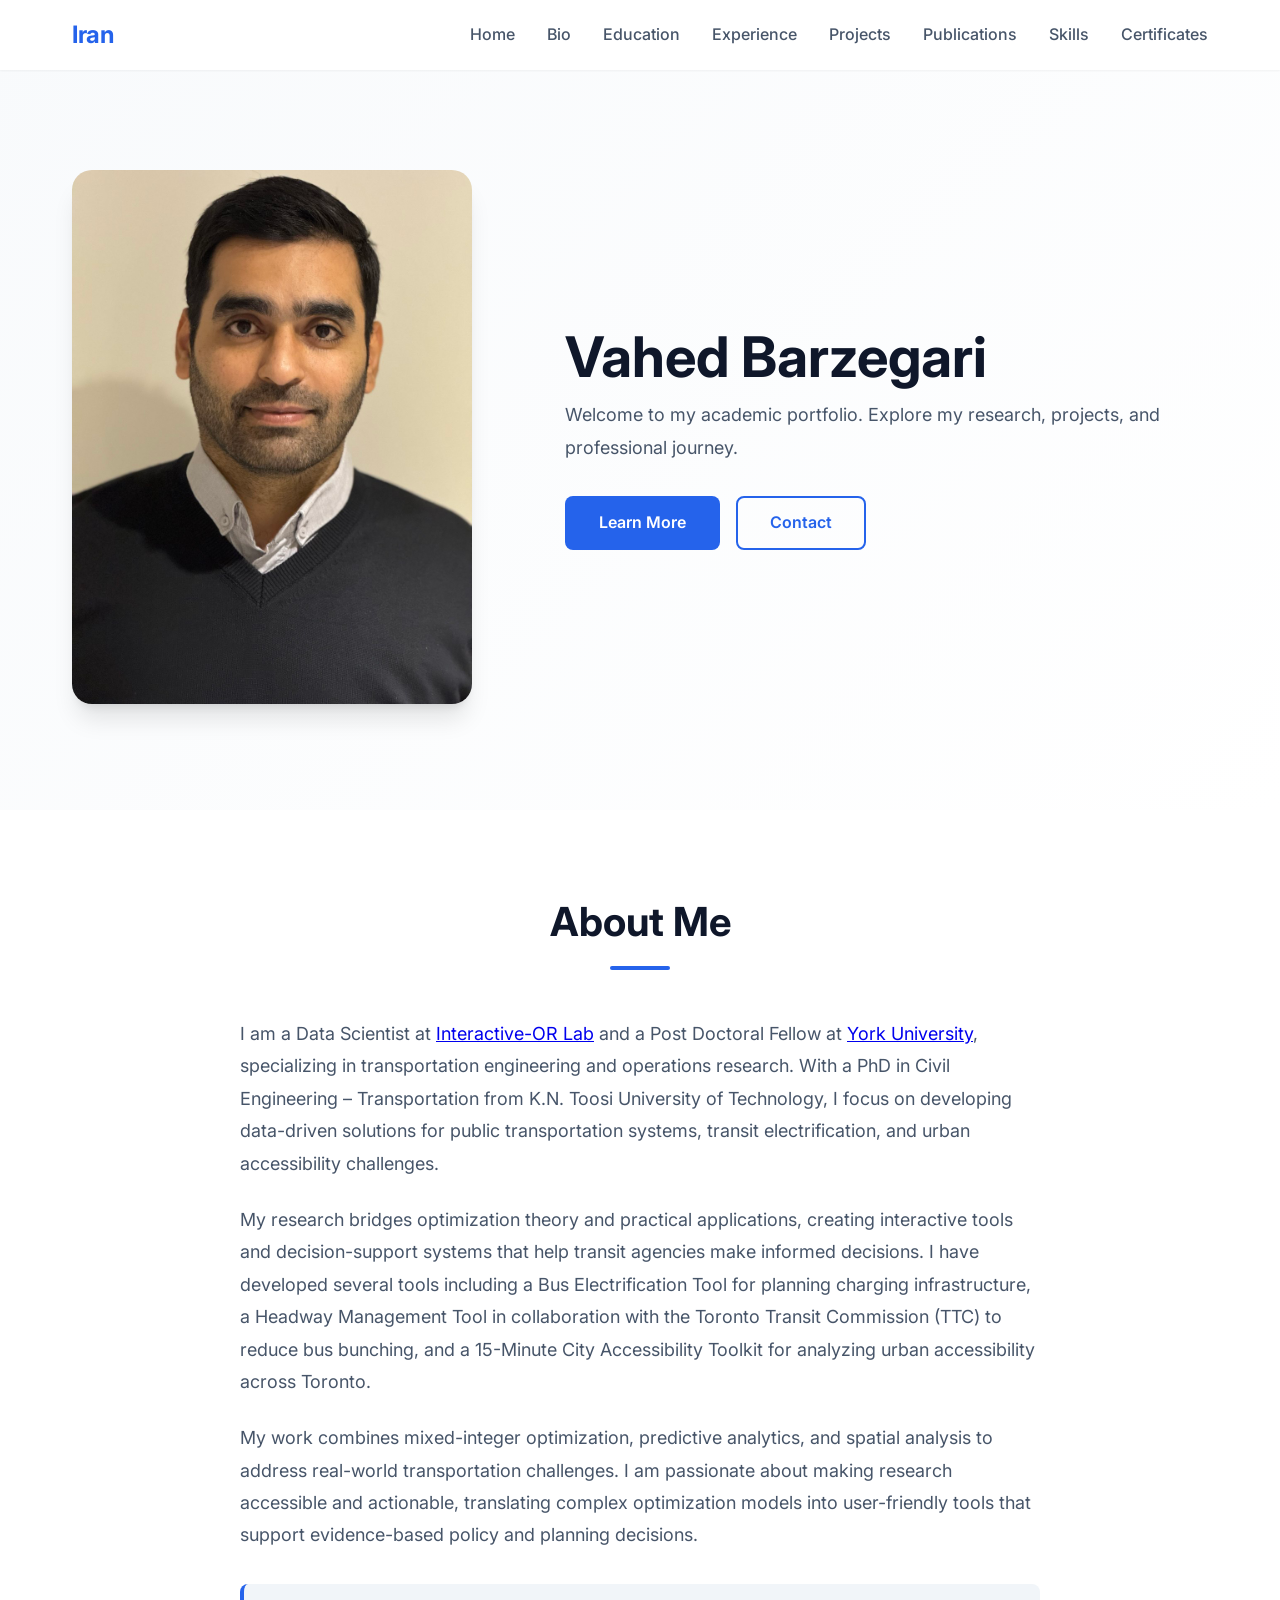
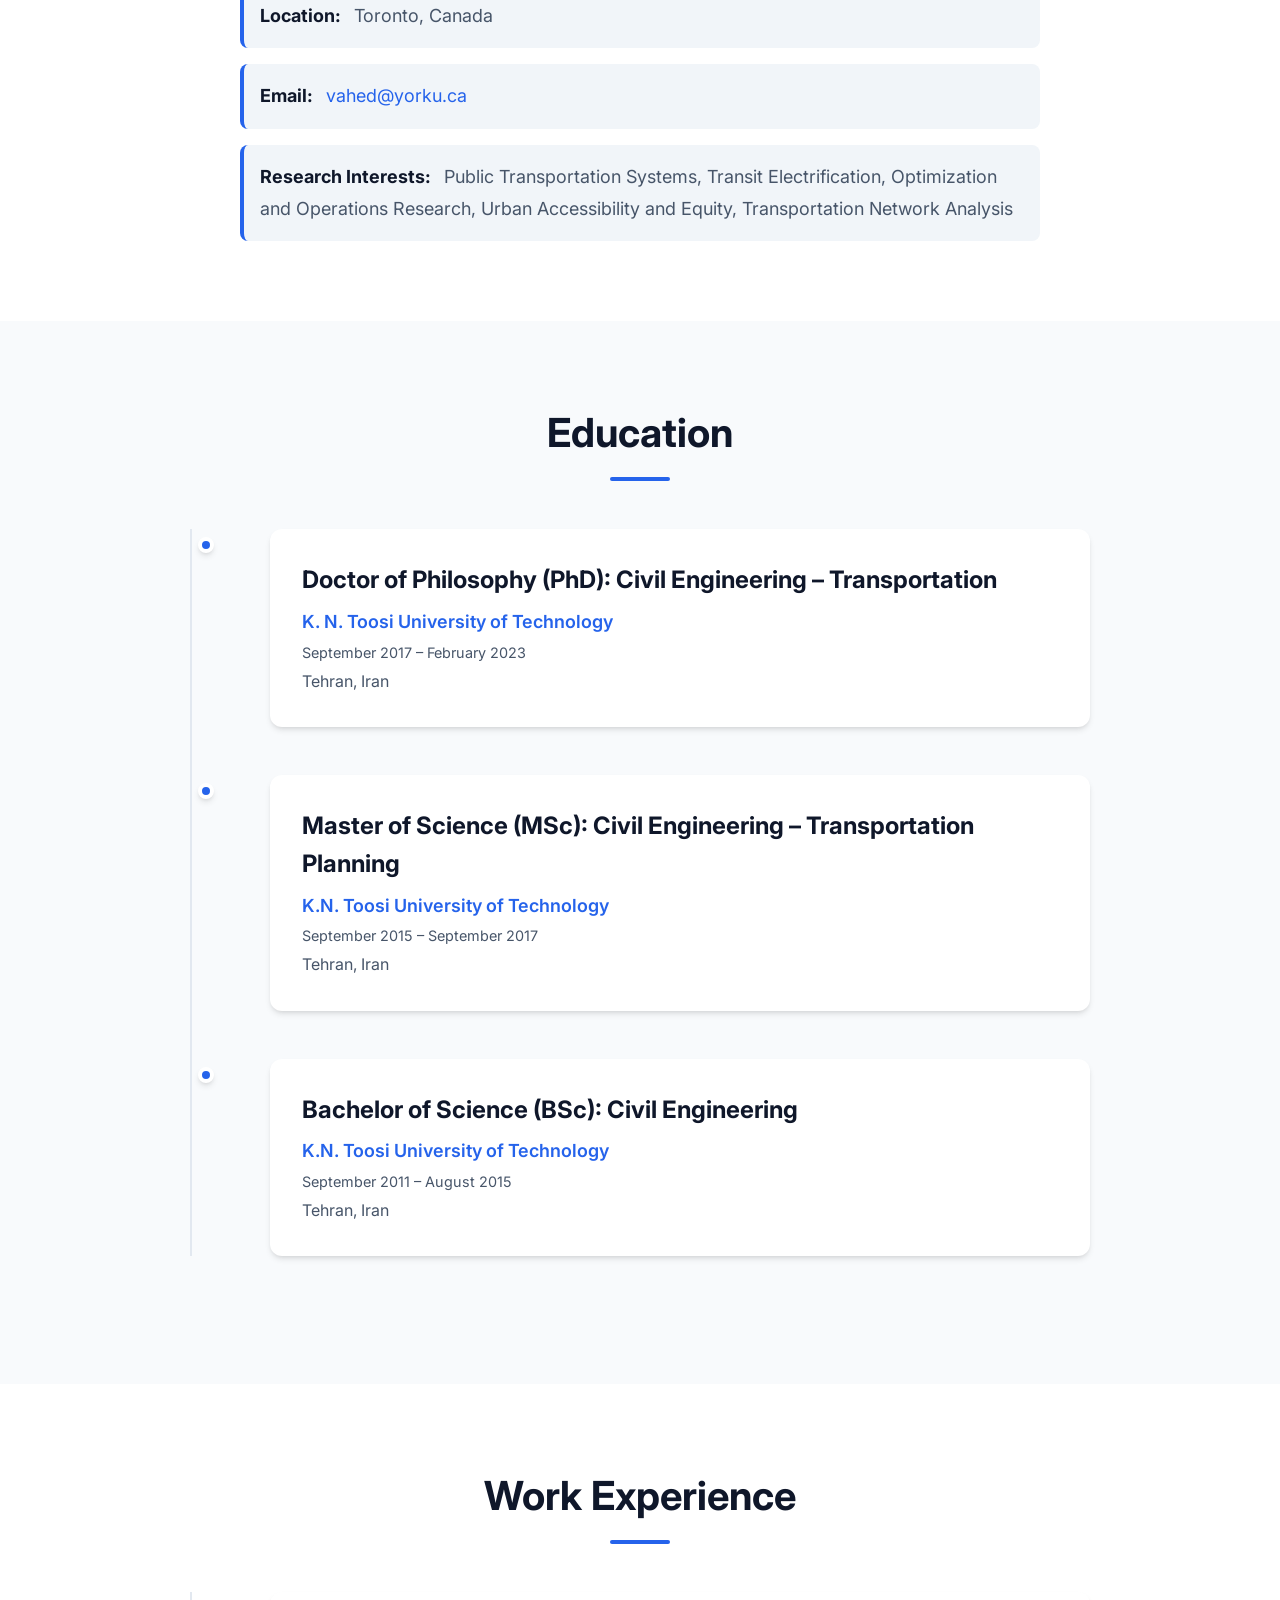
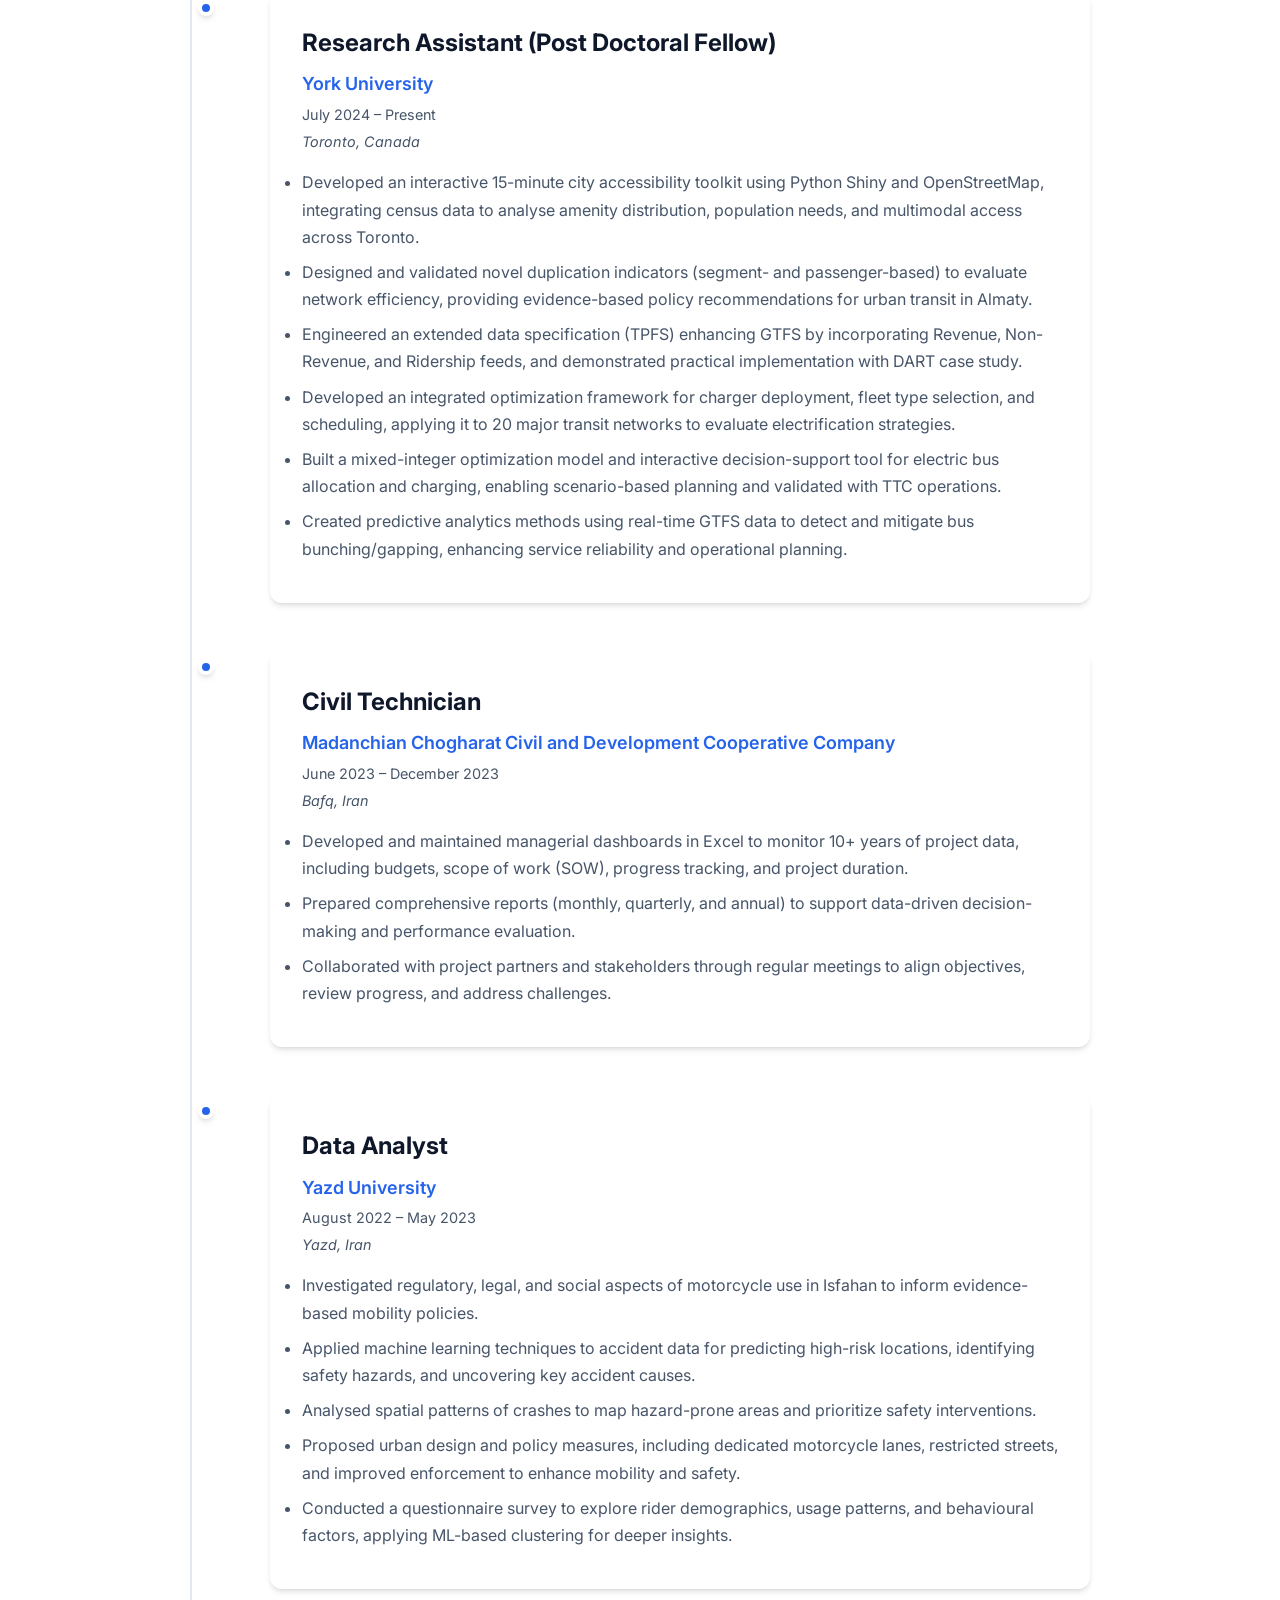
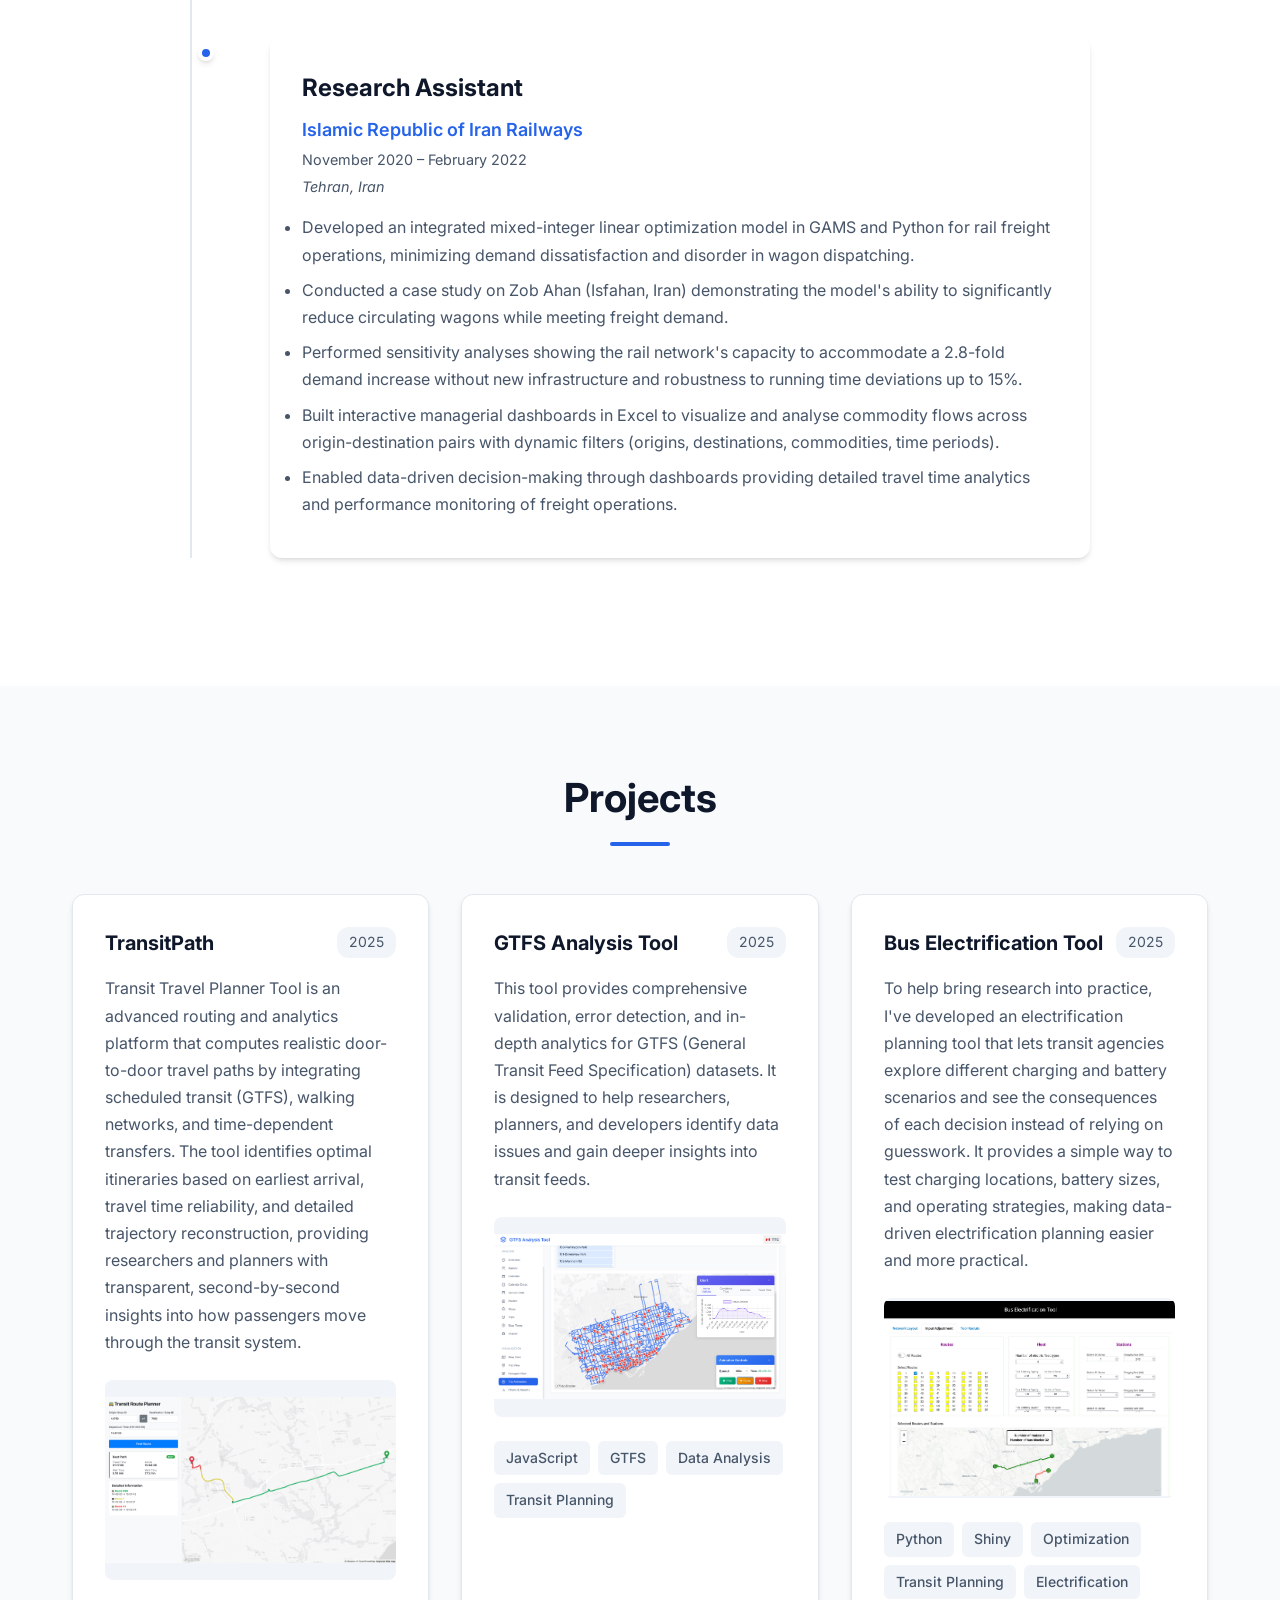
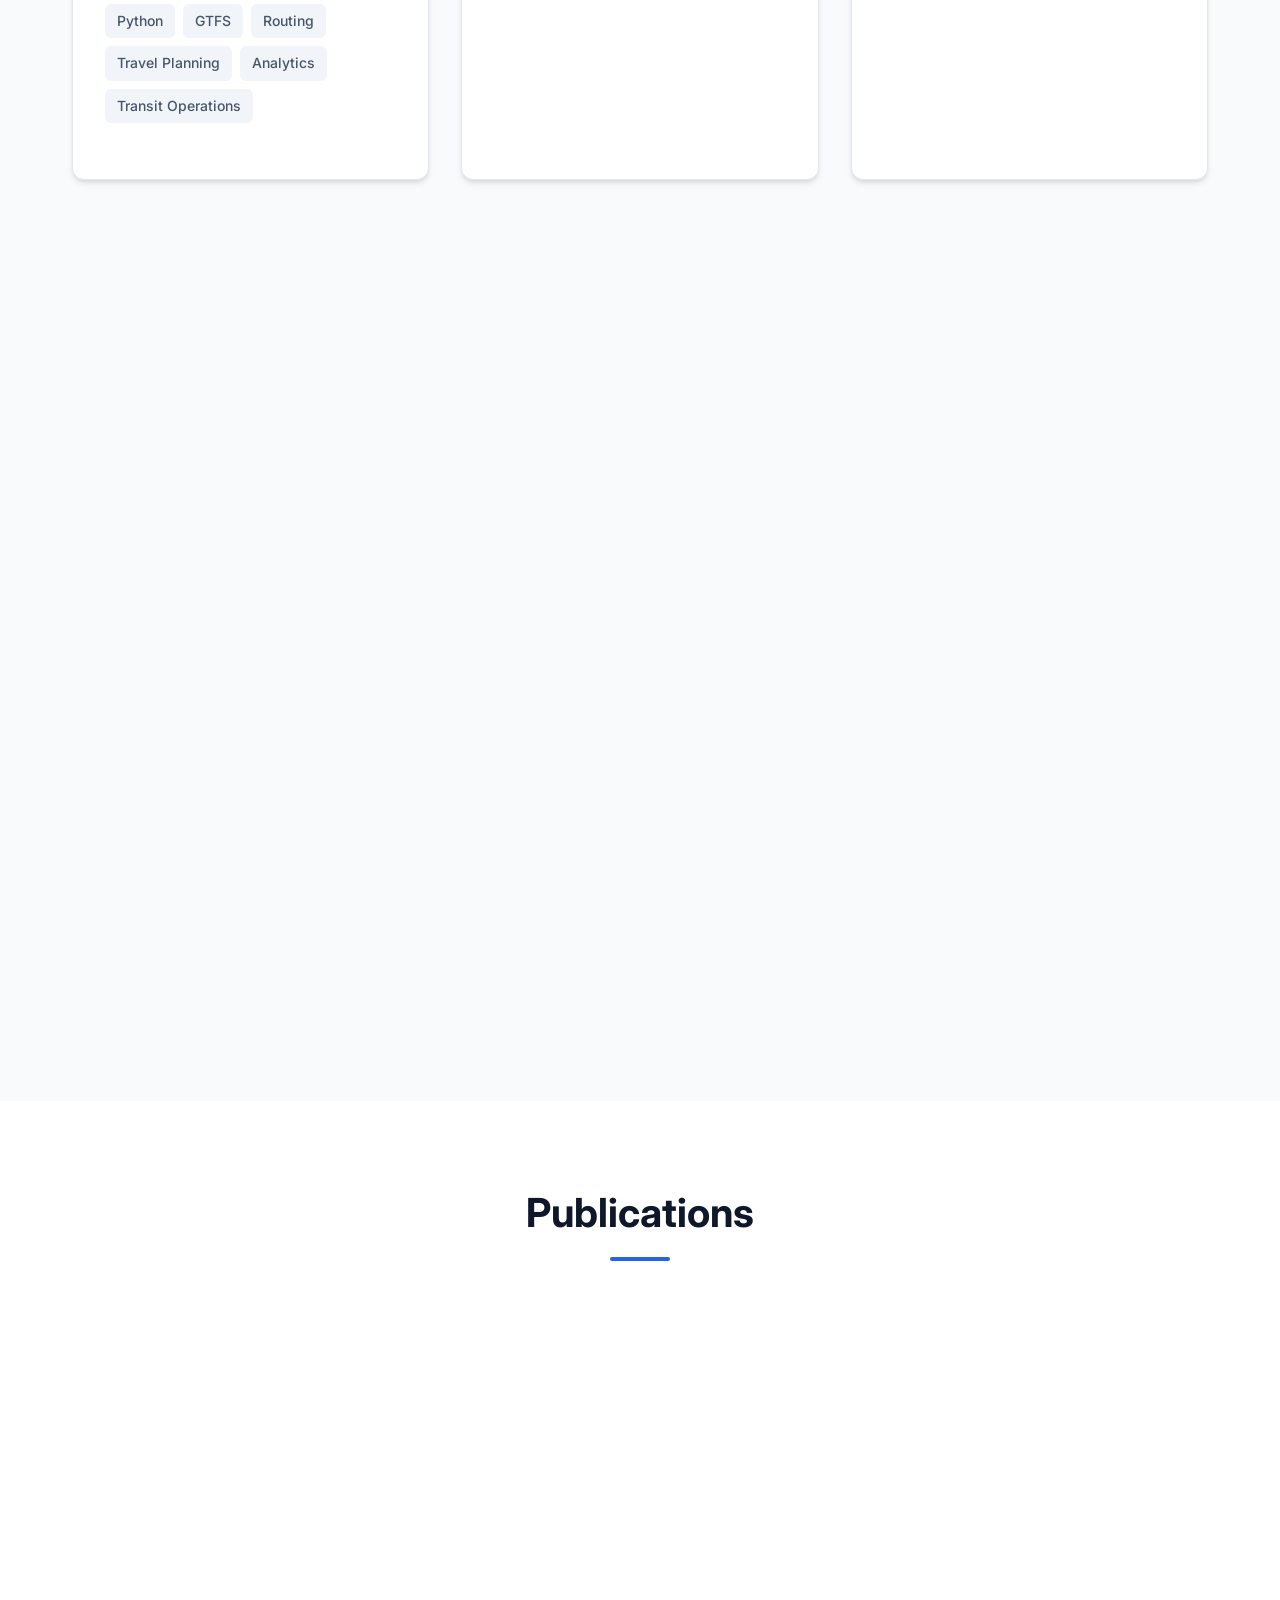
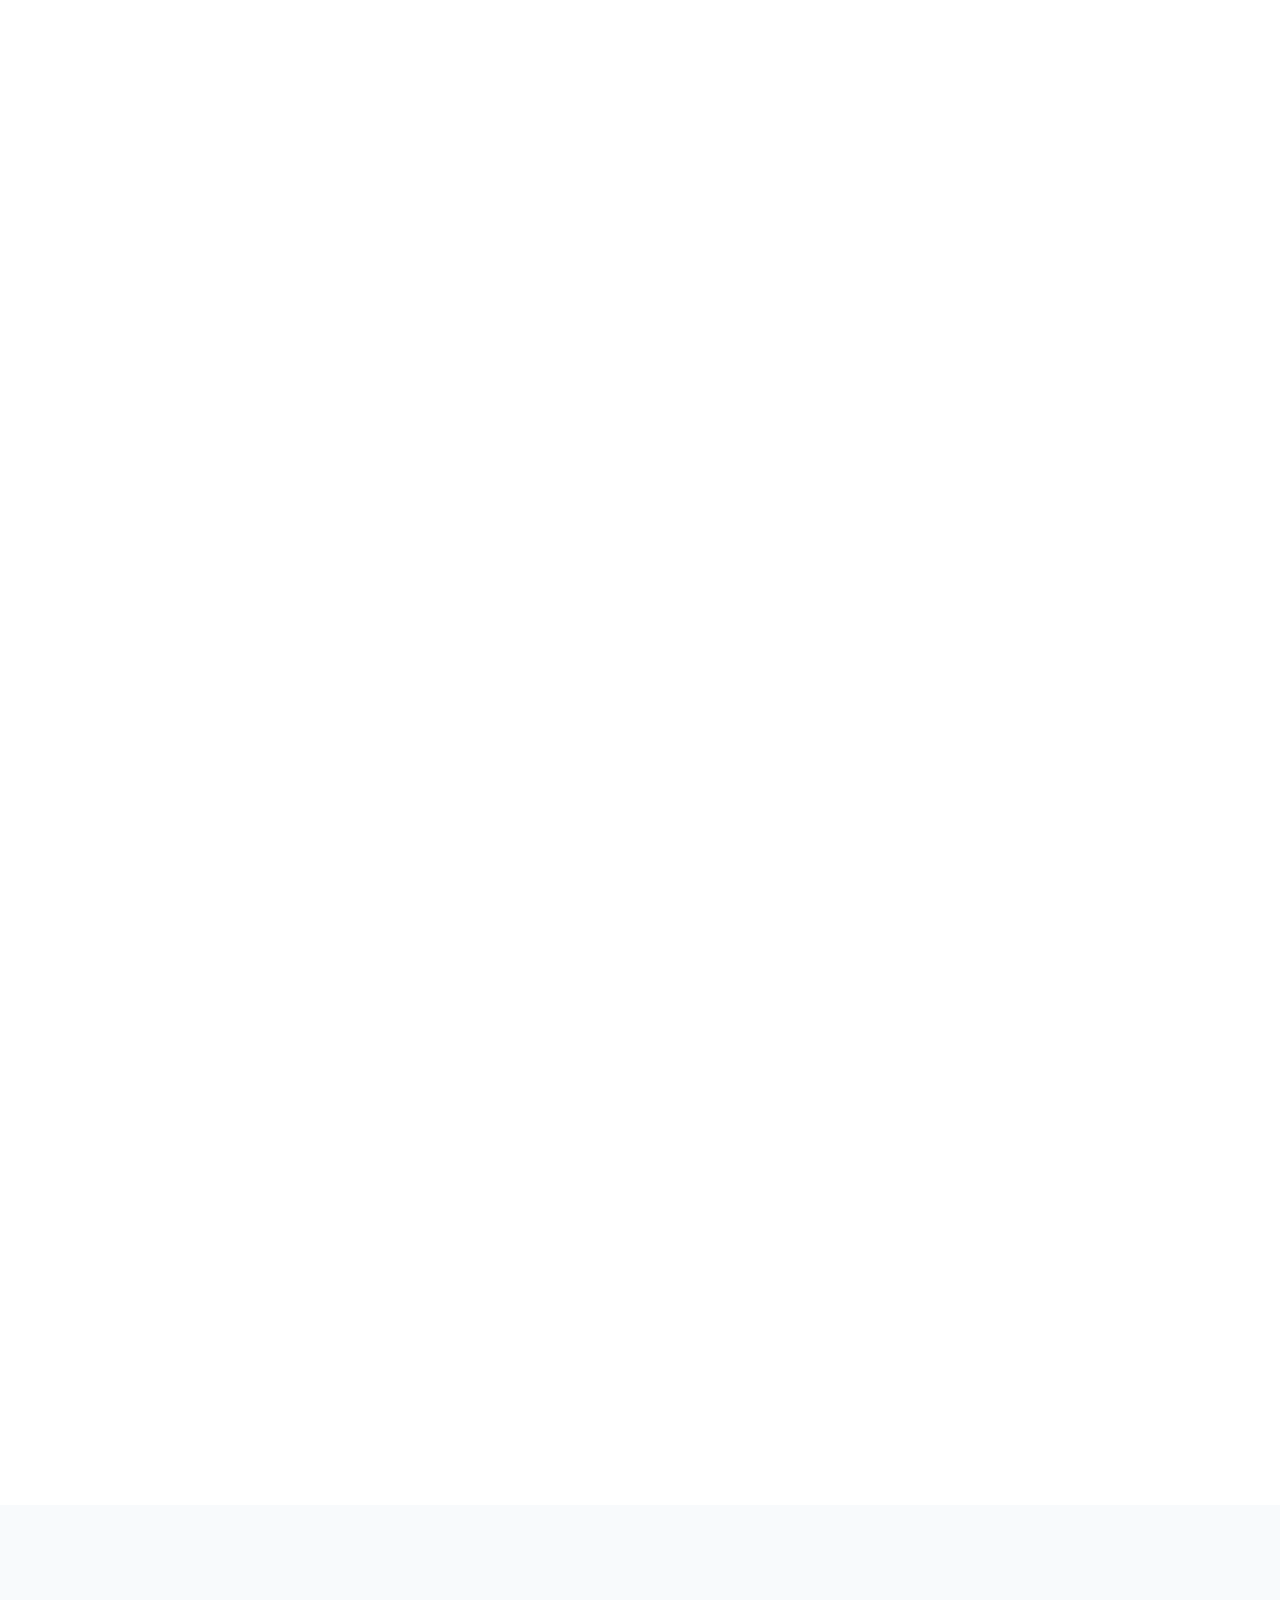
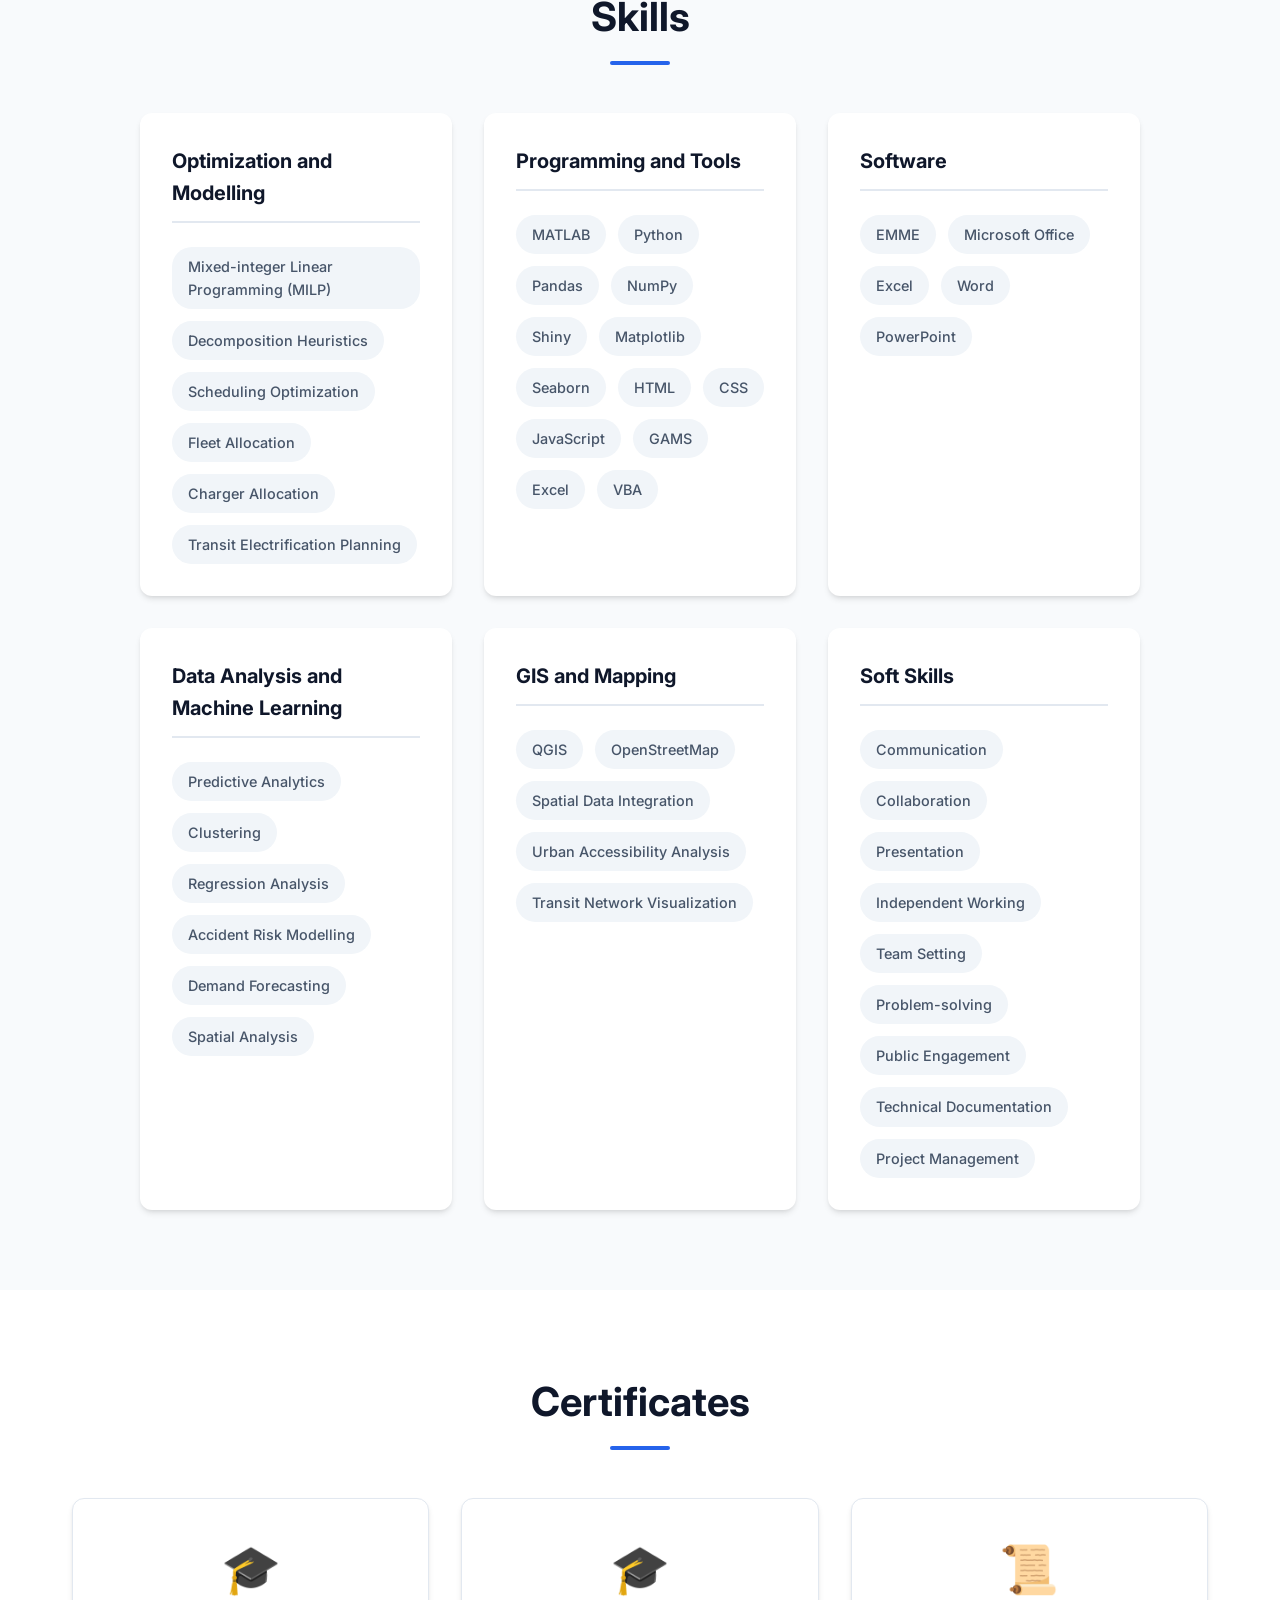
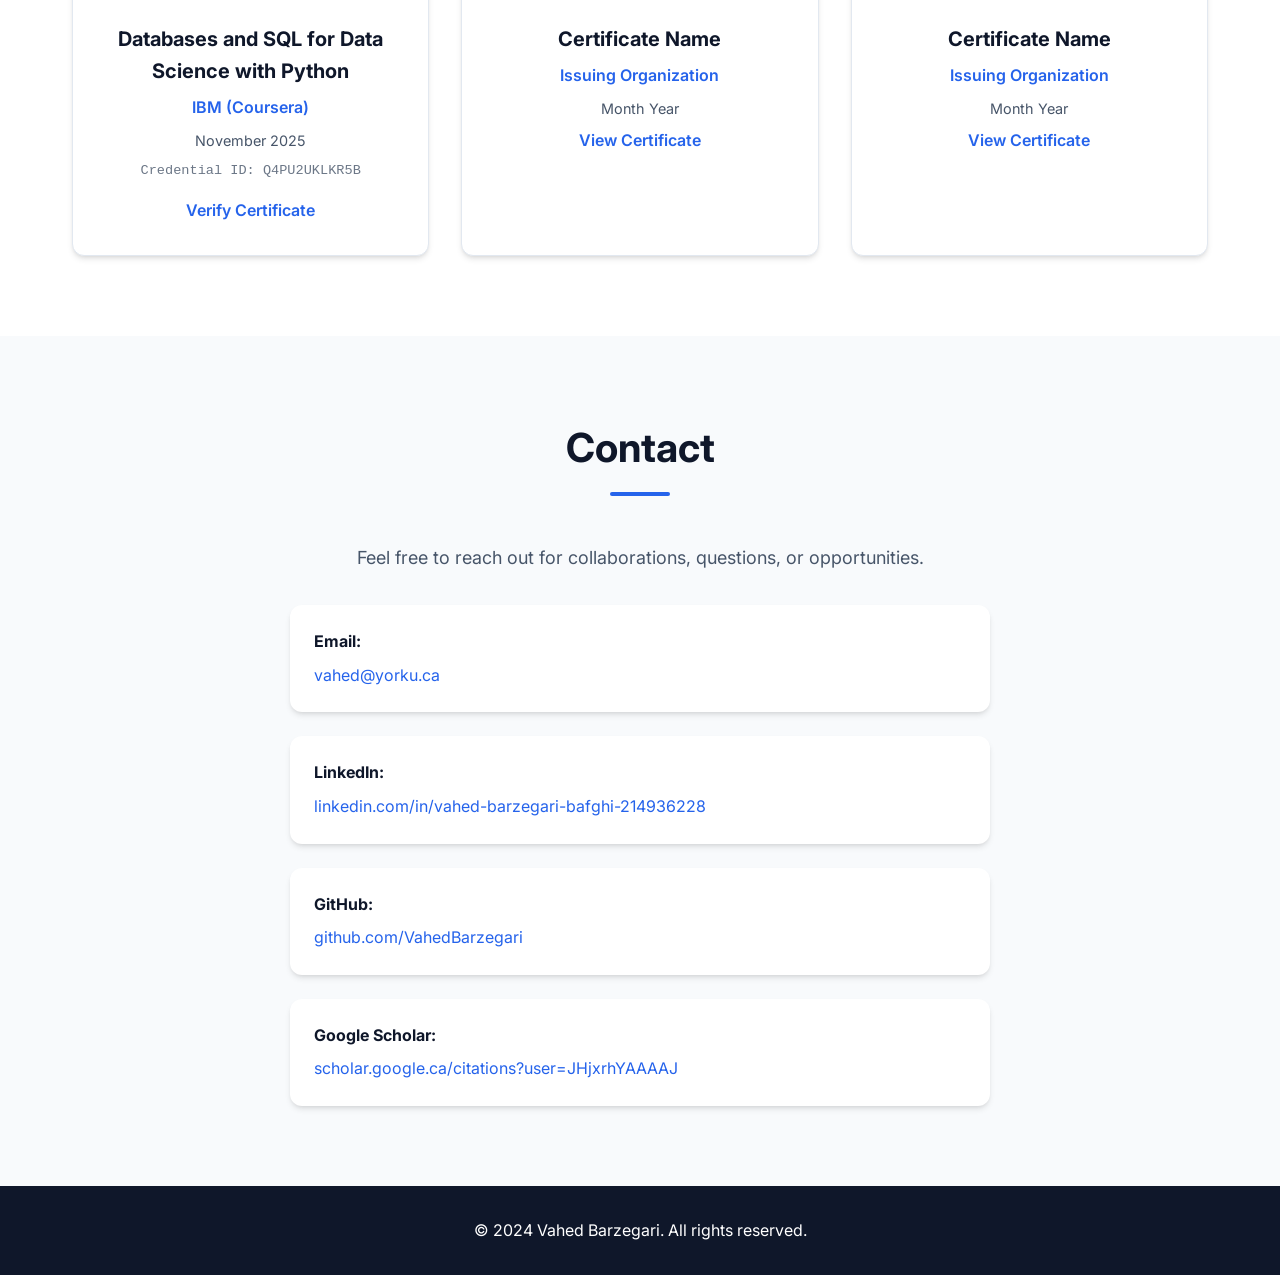
==== index.html @ d5639049 "minor revision" ====
<!DOCTYPE html>
<html lang="en">
<head>
    <meta charset="UTF-8">
    <meta name="viewport" content="width=device-width, initial-scale=1.0">
    <meta name="description" content="Personal Academic Website">
    <title>Vahed Barzegari - Academic Website</title>
    <link rel="stylesheet" href="styles.css">
    <link rel="preconnect" href="https://fonts.googleapis.com">
    <link rel="preconnect" href="https://fonts.gstatic.com" crossorigin>
    <link href="https://fonts.googleapis.com/css2?family=Inter:wght@300;400;500;600;700&display=swap" rel="stylesheet">
</head>
<body>
    <!-- Navigation -->
    <nav class="navbar">
        <div class="container">
            <div class="nav-brand">Iran</div>
            <ul class="nav-menu">
                <li><a href="#home" class="nav-link">Home</a></li>
                <li><a href="#bio" class="nav-link">Bio</a></li>
                <li><a href="#education" class="nav-link">Education</a></li>
                <li><a href="#experience" class="nav-link">Experience</a></li>
                <li><a href="#projects" class="nav-link">Projects</a></li>
                <li><a href="#publications" class="nav-link">Publications</a></li>
                <li><a href="#skills" class="nav-link">Skills</a></li>
                <li><a href="#certificates" class="nav-link">Certificates</a></li>
            </ul>
            <button class="nav-toggle" aria-label="Toggle navigation">
                <span></span>
                <span></span>
                <span></span>
            </button>
        </div>
    </nav>

    <!-- Hero Section / Home -->
    <section id="home" class="hero">
        <div class="container">
            <div class="hero-content">
                <div class="hero-image">
                    <img src="photo_2025-09-09_20-57-59.jpg" alt="Vahed Barzegari">
                </div>
                <div class="hero-text">
                    <h1 class="hero-name">Vahed Barzegari</h1>
                    <p class="hero-description">Welcome to my academic portfolio. Explore my research, projects, and professional journey.</p>
                    <div class="hero-buttons">
                        <a href="#bio" class="btn btn-primary">Learn More</a>
                        <a href="#contact" class="btn btn-secondary">Contact</a>
                    </div>
                </div>
            </div>
        </div>
    </section>

    <!-- Bio Section -->
    <section id="bio" class="section">
        <div class="container">
            <h2 class="section-title">About Me</h2>
            <div class="bio-content">
                <div class="bio-text">
                    <p>I am a Data Scientist at <a href="https://interactive-or.net" target="_blank" rel="noopener noreferrer">Interactive-OR Lab</a> and a Post Doctoral Fellow at <a href="https://www.yorku.ca" target="_blank" rel="noopener noreferrer">York University</a>, specializing in transportation engineering and operations research. With a PhD in Civil Engineering – Transportation from K.N. Toosi University of Technology, I focus on developing data-driven solutions for public transportation systems, transit electrification, and urban accessibility challenges.</p>
                    <p>My research bridges optimization theory and practical applications, creating interactive tools and decision-support systems that help transit agencies make informed decisions. I have developed several tools including a Bus Electrification Tool for planning charging infrastructure, a Headway Management Tool in collaboration with the Toronto Transit Commission (TTC) to reduce bus bunching, and a 15-Minute City Accessibility Toolkit for analyzing urban accessibility across Toronto.</p>
                    <p>My work combines mixed-integer optimization, predictive analytics, and spatial analysis to address real-world transportation challenges. I am passionate about making research accessible and actionable, translating complex optimization models into user-friendly tools that support evidence-based policy and planning decisions.</p>
                    <div class="bio-details">
                        <div class="detail-item">
                            <strong>Location:</strong> <span>Toronto, Canada</span>
                        </div>
                        <div class="detail-item">
                            <strong>Email:</strong> <a href="mailto:vahed@yorku.ca">vahed@yorku.ca</a>
                        </div>
                        <div class="detail-item">
                            <strong>Research Interests:</strong> <span>Public Transportation Systems, Transit Electrification, Optimization and Operations Research, Urban Accessibility and Equity, Transportation Network Analysis</span>
                        </div>
                    </div>
                </div>
            </div>
        </div>
    </section>

    <!-- Education Section -->
    <section id="education" class="section section-alt">
        <div class="container">
            <h2 class="section-title">Education</h2>
            <div class="timeline">
                <div class="timeline-item">
                    <div class="timeline-marker"></div>
                    <div class="timeline-content">
                        <h3>Doctor of Philosophy (PhD): Civil Engineering – Transportation</h3>
                        <p class="timeline-institution">K. N. Toosi University of Technology</p>
                        <p class="timeline-date">September 2017 – February 2023</p>
                        <p class="timeline-description">Tehran, Iran</p>
                    </div>
                </div>
                <div class="timeline-item">
                    <div class="timeline-marker"></div>
                    <div class="timeline-content">
                        <h3>Master of Science (MSc): Civil Engineering – Transportation Planning</h3>
                        <p class="timeline-institution">K.N. Toosi University of Technology</p>
                        <p class="timeline-date">September 2015 – September 2017</p>
                        <p class="timeline-description">Tehran, Iran</p>
                    </div>
                </div>
                <div class="timeline-item">
                    <div class="timeline-marker"></div>
                    <div class="timeline-content">
                        <h3>Bachelor of Science (BSc): Civil Engineering</h3>
                        <p class="timeline-institution">K.N. Toosi University of Technology</p>
                        <p class="timeline-date">September 2011 – August 2015</p>
                        <p class="timeline-description">Tehran, Iran</p>
                    </div>
                </div>
            </div>
        </div>
    </section>

    <!-- Work Experience Section -->
    <section id="experience" class="section">
        <div class="container">
            <h2 class="section-title">Work Experience</h2>
            <div class="timeline">
                <div class="timeline-item">
                    <div class="timeline-marker"></div>
                    <div class="timeline-content">
                        <h3>Research Assistant (Post Doctoral Fellow)</h3>
                        <p class="timeline-institution">York University</p>
                        <p class="timeline-date">July 2024 – Present</p>
                        <p class="timeline-location">Toronto, Canada</p>
                        <ul class="timeline-description">
                            <li>Developed an interactive 15-minute city accessibility toolkit using Python Shiny and OpenStreetMap, integrating census data to analyse amenity distribution, population needs, and multimodal access across Toronto.</li>
                            <li>Designed and validated novel duplication indicators (segment- and passenger-based) to evaluate network efficiency, providing evidence-based policy recommendations for urban transit in Almaty.</li>
                            <li>Engineered an extended data specification (TPFS) enhancing GTFS by incorporating Revenue, Non-Revenue, and Ridership feeds, and demonstrated practical implementation with DART case study.</li>
                            <li>Developed an integrated optimization framework for charger deployment, fleet type selection, and scheduling, applying it to 20 major transit networks to evaluate electrification strategies.</li>
                            <li>Built a mixed-integer optimization model and interactive decision-support tool for electric bus allocation and charging, enabling scenario-based planning and validated with TTC operations.</li>
                            <li>Created predictive analytics methods using real-time GTFS data to detect and mitigate bus bunching/gapping, enhancing service reliability and operational planning.</li>
                        </ul>
                    </div>
                </div>
                <div class="timeline-item">
                    <div class="timeline-marker"></div>
                    <div class="timeline-content">
                        <h3>Civil Technician</h3>
                        <p class="timeline-institution">Madanchian Chogharat Civil and Development Cooperative Company</p>
                        <p class="timeline-date">June 2023 – December 2023</p>
                        <p class="timeline-location">Bafq, Iran</p>
                        <ul class="timeline-description">
                            <li>Developed and maintained managerial dashboards in Excel to monitor 10+ years of project data, including budgets, scope of work (SOW), progress tracking, and project duration.</li>
                            <li>Prepared comprehensive reports (monthly, quarterly, and annual) to support data-driven decision-making and performance evaluation.</li>
                            <li>Collaborated with project partners and stakeholders through regular meetings to align objectives, review progress, and address challenges.</li>
                        </ul>
                    </div>
                </div>
                <div class="timeline-item">
                    <div class="timeline-marker"></div>
                    <div class="timeline-content">
                        <h3>Data Analyst</h3>
                        <p class="timeline-institution">Yazd University</p>
                        <p class="timeline-date">August 2022 – May 2023</p>
                        <p class="timeline-location">Yazd, Iran</p>
                        <ul class="timeline-description">
                            <li>Investigated regulatory, legal, and social aspects of motorcycle use in Isfahan to inform evidence-based mobility policies.</li>
                            <li>Applied machine learning techniques to accident data for predicting high-risk locations, identifying safety hazards, and uncovering key accident causes.</li>
                            <li>Analysed spatial patterns of crashes to map hazard-prone areas and prioritize safety interventions.</li>
                            <li>Proposed urban design and policy measures, including dedicated motorcycle lanes, restricted streets, and improved enforcement to enhance mobility and safety.</li>
                            <li>Conducted a questionnaire survey to explore rider demographics, usage patterns, and behavioural factors, applying ML-based clustering for deeper insights.</li>
                        </ul>
                    </div>
                </div>
                <div class="timeline-item">
                    <div class="timeline-marker"></div>
                    <div class="timeline-content">
                        <h3>Research Assistant</h3>
                        <p class="timeline-institution">Islamic Republic of Iran Railways</p>
                        <p class="timeline-date">November 2020 – February 2022</p>
                        <p class="timeline-location">Tehran, Iran</p>
                        <ul class="timeline-description">
                            <li>Developed an integrated mixed-integer linear optimization model in GAMS and Python for rail freight operations, minimizing demand dissatisfaction and disorder in wagon dispatching.</li>
                            <li>Conducted a case study on Zob Ahan (Isfahan, Iran) demonstrating the model's ability to significantly reduce circulating wagons while meeting freight demand.</li>
                            <li>Performed sensitivity analyses showing the rail network's capacity to accommodate a 2.8-fold demand increase without new infrastructure and robustness to running time deviations up to 15%.</li>
                            <li>Built interactive managerial dashboards in Excel to visualize and analyse commodity flows across origin-destination pairs with dynamic filters (origins, destinations, commodities, time periods).</li>
                            <li>Enabled data-driven decision-making through dashboards providing detailed travel time analytics and performance monitoring of freight operations.</li>
                        </ul>
                    </div>
                </div>
            </div>
        </div>
    </section>

    <!-- Projects Section -->
    <section id="projects" class="section section-alt">
        <div class="container">
            <h2 class="section-title">Projects</h2>
            <div class="projects-grid">
                <div class="project-card">
                    <div class="project-header">
                        <h3>TransitPath</h3>
                        <span class="project-year">2025</span>
                    </div>
                    <p class="project-description">Transit Travel Planner Tool is an advanced routing and analytics platform that computes realistic door-to-door travel paths by integrating scheduled transit (GTFS), walking networks, and time-dependent transfers. The tool identifies optimal itineraries based on earliest arrival, travel time reliability, and detailed trajectory reconstruction, providing researchers and planners with transparent, second-by-second insights into how passengers move through the transit system.</p>
                    <div class="project-image">
                        <img src="transitpath.png" alt="TransitPath Interface">
                    </div>
                    <div class="project-tags">
                        <span class="tag">Python</span>
                        <span class="tag">GTFS</span>
                        <span class="tag">Routing</span>
                        <span class="tag">Travel Planning</span>
                        <span class="tag">Analytics</span>
                        <span class="tag">Transit Operations</span>
                    </div>
                </div>
                <div class="project-card">
                    <div class="project-header">
                        <h3>GTFS Analysis Tool</h3>
                        <span class="project-year">2025</span>
                    </div>
                    <p class="project-description">This tool provides comprehensive validation, error detection, and in-depth analytics for GTFS (General Transit Feed Specification) datasets. It is designed to help researchers, planners, and developers identify data issues and gain deeper insights into transit feeds.</p>
                    <div class="project-image">
                        <img src="GTFSTool.png" alt="GTFS Analysis Tool Interface">
                    </div>
                    <div class="project-tags">
                        <span class="tag">JavaScript</span>
                        <span class="tag">GTFS</span>
                        <span class="tag">Data Analysis</span>
                        <span class="tag">Transit Planning</span>
                    </div>
                </div>
                <div class="project-card">
                    <div class="project-header">
                        <h3>Bus Electrification Tool</h3>
                        <span class="project-year">2025</span>
                    </div>
                    <p class="project-description">To help bring research into practice, I've developed an electrification planning tool that lets transit agencies explore different charging and battery scenarios and see the consequences of each decision instead of relying on guesswork. It provides a simple way to test charging locations, battery sizes, and operating strategies, making data-driven electrification planning easier and more practical.</p>
                    <div class="project-image">
                        <img src="Bus Electrification Tool.png" alt="Bus Electrification Tool Interface">
                    </div>
                    <div class="project-tags">
                        <span class="tag">Python</span>
                        <span class="tag">Shiny</span>
                        <span class="tag">Optimization</span>
                        <span class="tag">Transit Planning</span>
                        <span class="tag">Electrification</span>
                    </div>
                </div>
                <div class="project-card">
                    <div class="project-header">
                        <h3>Headway Management Tool</h3>
                        <span class="project-year">2025</span>
                    </div>
                    <p class="project-description">In collaboration with the Toronto Transit Commission (TTC), we implemented a headway management pilot on six routes in Toronto to reduce bus bunching (when buses scheduled at even intervals arrive in quick succession) and gapping. This tool helps transit operators maintain consistent service intervals and improve overall service reliability.</p>
                    <div class="project-image">
                        <img src="Bunching Tool.png" alt="Headway Management Tool Interface">
                    </div>
                    <div class="project-tags">
                        <span class="tag">Python</span>
                        <span class="tag">GTFS</span>
                        <span class="tag">Real-time Data</span>
                        <span class="tag">Transit Operations</span>
                        <span class="tag">Predictive Analytics</span>
                    </div>
                </div>
                <div class="project-card">
                    <div class="project-header">
                        <h3>15-Minute City Accessibility Toolkit</h3>
                        <span class="project-year">2025</span>
                    </div>
                    <p class="project-description">The Toronto 15-Minute City Toolkit is an interactive, data-driven platform designed to assess and visualize accessibility across urban areas of Toronto. It integrates multimodal travel data, demographic information, and detailed facility distributions to support urban planning, accessibility evaluation, and equity analysis within the 15-minute city framework.</p>
                    <div class="project-image">
                        <img src="15Minute Toolkit.png" alt="15-Minute City Accessibility Toolkit Interface">
                    </div>
                    <div class="project-tags">
                        <span class="tag">Python</span>
                        <span class="tag">Shiny</span>
                        <span class="tag">OpenStreetMap</span>
                        <span class="tag">GIS</span>
                        <span class="tag">Urban Planning</span>
                        <span class="tag">Accessibility Analysis</span>
                    </div>
                </div>
            </div>
        </div>
    </section>

    <!-- Publications Section -->
    <section id="publications" class="section">
        <div class="container">
            <h2 class="section-title">Publications</h2>
            <div class="publications-list">
                <div class="publication-item">
                    <div class="publication-header">
                        <h3>A comprehensive analysis of duplication in public transportation</h3>
                        <span class="publication-year">2026</span>
                    </div>
                    <p class="publication-authors">Barzegari, V., Taubkin, G.G., Barsukov, P. and Nourinejad, M.</p>
                    <p class="publication-venue">Transportation Research Part A: Policy and Practice, 204, p.104747</p>
                    <div class="publication-links">
                        <a href="https://www.sciencedirect.com/science/article/pii/S0965856425003805" target="_blank" rel="noopener noreferrer" class="publication-link">Access</a>
                    </div>
                </div>
                <div class="publication-item">
                    <div class="publication-header">
                        <h3>Transit electrification through charger deployment, fleet type selection, and charging schedule optimization</h3>
                        <span class="publication-year">2025</span>
                    </div>
                    <p class="publication-authors">Barzegari, V. and Nourinejad, M.</p>
                    <p class="publication-venue">Energy, p.139181</p>
                    <div class="publication-links">
                        <a href="https://www.sciencedirect.com/science/article/pii/S0360544225048236" target="_blank" rel="noopener noreferrer" class="publication-link">Access</a>
                    </div>
                </div>
                <div class="publication-item">
                    <div class="publication-header">
                        <h3>Public transportation fleet electrification and charger schedule optimization using a decomposition heuristic</h3>
                        <span class="publication-year">2025</span>
                    </div>
                    <p class="publication-authors">Naeimian, B., Mohseni, G., Barzegari, V., Nourinejad, M. and Park, P.Y.</p>
                    <p class="publication-venue">Energy, 333, p.137135</p>
                    <div class="publication-links">
                        <a href="https://www.sciencedirect.com/science/article/pii/S036054422502777X" target="_blank" rel="noopener noreferrer" class="publication-link">Access</a>
                    </div>
                </div>
                <div class="publication-item">
                    <div class="publication-header">
                        <h3>Fleet cost and capacity effects of automated vehicles in mixed traffic networks: A system optimal assignment problem</h3>
                        <span class="publication-year">2023</span>
                    </div>
                    <p class="publication-authors">Barzegari, V., Edrisi, A. and Nourinejad, M.</p>
                    <p class="publication-venue">Transportation Research Part C: Emerging Technologies, 148, p.104020</p>
                    <div class="publication-links">
                        <a href="https://www.sciencedirect.com/science/article/pii/S0968090X23000098" target="_blank" rel="noopener noreferrer" class="publication-link">Access</a>
                    </div>
                </div>
                <div class="publication-item">
                    <div class="publication-header">
                        <h3>Subway System Usage by Elderly: Application of a Hybrid Choice Model</h3>
                        <span class="publication-year">2022</span>
                    </div>
                    <p class="publication-authors">Edrisi, A., Hayati Salout, M., Ganjipour, H. and Barzegari, V.</p>
                    <p class="publication-venue">Numerical Methods in Civil Engineering, 7(3), pp.78-93</p>
                    <div class="publication-links">
                        <a href="https://nmce.kntu.ac.ir/article_160558.html" target="_blank" rel="noopener noreferrer" class="publication-link">Access</a>
                    </div>
                </div>
                <div class="publication-item">
                    <div class="publication-header">
                        <h3>Optimal number and location of parking facilities in presence of autonomous vehicles</h3>
                        <span class="publication-year">2022</span>
                    </div>
                    <p class="publication-authors">Barzegari, V. and Edrisi, A.</p>
                    <p class="publication-venue">Numerical Methods in Civil Engineering, 7(1), pp.70-83</p>
                    <div class="publication-links">
                        <a href="https://nmce.kntu.ac.ir/article_160583.html" target="_blank" rel="noopener noreferrer" class="publication-link">Access</a>
                    </div>
                </div>
                <div class="publication-item">
                    <div class="publication-header">
                        <h3>Serial formation and parallel competition in public transportation</h3>
                        <span class="publication-year">2021</span>
                    </div>
                    <p class="publication-authors">Edrisi, A., Barzegari, V. and Nourinejad, M.</p>
                    <p class="publication-venue">Transportmetrica A: Transport Science, 17(4), pp.1193-1216</p>
                    <div class="publication-links">
                        <a href="https://www.tandfonline.com/doi/abs/10.1080/23249935.2020.1842940" target="_blank" rel="noopener noreferrer" class="publication-link">Access</a>
                    </div>
                </div>
            </div>
        </div>
    </section>

    <!-- Skills Section -->
    <section id="skills" class="section section-alt">
        <div class="container">
            <h2 class="section-title">Skills</h2>
            <div class="skills-container">
                <div class="skill-category">
                    <h3>Optimization and Modelling</h3>
                    <div class="skills-list">
                        <span class="skill-item">Mixed-integer Linear Programming (MILP)</span>
                        <span class="skill-item">Decomposition Heuristics</span>
                        <span class="skill-item">Scheduling Optimization</span>
                        <span class="skill-item">Fleet Allocation</span>
                        <span class="skill-item">Charger Allocation</span>
                        <span class="skill-item">Transit Electrification Planning</span>
                    </div>
                </div>
                <div class="skill-category">
                    <h3>Programming and Tools</h3>
                    <div class="skills-list">
                        <span class="skill-item">MATLAB</span>
                        <span class="skill-item">Python</span>
                        <span class="skill-item">Pandas</span>
                        <span class="skill-item">NumPy</span>
                        <span class="skill-item">Shiny</span>
                        <span class="skill-item">Matplotlib</span>
                        <span class="skill-item">Seaborn</span>
                        <span class="skill-item">HTML</span>
                        <span class="skill-item">CSS</span>
                        <span class="skill-item">JavaScript</span>
                        <span class="skill-item">GAMS</span>
                        <span class="skill-item">Excel</span>
                        <span class="skill-item">VBA</span>
                    </div>
                </div>
                <div class="skill-category">
                    <h3>Software</h3>
                    <div class="skills-list">
                        <span class="skill-item">EMME</span>
                        <span class="skill-item">Microsoft Office</span>
                        <span class="skill-item">Excel</span>
                        <span class="skill-item">Word</span>
                        <span class="skill-item">PowerPoint</span>
                    </div>
                </div>
                <div class="skill-category">
                    <h3>Data Analysis and Machine Learning</h3>
                    <div class="skills-list">
                        <span class="skill-item">Predictive Analytics</span>
                        <span class="skill-item">Clustering</span>
                        <span class="skill-item">Regression Analysis</span>
                        <span class="skill-item">Accident Risk Modelling</span>
                        <span class="skill-item">Demand Forecasting</span>
                        <span class="skill-item">Spatial Analysis</span>
                    </div>
                </div>
                <div class="skill-category">
                    <h3>GIS and Mapping</h3>
                    <div class="skills-list">
                        <span class="skill-item">QGIS</span>
                        <span class="skill-item">OpenStreetMap</span>
                        <span class="skill-item">Spatial Data Integration</span>
                        <span class="skill-item">Urban Accessibility Analysis</span>
                        <span class="skill-item">Transit Network Visualization</span>
                    </div>
                </div>
                <div class="skill-category">
                    <h3>Soft Skills</h3>
                    <div class="skills-list">
                        <span class="skill-item">Communication</span>
                        <span class="skill-item">Collaboration</span>
                        <span class="skill-item">Presentation</span>
                        <span class="skill-item">Independent Working</span>
                        <span class="skill-item">Team Setting</span>
                        <span class="skill-item">Problem-solving</span>
                        <span class="skill-item">Public Engagement</span>
                        <span class="skill-item">Technical Documentation</span>
                        <span class="skill-item">Project Management</span>
                    </div>
                </div>
            </div>
        </div>
    </section>

    <!-- Certificates Section -->
    <section id="certificates" class="section">
        <div class="container">
            <h2 class="section-title">Certificates</h2>
            <div class="certificates-grid">
                <div class="certificate-card">
                    <div class="certificate-icon">🎓</div>
                    <h3>Databases and SQL for Data Science with Python</h3>
                    <p class="certificate-issuer">IBM (Coursera)</p>
                    <p class="certificate-date">November 2025</p>
                    <p class="certificate-id">Credential ID: Q4PU2UKLKR5B</p>
                    <a href="https://coursera.org/verify/Q4PU2UKLKR5B" target="_blank" rel="noopener noreferrer" class="certificate-link">Verify Certificate</a>
                </div>
                <div class="certificate-card">
                    <div class="certificate-icon">🎓</div>
                    <h3>Certificate Name</h3>
                    <p class="certificate-issuer">Issuing Organization</p>
                    <p class="certificate-date">Month Year</p>
                    <a href="#" class="certificate-link">View Certificate</a>
                </div>
                <div class="certificate-card">
                    <div class="certificate-icon">📜</div>
                    <h3>Certificate Name</h3>
                    <p class="certificate-issuer">Issuing Organization</p>
                    <p class="certificate-date">Month Year</p>
                    <a href="#" class="certificate-link">View Certificate</a>
                </div>
            </div>
        </div>
    </section>

    <!-- Contact Section -->
    <section id="contact" class="section section-alt">
        <div class="container">
            <h2 class="section-title">Contact</h2>
            <div class="contact-content">
                <p>Feel free to reach out for collaborations, questions, or opportunities.</p>
                <div class="contact-info">
                    <div class="contact-item">
                        <strong>Email:</strong>
                        <a href="mailto:vahed@yorku.ca">vahed@yorku.ca</a>
                    </div>
                    <div class="contact-item">
                        <strong>LinkedIn:</strong>
                        <a href="https://www.linkedin.com/in/vahed-barzegari-bafghi-214936228/" target="_blank" rel="noopener noreferrer">linkedin.com/in/vahed-barzegari-bafghi-214936228</a>
                    </div>
                    <div class="contact-item">
                        <strong>GitHub:</strong>
                        <a href="https://github.com/VahedBarzegari" target="_blank" rel="noopener noreferrer">github.com/VahedBarzegari</a>
                    </div>
                    <div class="contact-item">
                        <strong>Google Scholar:</strong>
                        <a href="https://scholar.google.ca/citations?hl=en&user=JHjxrhYAAAAJ&view_op=list_works&sortby=pubdate" target="_blank" rel="noopener noreferrer">scholar.google.ca/citations?user=JHjxrhYAAAAJ</a>
                    </div>
                </div>
            </div>
        </div>
    </section>

    <!-- Footer -->
    <footer class="footer">
        <div class="container">
            <p>&copy; 2024 Vahed Barzegari. All rights reserved.</p>
        </div>
    </footer>

    <script src="script.js"></script>
</body>
</html>
---- styles.css ----
/* CSS Variables */
:root {
    --primary-color: #2563eb;
    --primary-dark: #1e40af;
    --secondary-color: #64748b;
    --text-primary: #0f172a;
    --text-secondary: #475569;
    --bg-primary: #ffffff;
    --bg-secondary: #f8fafc;
    --bg-tertiary: #f1f5f9;
    --border-color: #e2e8f0;
    --shadow-sm: 0 1px 2px 0 rgb(0 0 0 / 0.05);
    --shadow-md: 0 4px 6px -1px rgb(0 0 0 / 0.1), 0 2px 4px -2px rgb(0 0 0 / 0.1);
    --shadow-lg: 0 10px 15px -3px rgb(0 0 0 / 0.1), 0 4px 6px -4px rgb(0 0 0 / 0.1);
    --shadow-xl: 0 20px 25px -5px rgb(0 0 0 / 0.1), 0 8px 10px -6px rgb(0 0 0 / 0.1);
    --transition: all 0.3s cubic-bezier(0.4, 0, 0.2, 1);
}

/* Reset & Base Styles */
* {
    margin: 0;
    padding: 0;
    box-sizing: border-box;
}

html {
    scroll-behavior: smooth;
}

body {
    font-family: 'Inter', -apple-system, BlinkMacSystemFont, 'Segoe UI', Roboto, Oxygen, Ubuntu, Cantarell, sans-serif;
    line-height: 1.6;
    color: var(--text-primary);
    background-color: var(--bg-primary);
    font-size: 16px;
}

.container {
    max-width: 1200px;
    margin: 0 auto;
    padding: 0 2rem;
}

/* Navigation */
.navbar {
    position: fixed;
    top: 0;
    left: 0;
    right: 0;
    background: rgba(255, 255, 255, 0.95);
    backdrop-filter: blur(10px);
    box-shadow: var(--shadow-sm);
    z-index: 1000;
    transition: var(--transition);
}

.navbar .container {
    display: flex;
    justify-content: space-between;
    align-items: center;
    padding: 1rem 2rem;
}

.nav-brand {
    font-size: 1.5rem;
    font-weight: 700;
    color: var(--primary-color);
    letter-spacing: -0.5px;
}

.nav-menu {
    display: flex;
    list-style: none;
    gap: 2rem;
    align-items: center;
}

.nav-link {
    text-decoration: none;
    color: var(--text-secondary);
    font-weight: 500;
    transition: var(--transition);
    position: relative;
    padding: 0.5rem 0;
}

.nav-link::after {
    content: '';
    position: absolute;
    bottom: 0;
    left: 0;
    width: 0;
    height: 2px;
    background: var(--primary-color);
    transition: var(--transition);
}

.nav-link:hover {
    color: var(--primary-color);
}

.nav-link:hover::after {
    width: 100%;
}

.nav-toggle {
    display: none;
    flex-direction: column;
    background: none;
    border: none;
    cursor: pointer;
    gap: 4px;
}

.nav-toggle span {
    width: 25px;
    height: 3px;
    background: var(--text-primary);
    transition: var(--transition);
    border-radius: 2px;
}

/* Hero Section */
.hero {
    padding: 8rem 0 4rem;
    background: linear-gradient(135deg, var(--bg-secondary) 0%, var(--bg-primary) 100%);
    min-height: 90vh;
    display: flex;
    align-items: center;
}

.hero-content {
    display: grid;
    grid-template-columns: 1fr 1.5fr;
    gap: 4rem;
    align-items: center;
}

.hero-image {
    position: relative;
}

.hero-image img {
    width: 100%;
    max-width: 400px;
    height: auto;
    border-radius: 20px;
    box-shadow: var(--shadow-xl);
    object-fit: contain;
    display: block;
}

.hero-text {
    animation: fadeInUp 0.8s ease-out;
}

.hero-name {
    font-size: 3.5rem;
    font-weight: 700;
    margin-bottom: 0.5rem;
    color: var(--text-primary);
    line-height: 1.2;
}

.hero-title {
    font-size: 1.5rem;
    color: var(--primary-color);
    margin-bottom: 1rem;
    font-weight: 500;
}

.hero-description {
    font-size: 1.125rem;
    color: var(--text-secondary);
    margin-bottom: 2rem;
    line-height: 1.8;
}

.hero-buttons {
    display: flex;
    gap: 1rem;
    flex-wrap: wrap;
}

/* Buttons */
.btn {
    display: inline-block;
    padding: 0.75rem 2rem;
    border-radius: 8px;
    text-decoration: none;
    font-weight: 600;
    transition: var(--transition);
    border: 2px solid transparent;
    cursor: pointer;
}

.btn-primary {
    background: var(--primary-color);
    color: white;
}

.btn-primary:hover {
    background: var(--primary-dark);
    transform: translateY(-2px);
    box-shadow: var(--shadow-lg);
}

.btn-secondary {
    background: transparent;
    color: var(--primary-color);
    border-color: var(--primary-color);
}

.btn-secondary:hover {
    background: var(--primary-color);
    color: white;
    transform: translateY(-2px);
}

/* Sections */
.section {
    padding: 5rem 0;
}

.section-alt {
    background-color: var(--bg-secondary);
}

.section-title {
    font-size: 2.5rem;
    font-weight: 700;
    margin-bottom: 3rem;
    text-align: center;
    color: var(--text-primary);
    position: relative;
    padding-bottom: 1rem;
}

.section-title::after {
    content: '';
    position: absolute;
    bottom: 0;
    left: 50%;
    transform: translateX(-50%);
    width: 60px;
    height: 4px;
    background: var(--primary-color);
    border-radius: 2px;
}

/* Bio Section */
.bio-content {
    max-width: 800px;
    margin: 0 auto;
}

.bio-text {
    font-size: 1.125rem;
    line-height: 1.8;
    color: var(--text-secondary);
}

.bio-text p {
    margin-bottom: 1.5rem;
}

.bio-details {
    margin-top: 2rem;
    display: grid;
    gap: 1rem;
}

.detail-item {
    padding: 1rem;
    background: var(--bg-tertiary);
    border-radius: 8px;
    border-left: 4px solid var(--primary-color);
}

.detail-item strong {
    color: var(--text-primary);
    margin-right: 0.5rem;
}

.detail-item a {
    color: var(--primary-color);
    text-decoration: none;
    transition: var(--transition);
}

.detail-item a:hover {
    text-decoration: underline;
}

/* Timeline */
.timeline {
    max-width: 900px;
    margin: 0 auto;
    position: relative;
    padding-left: 2rem;
}

.timeline::before {
    content: '';
    position: absolute;
    left: 0;
    top: 0;
    bottom: 0;
    width: 2px;
    background: var(--border-color);
}

.timeline-item {
    position: relative;
    margin-bottom: 3rem;
    padding-left: 3rem;
}

.timeline-marker {
    position: absolute;
    left: -1.5rem;
    top: 0.5rem;
    width: 16px;
    height: 16px;
    border-radius: 50%;
    background: var(--primary-color);
    border: 4px solid var(--bg-primary);
    box-shadow: var(--shadow-md);
}

.timeline-content {
    background: var(--bg-primary);
    padding: 2rem;
    border-radius: 12px;
    box-shadow: var(--shadow-md);
    transition: var(--transition);
}

.timeline-content:hover {
    transform: translateY(-4px);
    box-shadow: var(--shadow-lg);
}

.timeline-content h3 {
    font-size: 1.5rem;
    margin-bottom: 0.5rem;
    color: var(--text-primary);
}

.timeline-institution {
    font-size: 1.125rem;
    color: var(--primary-color);
    font-weight: 600;
    margin-bottom: 0.25rem;
}

.timeline-date {
    color: var(--text-secondary);
    font-size: 0.9rem;
    margin-bottom: 0.25rem;
}

.timeline-location {
    color: var(--text-secondary);
    font-size: 0.9rem;
    margin-bottom: 1rem;
    font-style: italic;
}

.timeline-description {
    color: var(--text-secondary);
    line-height: 1.7;
}

.timeline-description ul {
    margin-top: 0.5rem;
    padding-left: 1.5rem;
}

.timeline-description li {
    margin-bottom: 0.5rem;
}

/* Projects Grid */
.projects-grid {
    display: grid;
    grid-template-columns: repeat(auto-fit, minmax(320px, 1fr));
    gap: 2rem;
    margin-top: 2rem;
}

.project-card {
    background: var(--bg-primary);
    padding: 2rem;
    border-radius: 12px;
    box-shadow: var(--shadow-md);
    transition: var(--transition);
    border: 1px solid var(--border-color);
}

.project-card:hover {
    transform: translateY(-6px);
    box-shadow: var(--shadow-xl);
}

.project-image {
    width: 100%;
    margin-top: 1.5rem;
    margin-bottom: 1.5rem;
    border-radius: 8px;
    overflow: hidden;
    background: var(--bg-tertiary);
    display: flex;
    align-items: center;
    justify-content: center;
    min-height: 200px;
    max-height: 400px;
}

.project-image img {
    width: 100%;
    height: auto;
    max-height: 400px;
    display: block;
    object-fit: contain;
    transition: var(--transition);
}

.project-card:hover .project-image img {
    transform: scale(1.02);
}

.project-header {
    display: flex;
    justify-content: space-between;
    align-items: start;
    margin-bottom: 1rem;
}

.project-header h3 {
    font-size: 1.25rem;
    color: var(--text-primary);
    flex: 1;
}

.project-year {
    font-size: 0.875rem;
    color: var(--text-secondary);
    background: var(--bg-tertiary);
    padding: 0.25rem 0.75rem;
    border-radius: 12px;
}

.project-description {
    color: var(--text-secondary);
    margin-bottom: 1.5rem;
    line-height: 1.7;
}

.project-tags {
    display: flex;
    flex-wrap: wrap;
    gap: 0.5rem;
    margin-bottom: 1.5rem;
}

.tag {
    font-size: 0.875rem;
    padding: 0.375rem 0.75rem;
    background: var(--bg-tertiary);
    color: var(--text-secondary);
    border-radius: 6px;
    font-weight: 500;
}

.project-links {
    display: flex;
    gap: 1rem;
}

.project-link {
    color: var(--primary-color);
    text-decoration: none;
    font-weight: 600;
    font-size: 0.9rem;
    transition: var(--transition);
}

.project-link:hover {
    text-decoration: underline;
}

/* Publications */
.publications-list {
    max-width: 900px;
    margin: 0 auto;
    display: flex;
    flex-direction: column;
    gap: 1.5rem;
}

.publication-item {
    background: var(--bg-primary);
    padding: 2rem;
    border-radius: 12px;
    box-shadow: var(--shadow-md);
    transition: var(--transition);
    border-left: 4px solid var(--primary-color);
}

.publication-item:hover {
    transform: translateX(8px);
    box-shadow: var(--shadow-lg);
}

.publication-header {
    display: flex;
    justify-content: space-between;
    align-items: start;
    margin-bottom: 0.75rem;
}

.publication-header h3 {
    font-size: 1.25rem;
    color: var(--text-primary);
    flex: 1;
    margin-right: 1rem;
}

.publication-year {
    font-size: 0.875rem;
    color: var(--text-secondary);
    background: var(--bg-tertiary);
    padding: 0.25rem 0.75rem;
    border-radius: 12px;
    white-space: nowrap;
}

.publication-authors {
    color: var(--text-secondary);
    margin-bottom: 0.5rem;
    font-style: italic;
}

.publication-venue {
    color: var(--primary-color);
    font-weight: 600;
    margin-bottom: 1rem;
}

.publication-links {
    display: flex;
    gap: 1rem;
    flex-wrap: wrap;
}

.publication-link {
    color: var(--primary-color);
    text-decoration: none;
    font-weight: 600;
    font-size: 0.9rem;
    transition: var(--transition);
}

.publication-link:hover {
    text-decoration: underline;
}

/* Skills */
.skills-container {
    display: grid;
    grid-template-columns: repeat(auto-fit, minmax(280px, 1fr));
    gap: 2rem;
    max-width: 1000px;
    margin: 0 auto;
}

.skill-category {
    background: var(--bg-primary);
    padding: 2rem;
    border-radius: 12px;
    box-shadow: var(--shadow-md);
    transition: var(--transition);
}

.skill-category:hover {
    transform: translateY(-4px);
    box-shadow: var(--shadow-lg);
}

.skill-category h3 {
    font-size: 1.25rem;
    margin-bottom: 1.5rem;
    color: var(--text-primary);
    border-bottom: 2px solid var(--border-color);
    padding-bottom: 0.75rem;
}

.skills-list {
    display: flex;
    flex-wrap: wrap;
    gap: 0.75rem;
}

.skill-item {
    padding: 0.5rem 1rem;
    background: var(--bg-tertiary);
    border-radius: 20px;
    font-size: 0.9rem;
    color: var(--text-secondary);
    font-weight: 500;
    transition: var(--transition);
}

.skill-item:hover {
    background: var(--primary-color);
    color: white;
    transform: scale(1.05);
}

/* Certificates */
.certificates-grid {
    display: grid;
    grid-template-columns: repeat(auto-fit, minmax(280px, 1fr));
    gap: 2rem;
    margin-top: 2rem;
}

.certificate-card {
    background: var(--bg-primary);
    padding: 2rem;
    border-radius: 12px;
    box-shadow: var(--shadow-md);
    text-align: center;
    transition: var(--transition);
    border: 1px solid var(--border-color);
}

.certificate-card:hover {
    transform: translateY(-6px);
    box-shadow: var(--shadow-xl);
}

.certificate-icon {
    font-size: 3rem;
    margin-bottom: 1rem;
}

.certificate-card h3 {
    font-size: 1.25rem;
    margin-bottom: 0.5rem;
    color: var(--text-primary);
}

.certificate-issuer {
    color: var(--primary-color);
    font-weight: 600;
    margin-bottom: 0.5rem;
}

.certificate-date {
    color: var(--text-secondary);
    font-size: 0.9rem;
    margin-bottom: 0.5rem;
}

.certificate-id {
    color: var(--text-secondary);
    font-size: 0.85rem;
    font-family: 'Courier New', monospace;
    margin-bottom: 1rem;
    opacity: 0.8;
}

.certificate-link {
    color: var(--primary-color);
    text-decoration: none;
    font-weight: 600;
    transition: var(--transition);
}

.certificate-link:hover {
    text-decoration: underline;
}

/* Contact */
.contact-content {
    max-width: 700px;
    margin: 0 auto;
    text-align: center;
}

.contact-content > p {
    font-size: 1.125rem;
    color: var(--text-secondary);
    margin-bottom: 2rem;
}

.contact-info {
    display: grid;
    gap: 1.5rem;
    text-align: left;
}

.contact-item {
    padding: 1.5rem;
    background: var(--bg-primary);
    border-radius: 12px;
    box-shadow: var(--shadow-md);
    transition: var(--transition);
}

.contact-item:hover {
    transform: translateY(-4px);
    box-shadow: var(--shadow-lg);
}

.contact-item strong {
    display: block;
    color: var(--text-primary);
    margin-bottom: 0.5rem;
}

.contact-item a {
    color: var(--primary-color);
    text-decoration: none;
    transition: var(--transition);
}

.contact-item a:hover {
    text-decoration: underline;
}

/* Footer */
.footer {
    background: var(--text-primary);
    color: white;
    padding: 2rem 0;
    text-align: center;
}

/* Animations */
@keyframes fadeInUp {
    from {
        opacity: 0;
        transform: translateY(30px);
    }
    to {
        opacity: 1;
        transform: translateY(0);
    }
}

/* Responsive Design */
@media (max-width: 768px) {
    .nav-menu {
        position: fixed;
        left: -100%;
        top: 70px;
        flex-direction: column;
        background: white;
        width: 100%;
        text-align: center;
        transition: 0.3s;
        box-shadow: var(--shadow-lg);
        padding: 2rem 0;
        gap: 0;
    }

    .nav-menu.active {
        left: 0;
    }

    .nav-menu li {
        width: 100%;
        padding: 1rem 0;
    }

    .nav-toggle {
        display: flex;
    }

    .nav-toggle.active span:nth-child(1) {
        transform: rotate(45deg) translate(5px, 5px);
    }

    .nav-toggle.active span:nth-child(2) {
        opacity: 0;
    }

    .nav-toggle.active span:nth-child(3) {
        transform: rotate(-45deg) translate(7px, -6px);
    }

    .hero {
        padding: 6rem 0 3rem;
        min-height: auto;
    }

    .hero-content {
        grid-template-columns: 1fr;
        gap: 2rem;
        text-align: center;
    }

    .hero-name {
        font-size: 2.5rem;
    }

    .hero-image {
        display: flex;
        justify-content: center;
    }

    .hero-image img {
        max-width: 300px;
    }

    .section {
        padding: 3rem 0;
    }

    .section-title {
        font-size: 2rem;
    }

    .timeline {
        padding-left: 1.5rem;
    }

    .timeline-item {
        padding-left: 2rem;
    }

    .projects-grid,
    .certificates-grid {
        grid-template-columns: 1fr;
    }

    .skills-container {
        grid-template-columns: 1fr;
    }

    .container {
        padding: 0 1rem;
    }

    .hero-buttons {
        justify-content: center;
    }
}

@media (max-width: 480px) {
    .hero-name {
        font-size: 2rem;
    }

    .section-title {
        font-size: 1.75rem;
    }

    .btn {
        padding: 0.625rem 1.5rem;
        font-size: 0.9rem;
    }
}
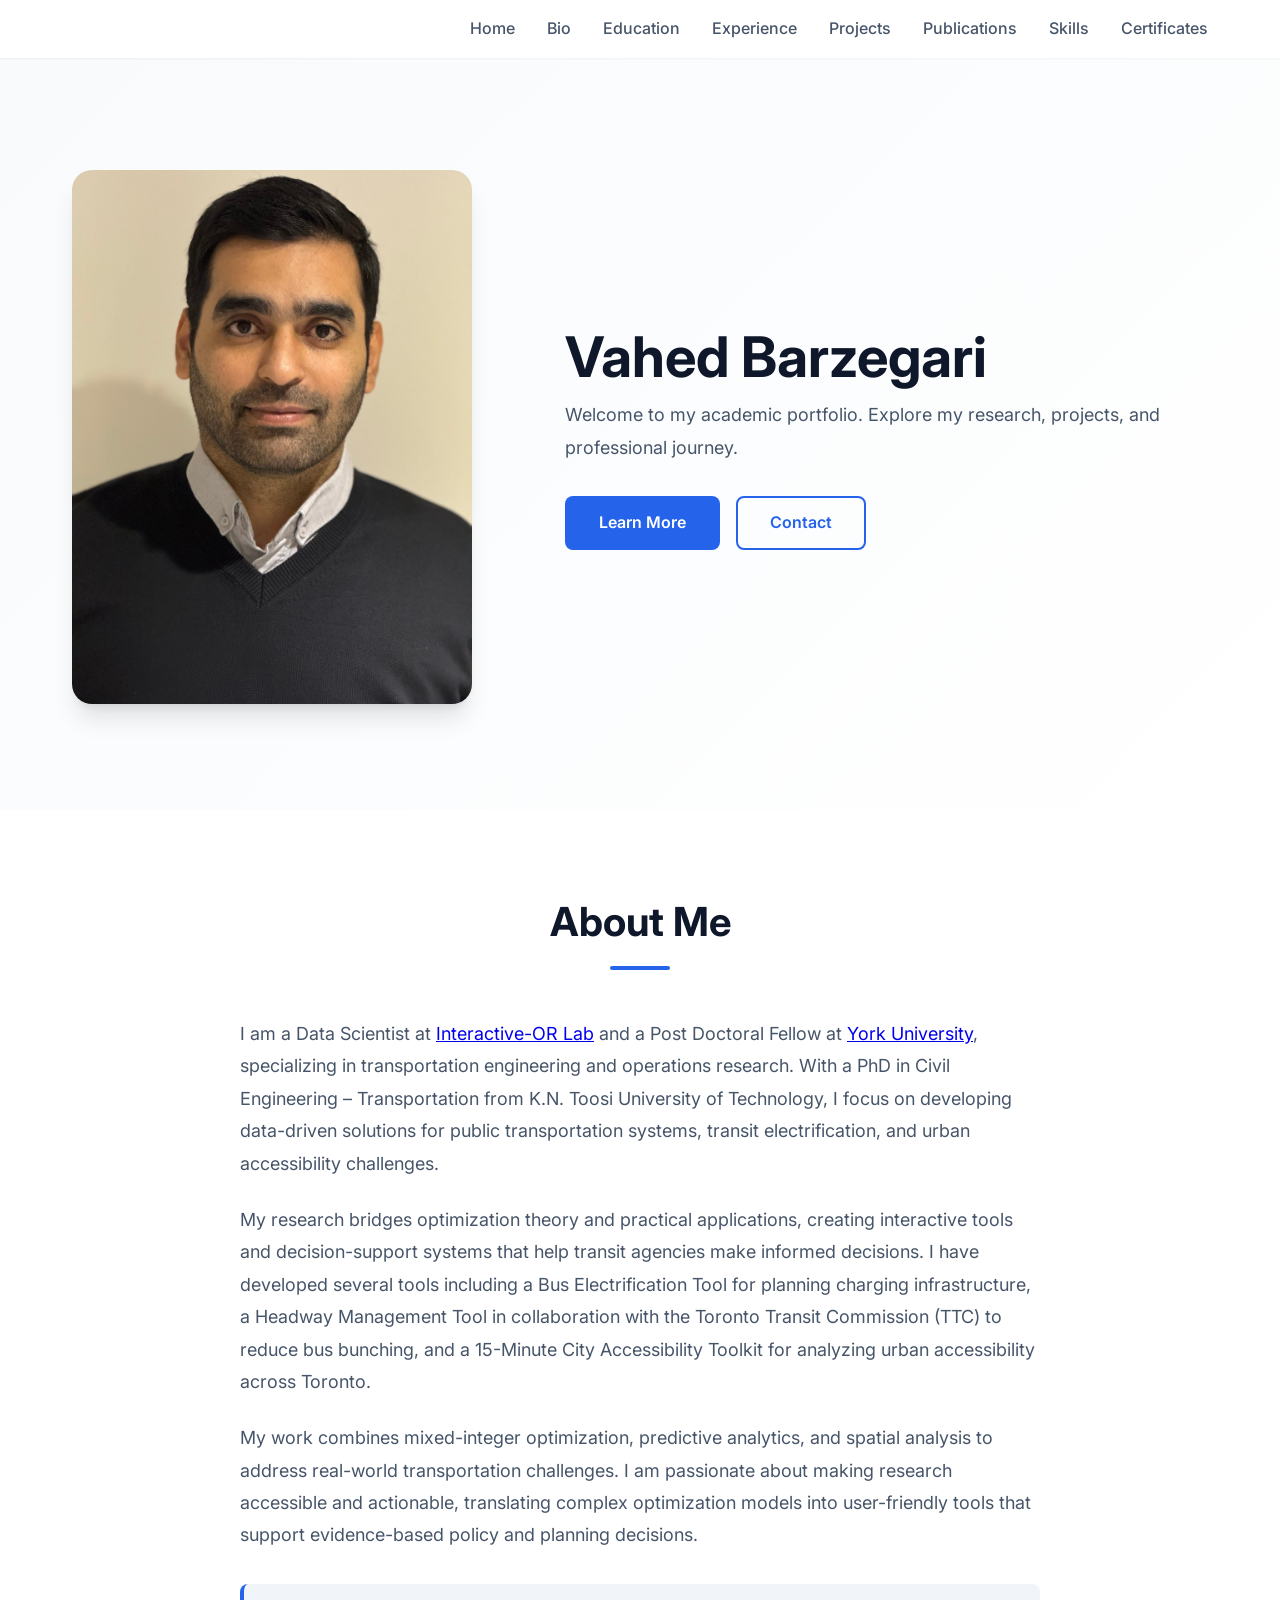
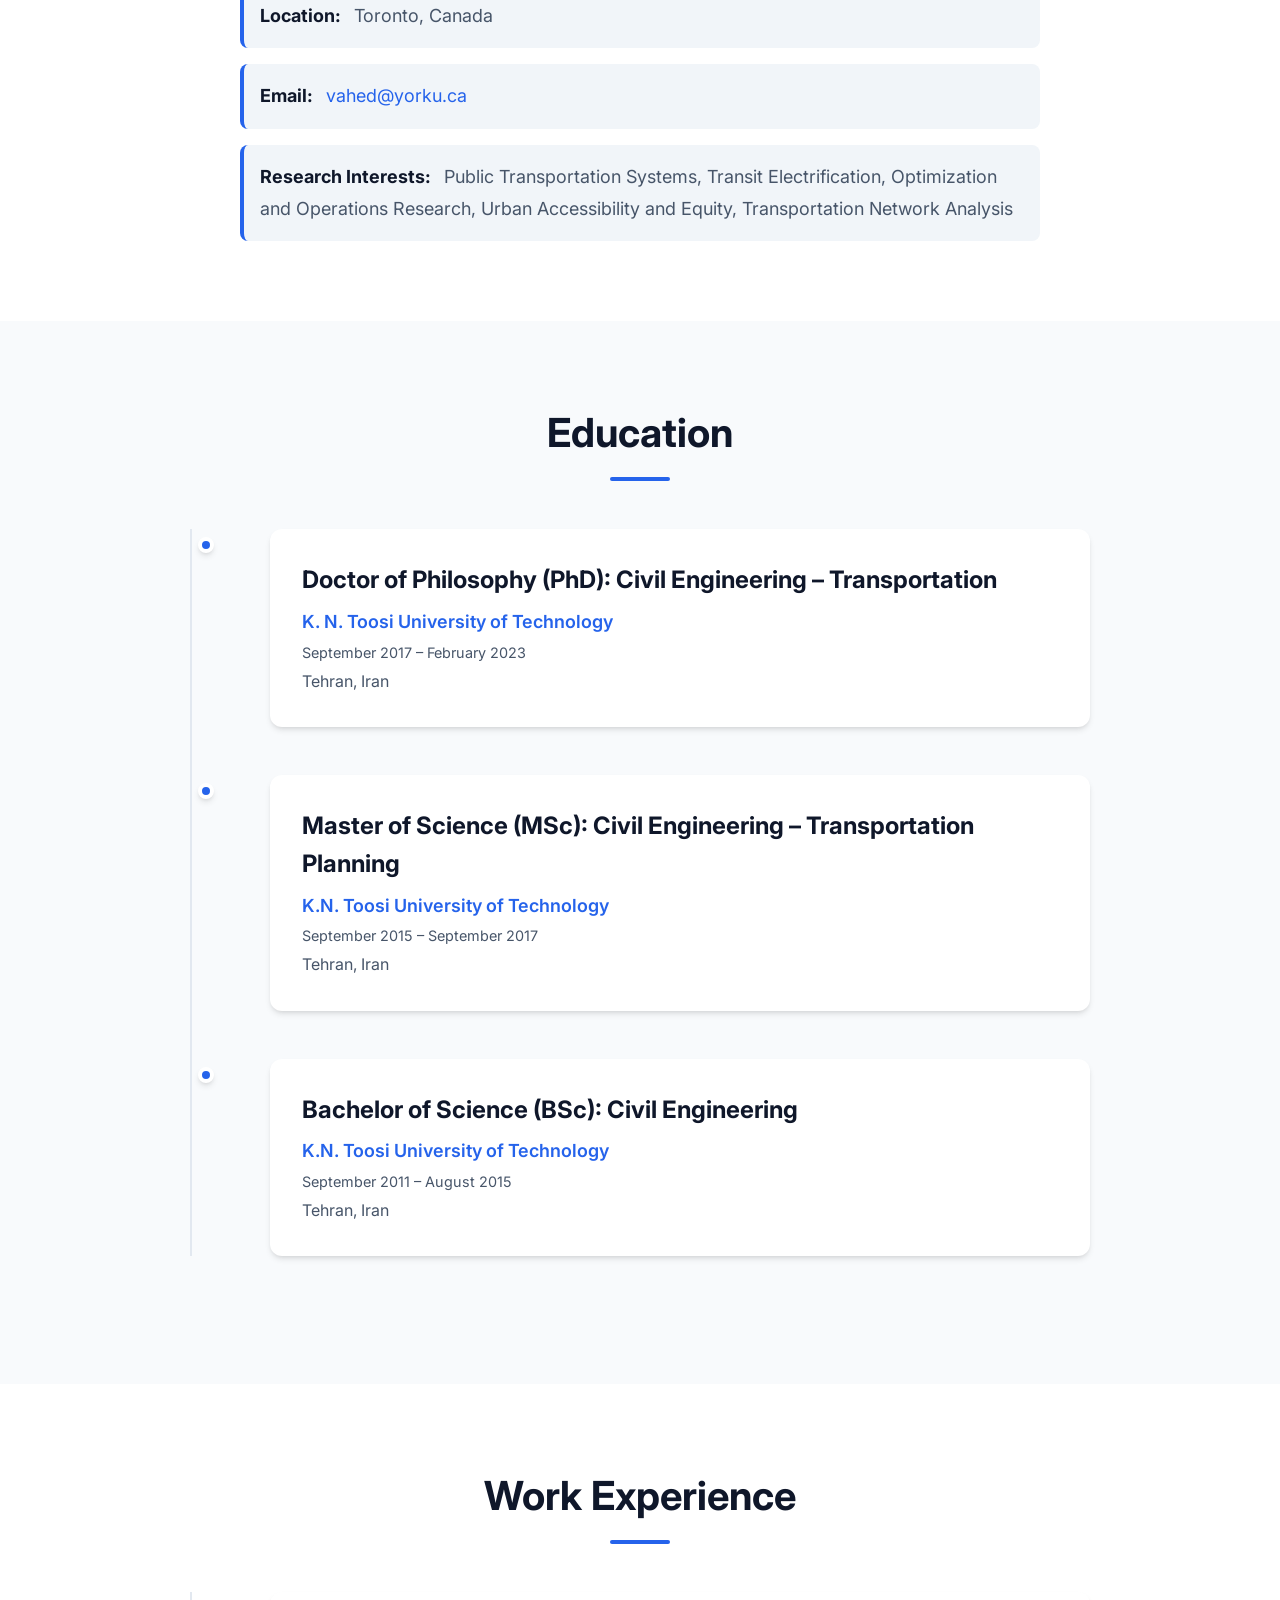
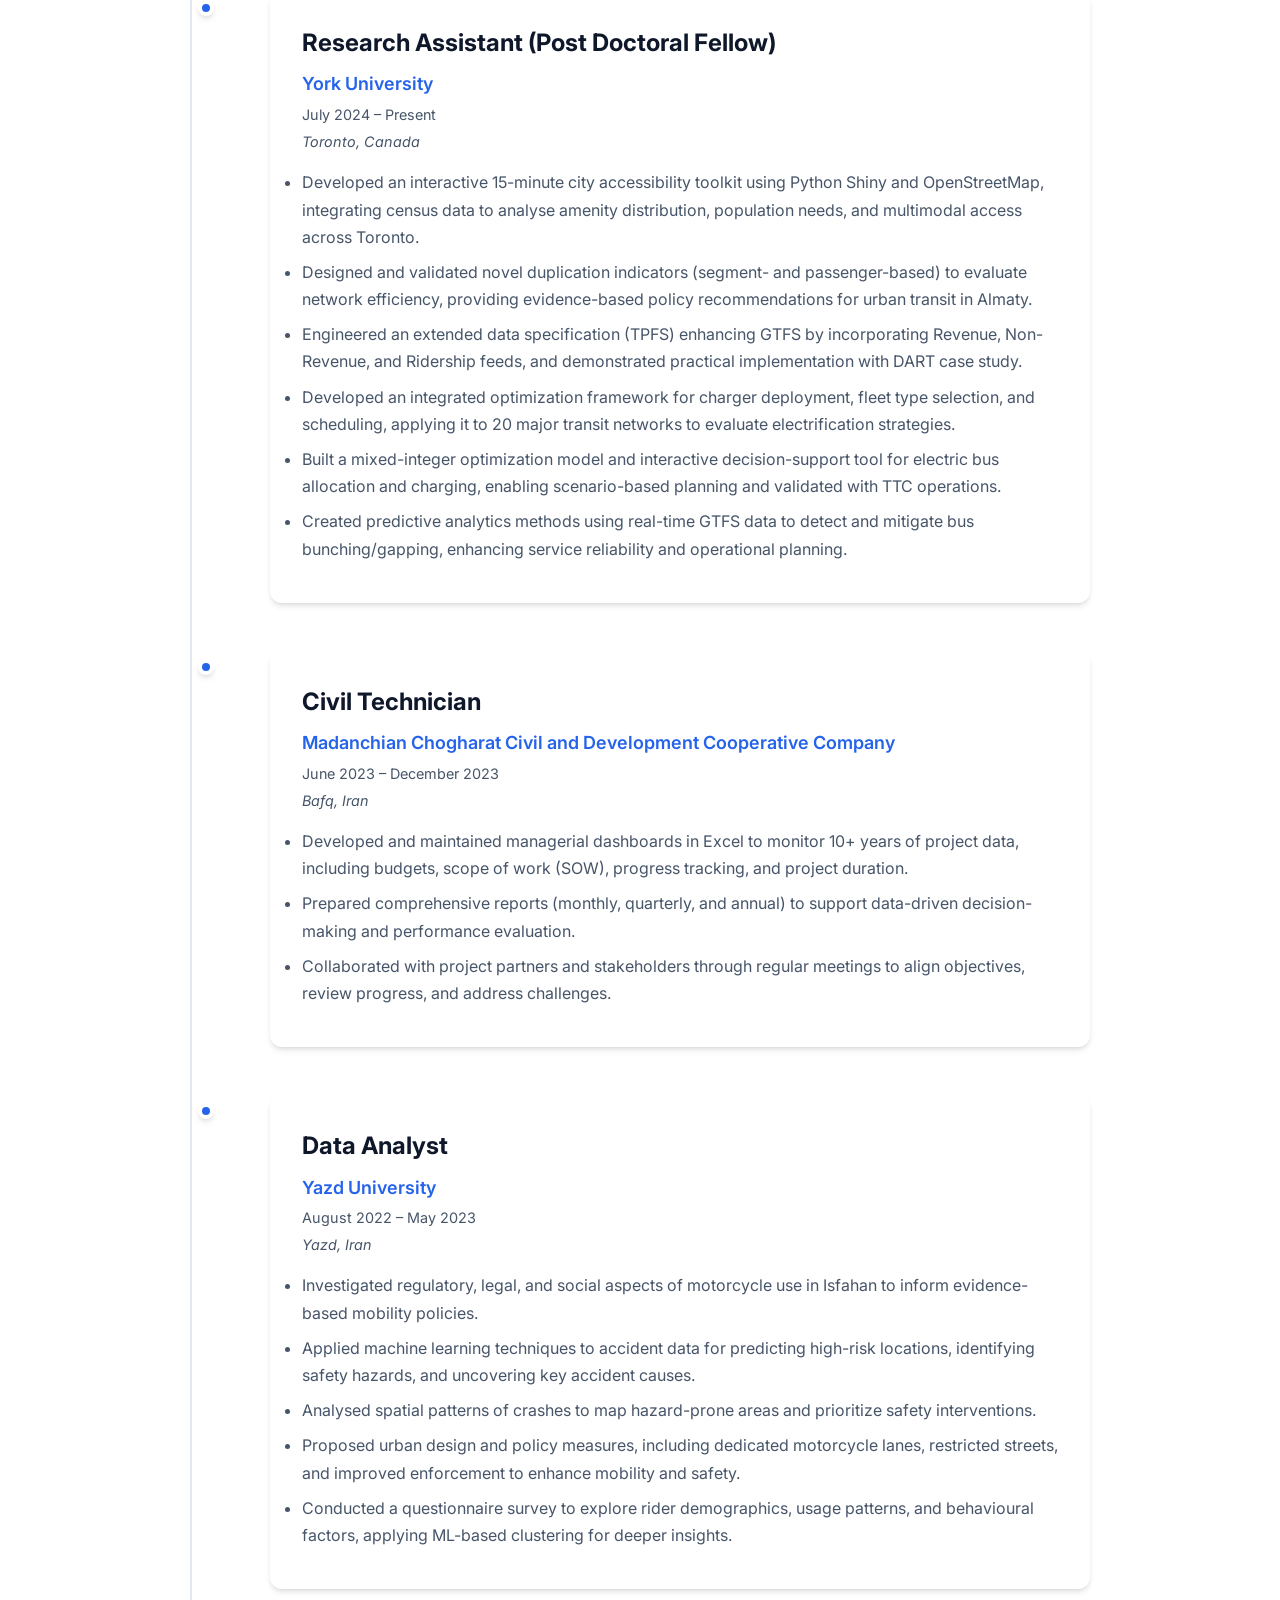
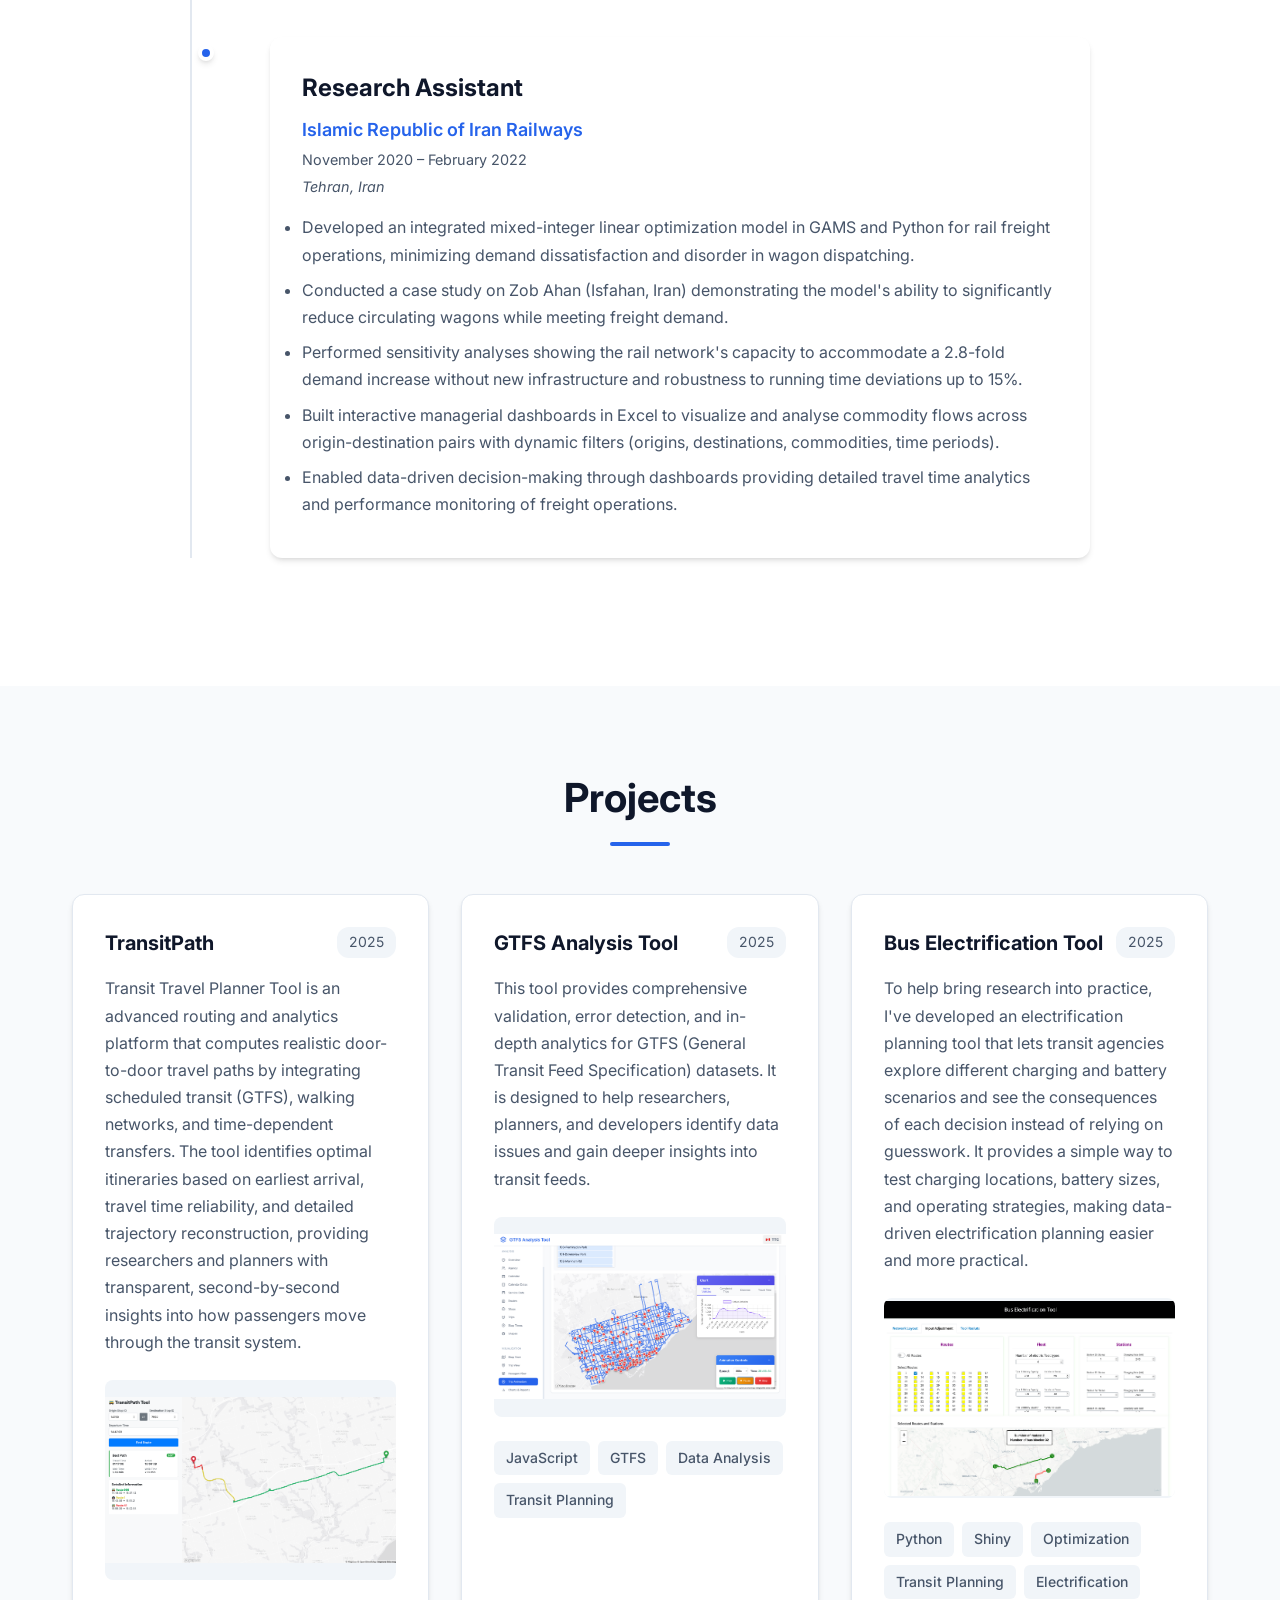
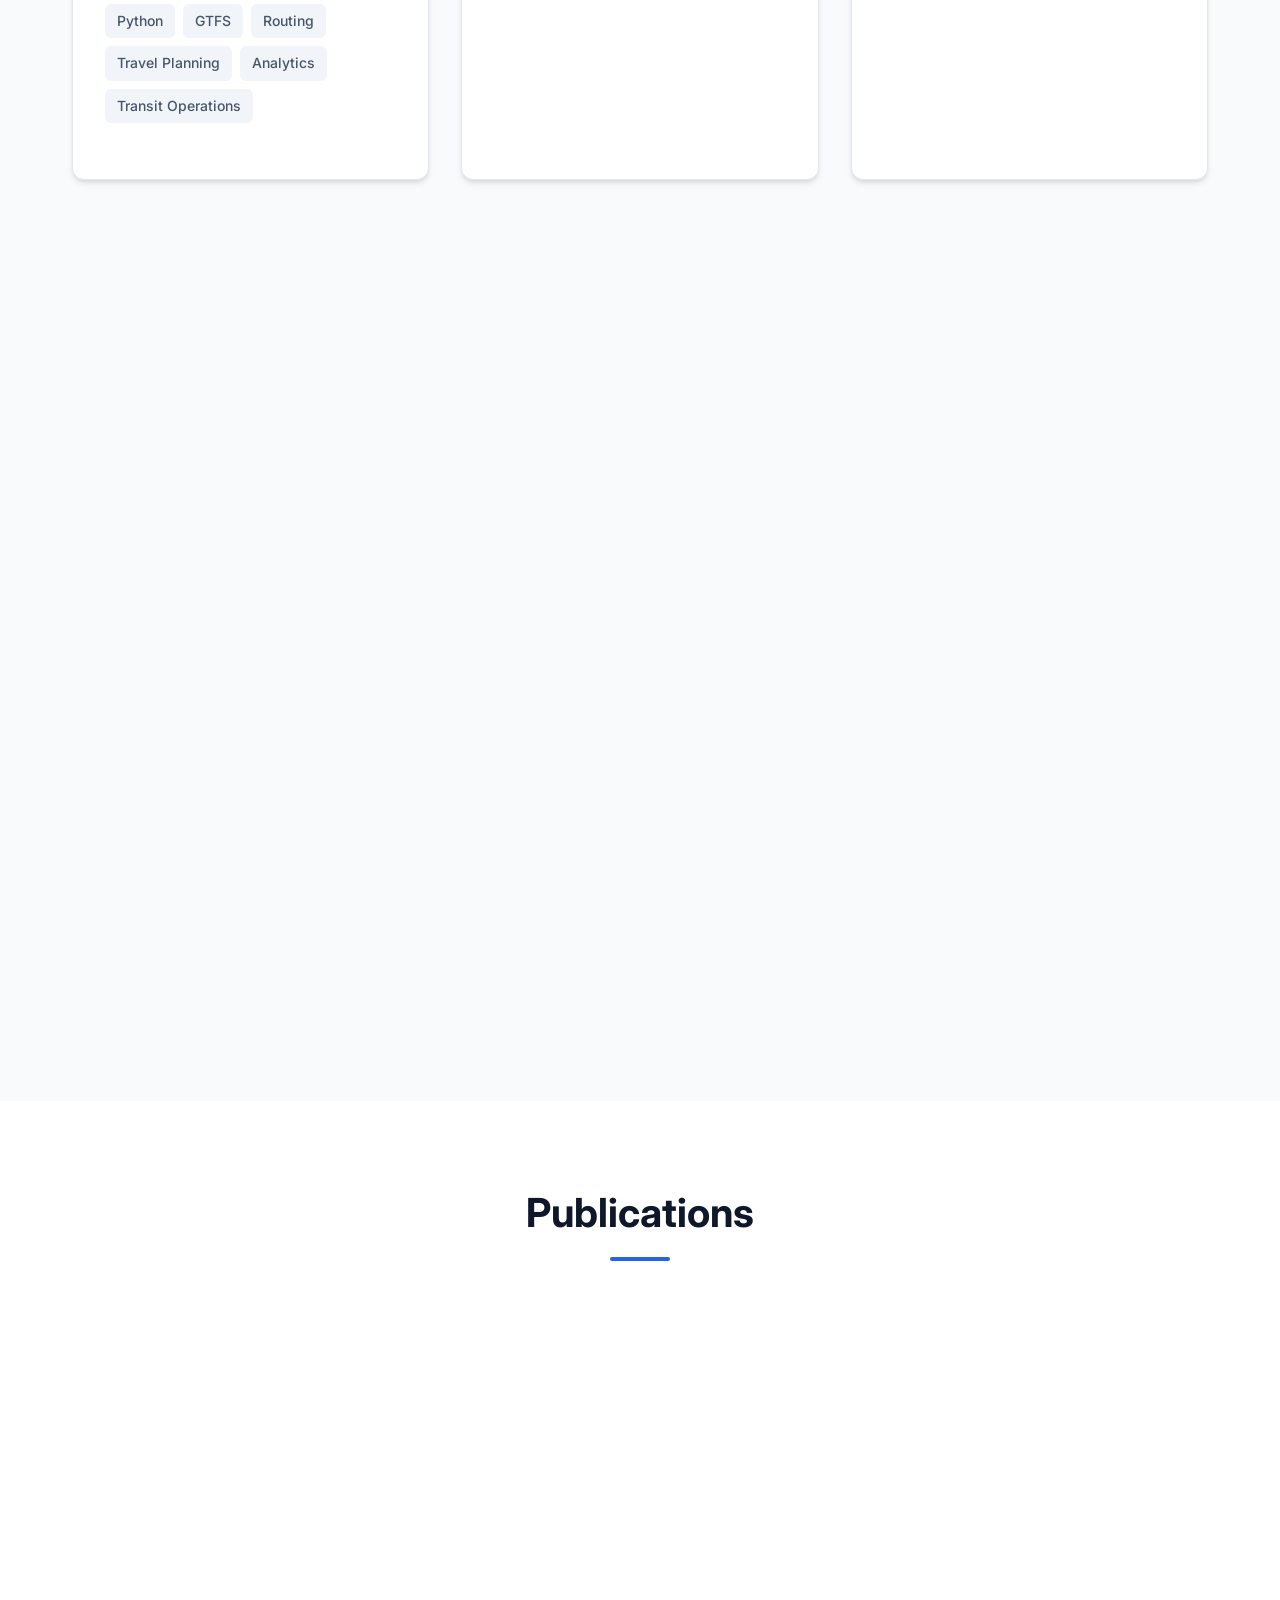
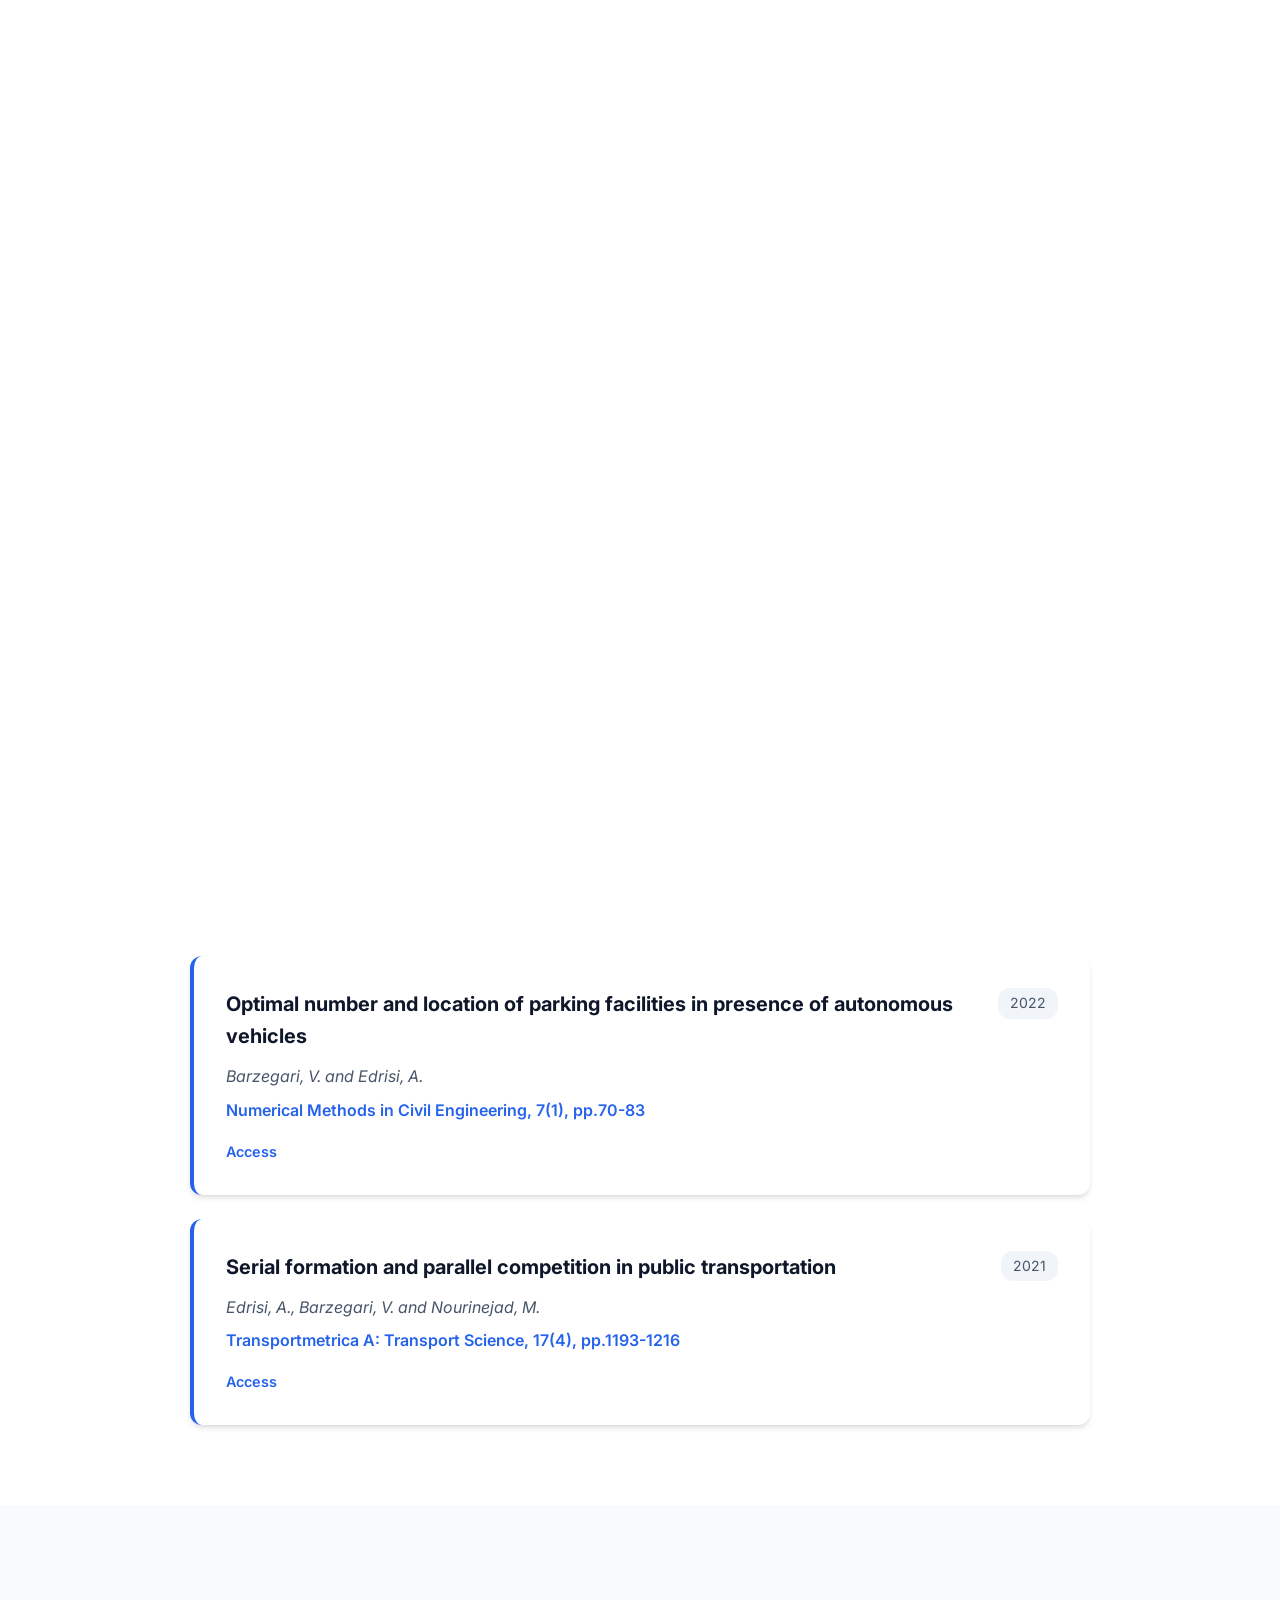
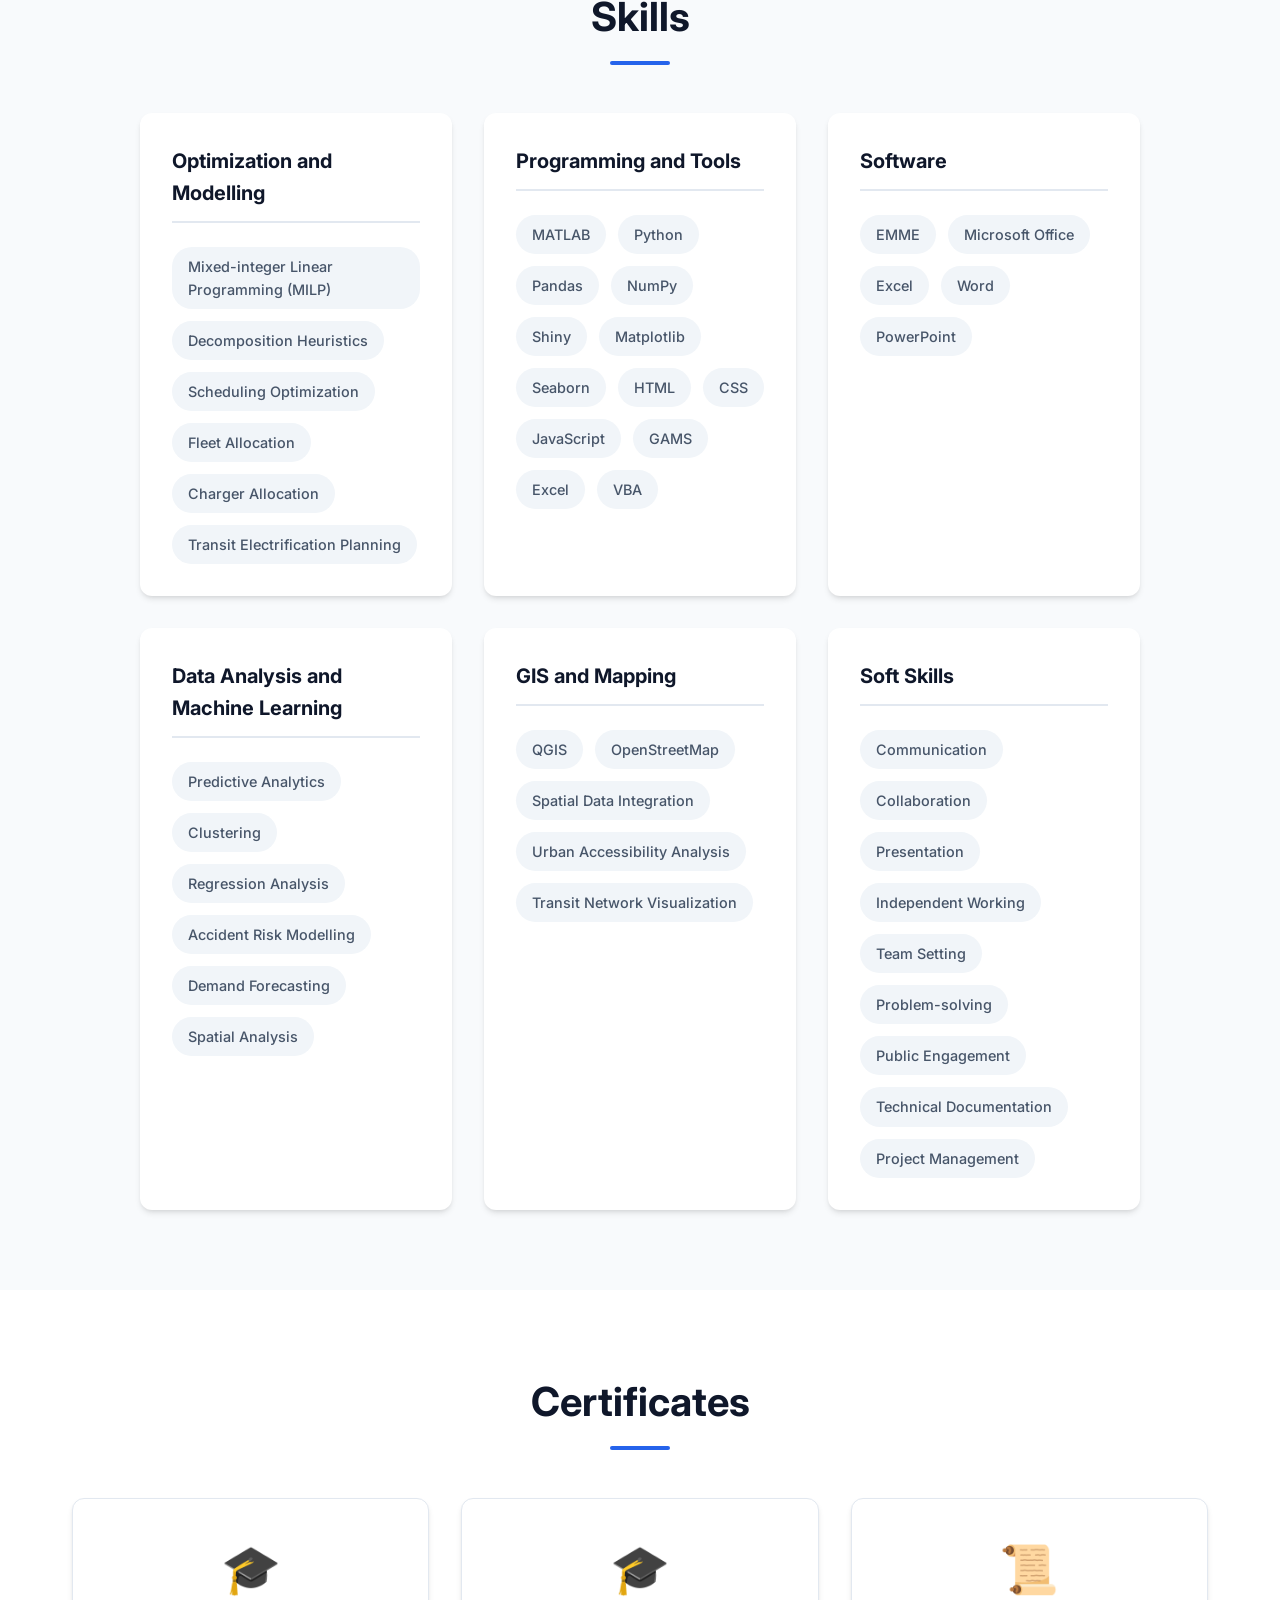
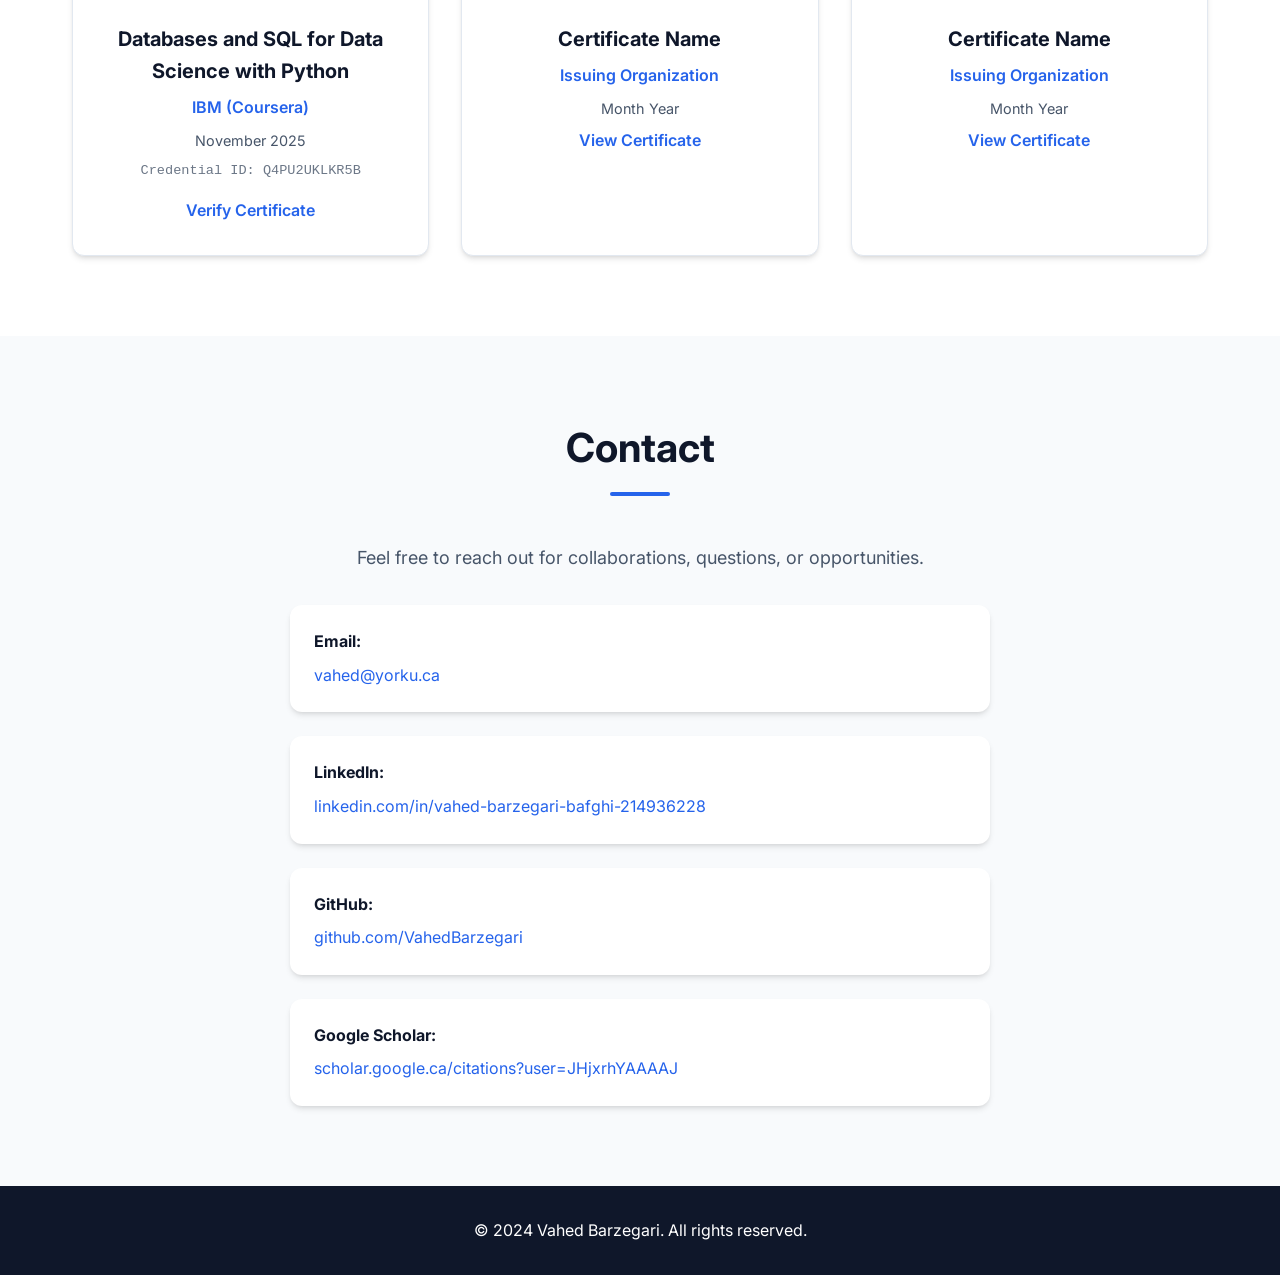
==== commit 5b141d55: "minor revision" ====
--- a/index.html
+++ b/index.html
@@ -14,7 +14,7 @@
     <!-- Navigation -->
     <nav class="navbar">
         <div class="container">
-            <div class="nav-brand">Iran</div>
+            <div class="nav-brand"></div>
             <ul class="nav-menu">
                 <li><a href="#home" class="nav-link">Home</a></li>
                 <li><a href="#bio" class="nav-link">Bio</a></li>
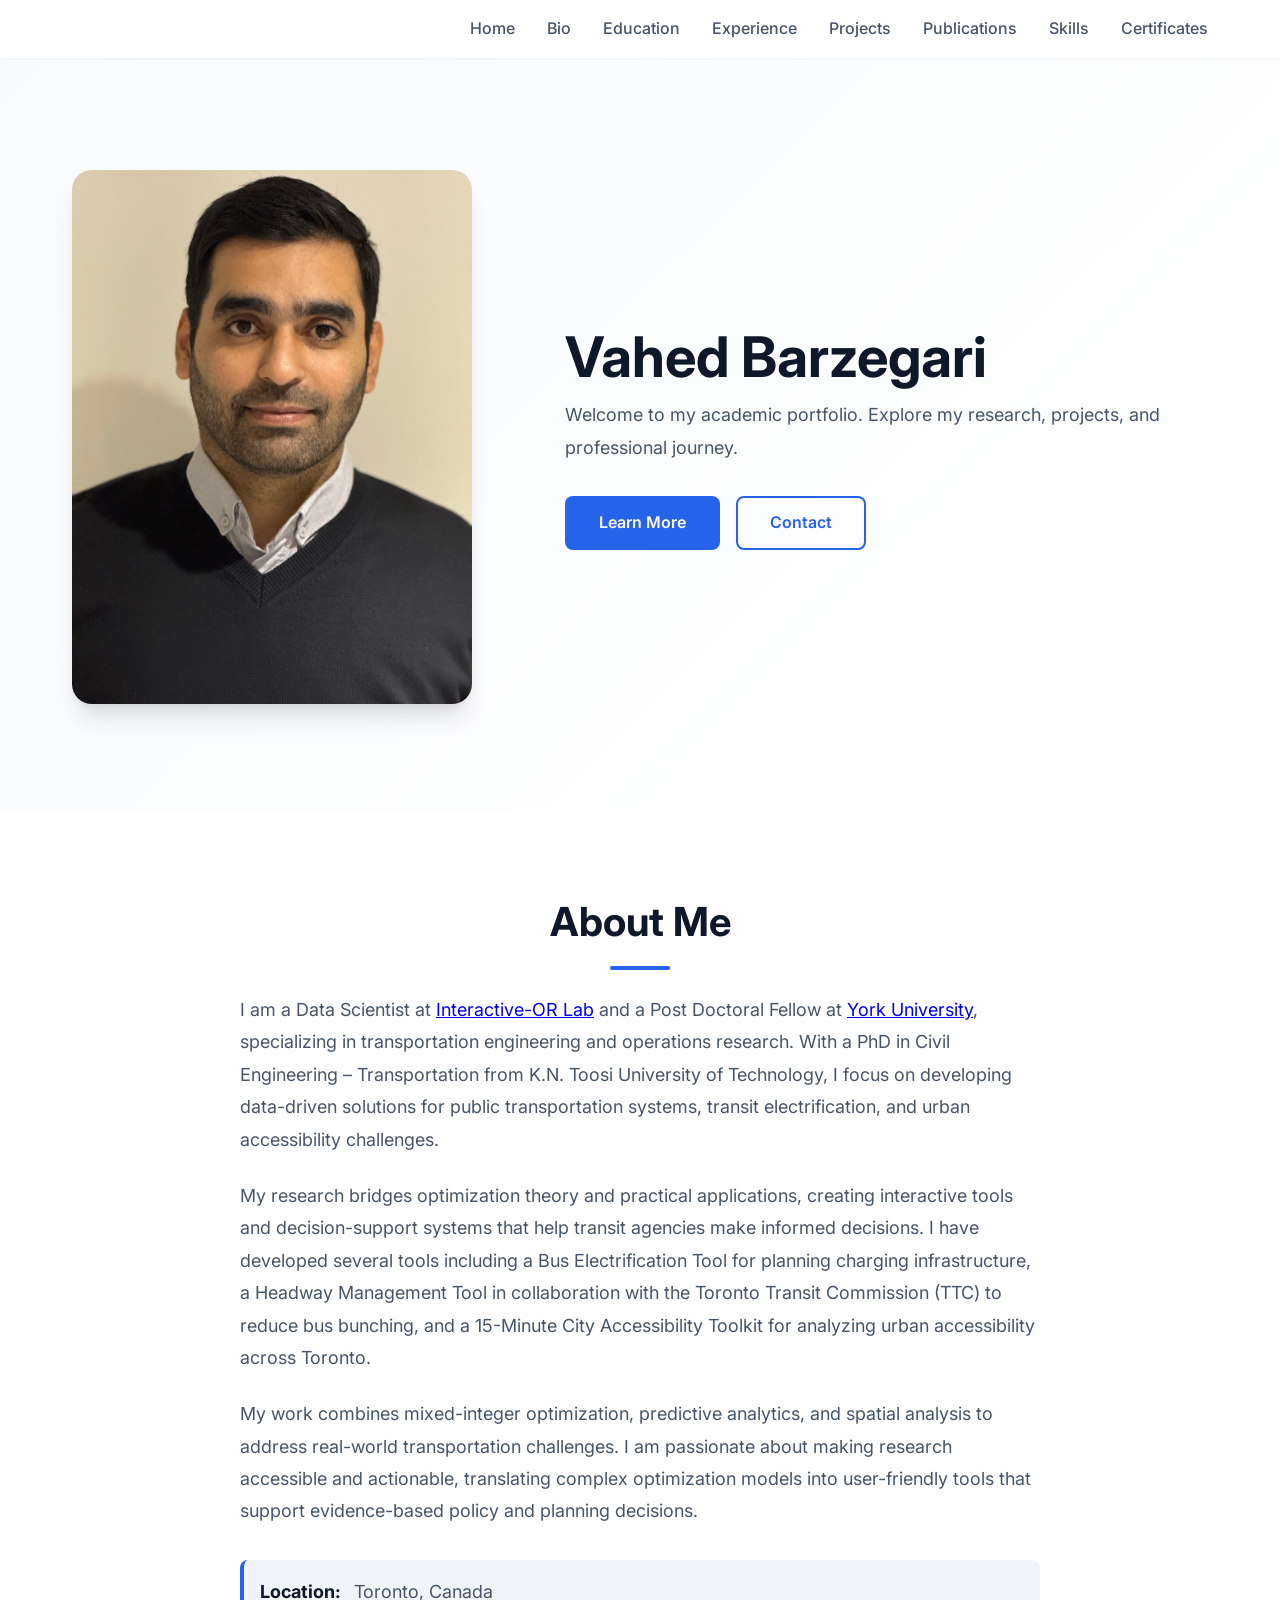
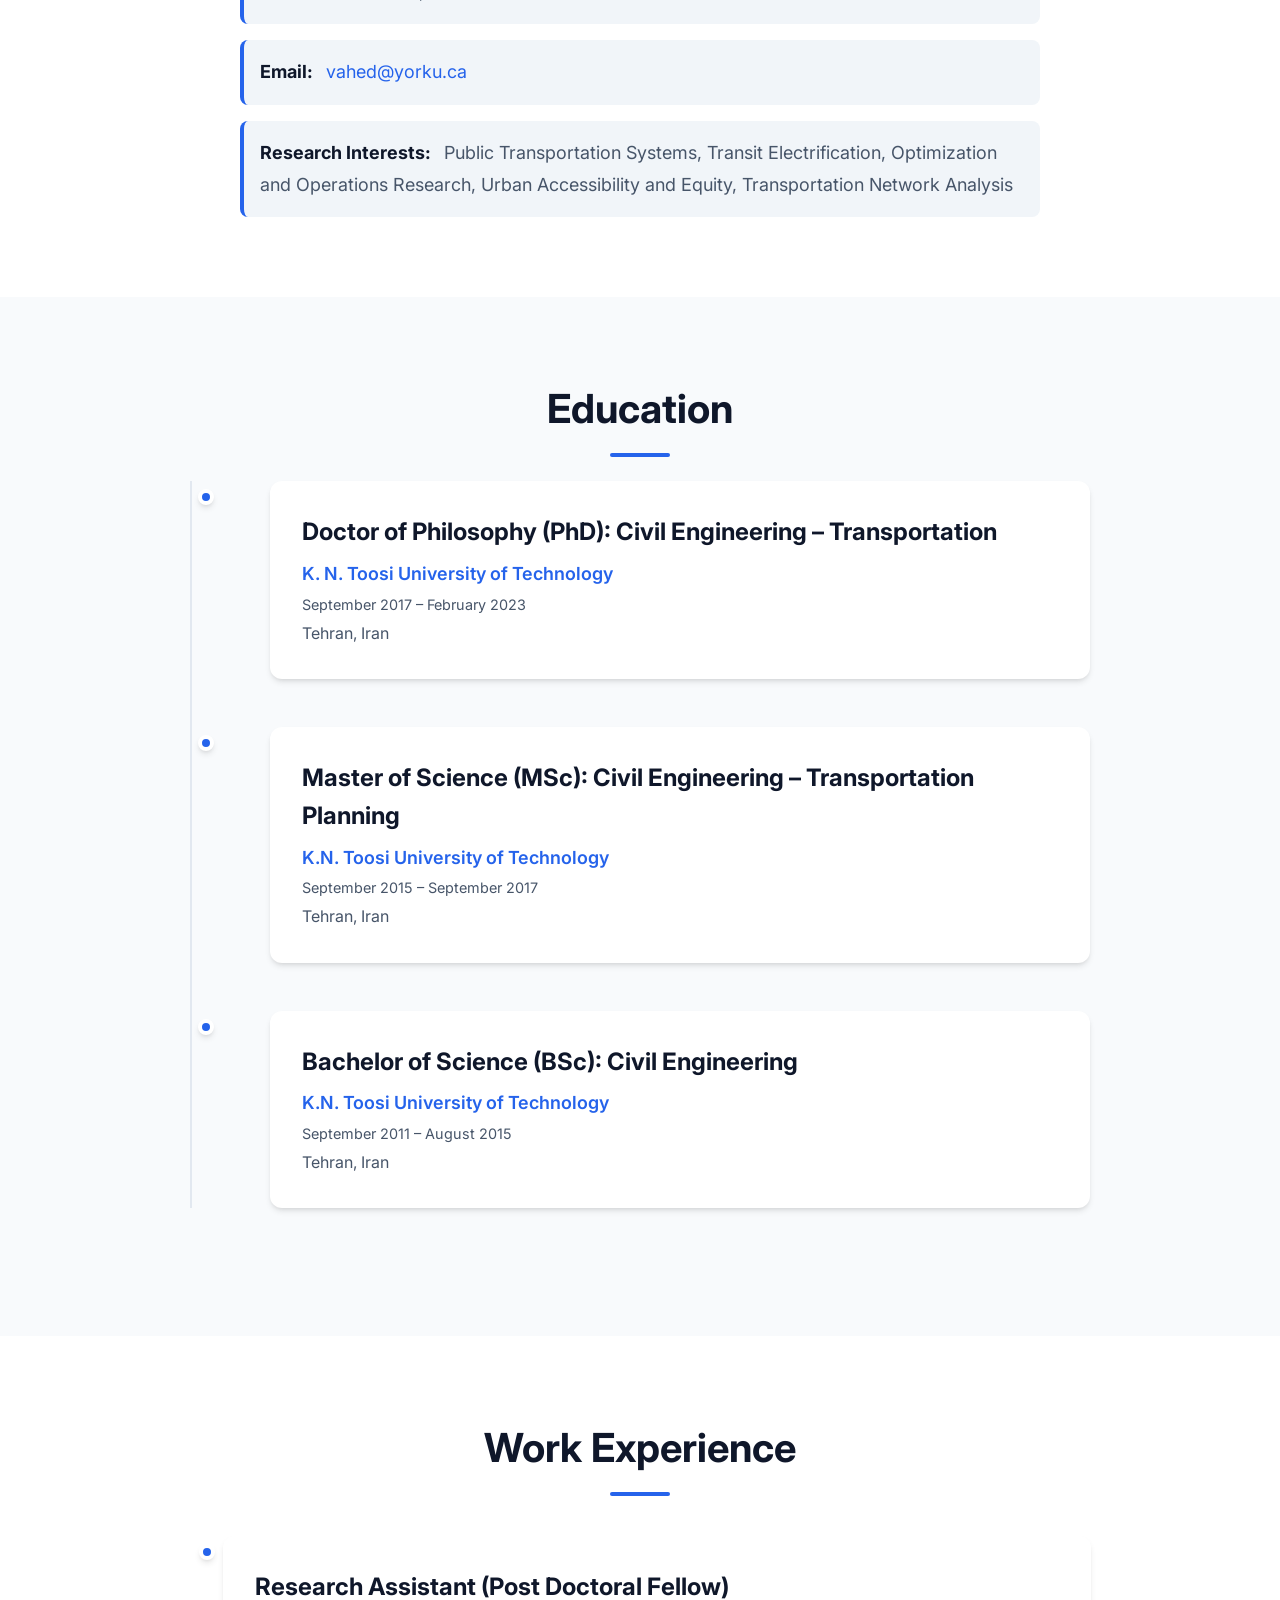
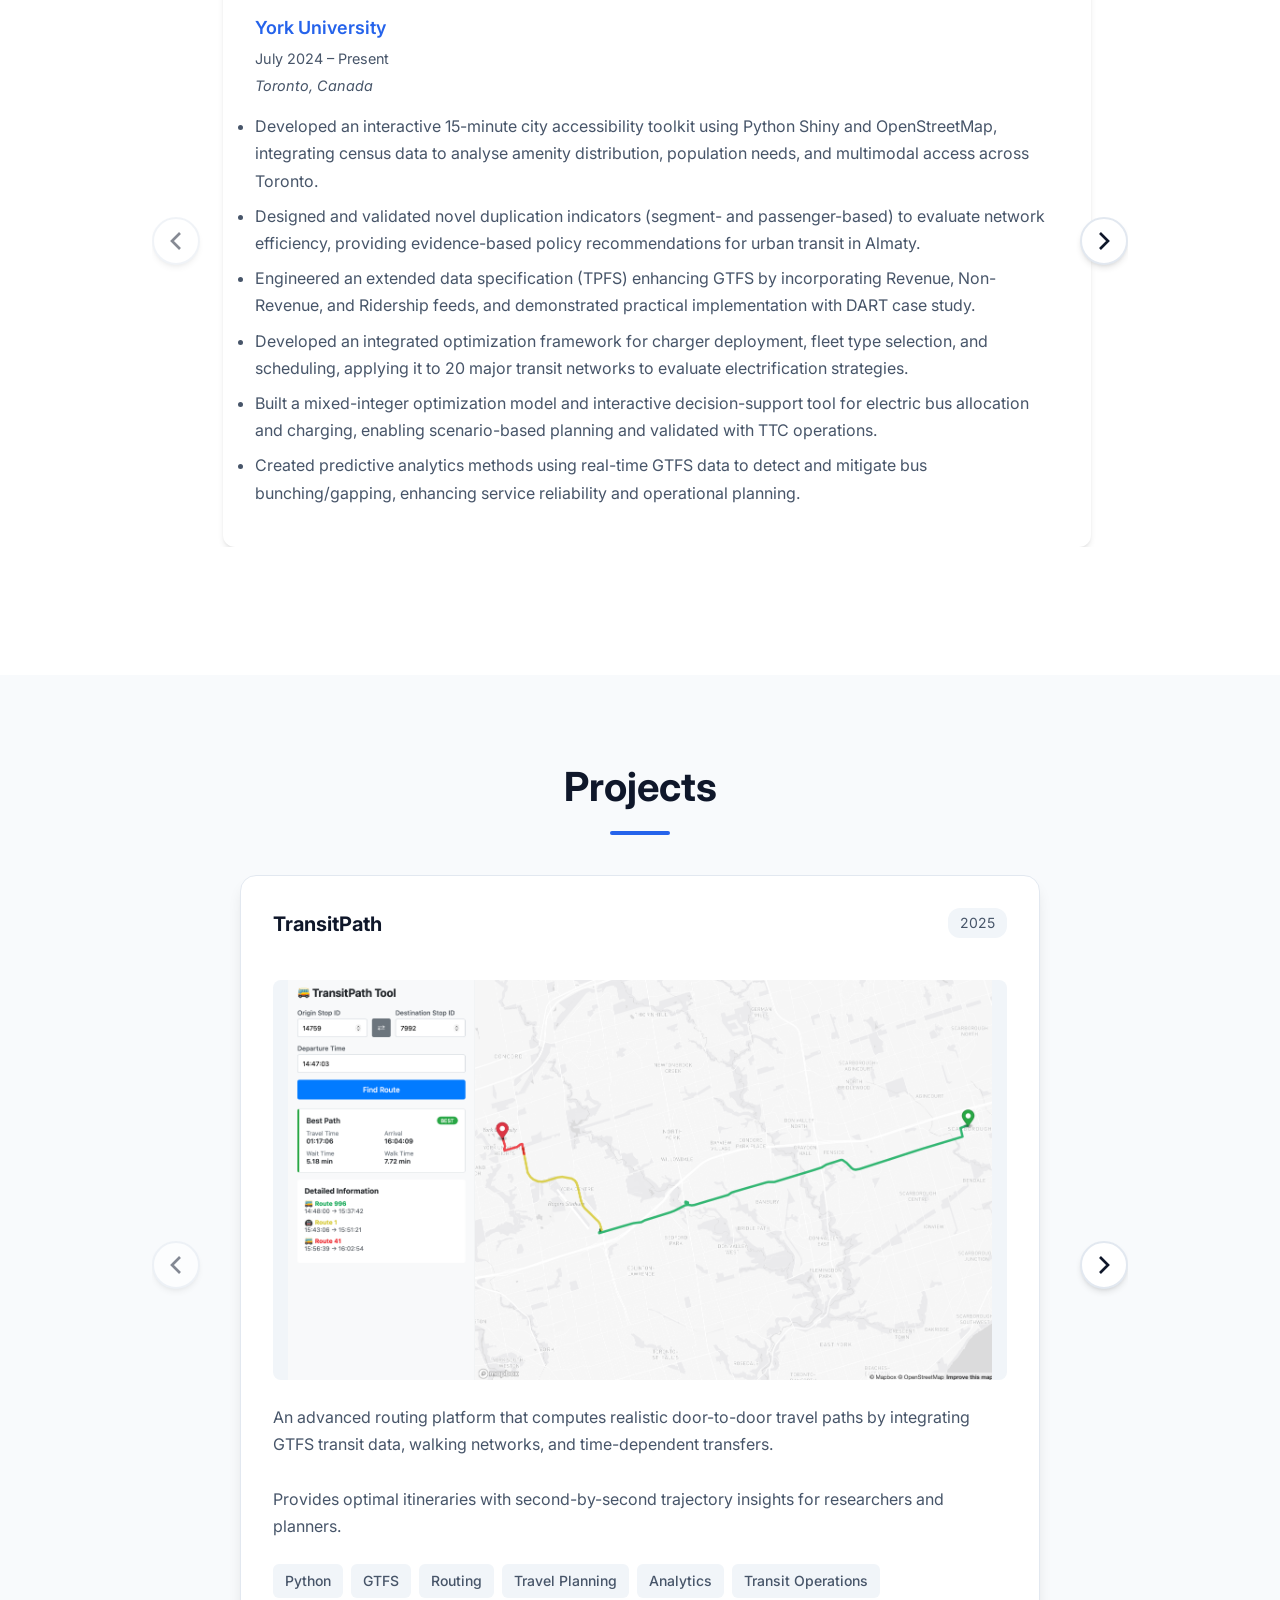
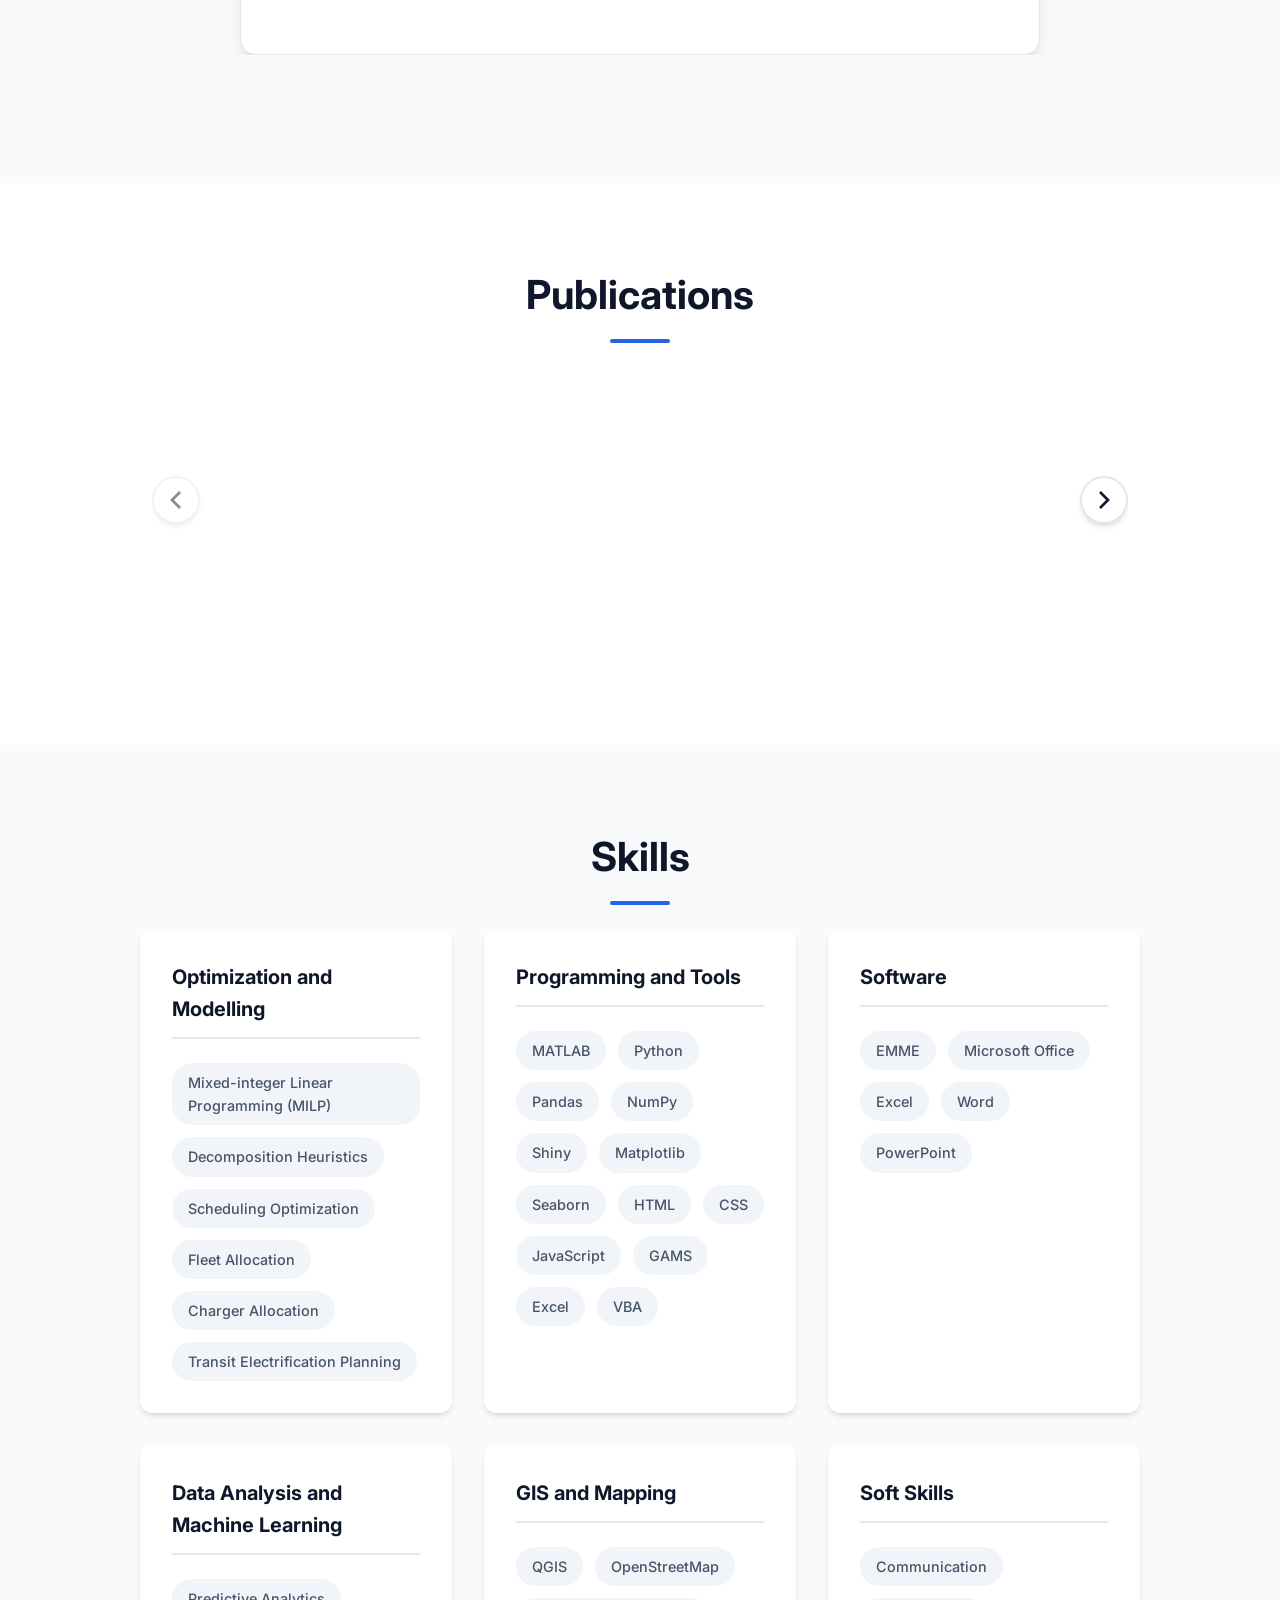
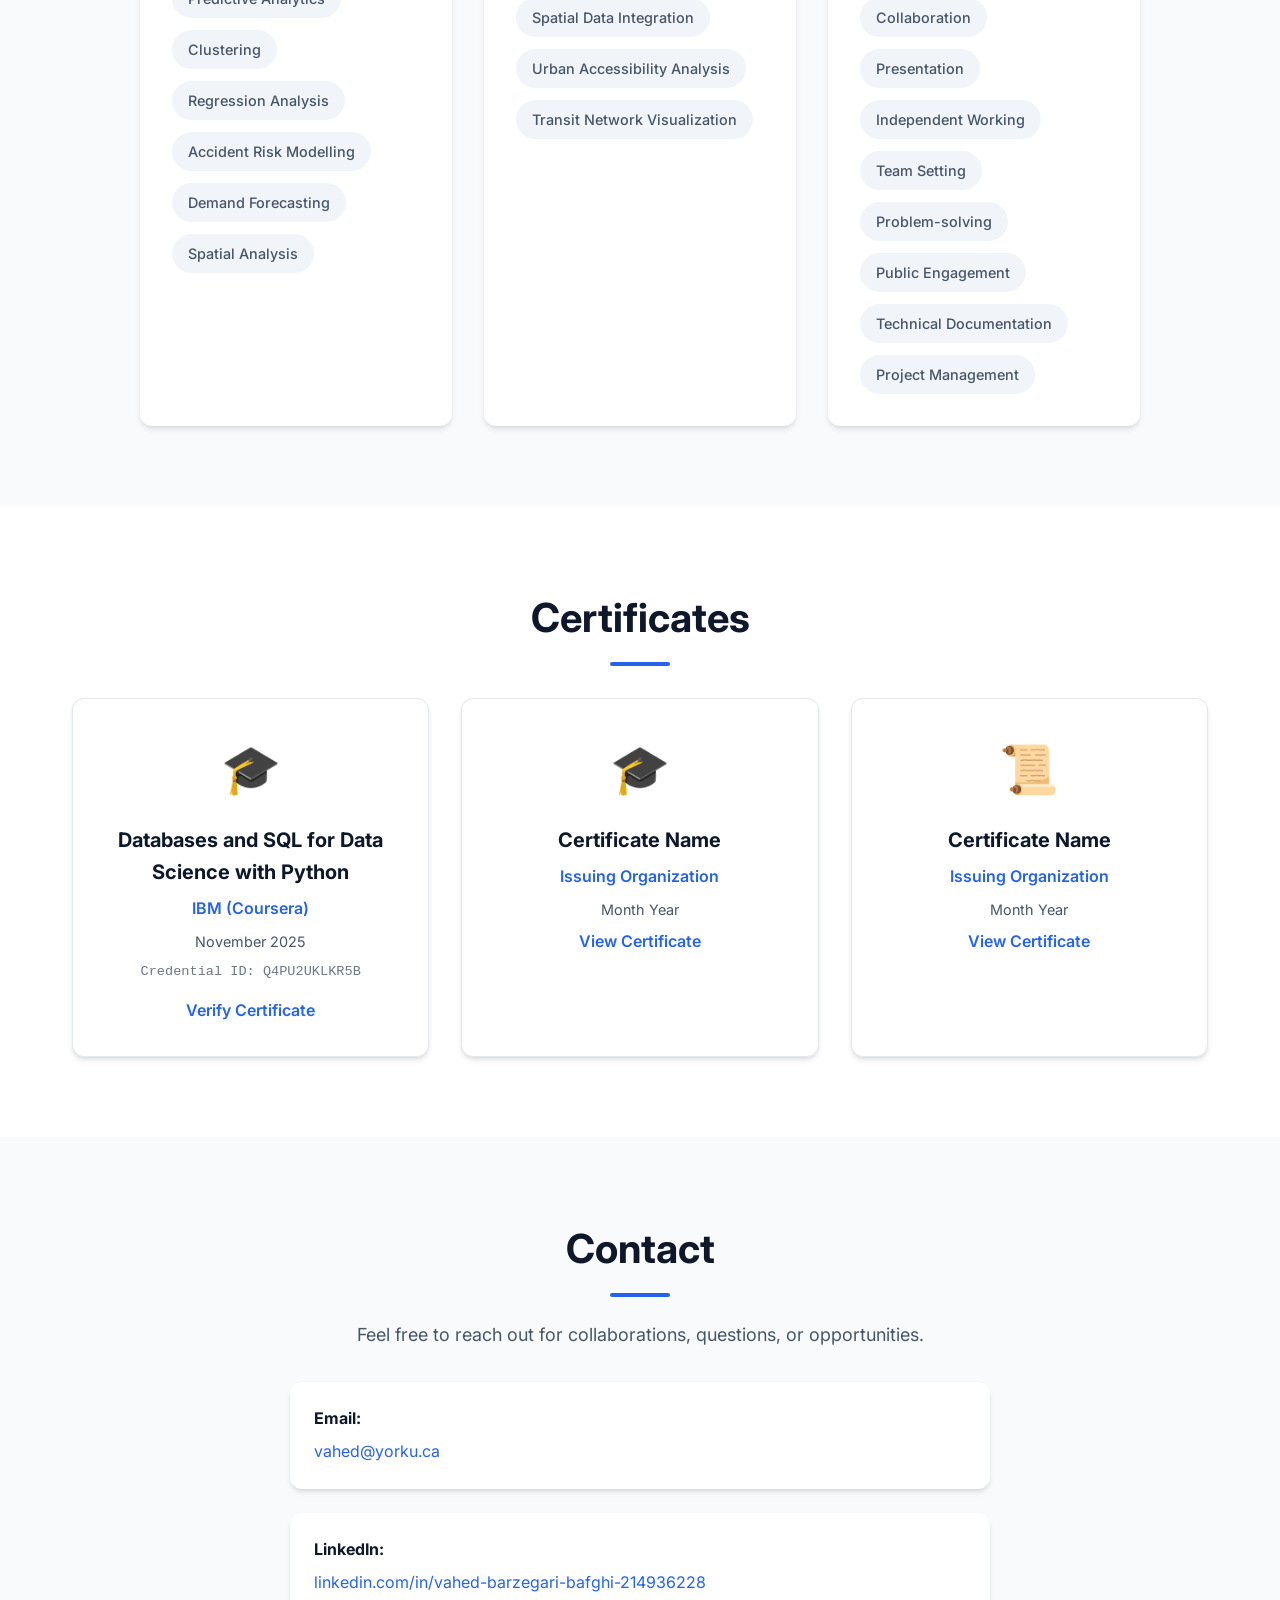
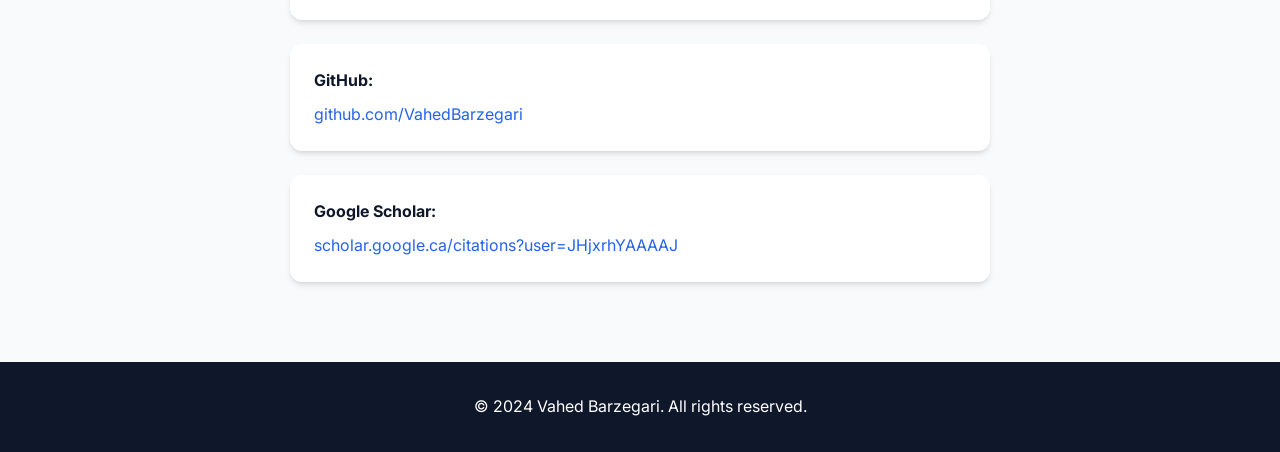
==== commit 6ff81723: "style revision" ====
--- a/index.html
+++ b/index.html
@@ -117,7 +117,10 @@
     <section id="experience" class="section">
         <div class="container">
             <h2 class="section-title">Work Experience</h2>
-            <div class="timeline">
+            <div class="carousel-wrapper">
+                <div class="carousel-container">
+                    <div class="carousel-track timeline-carousel">
+                <div class="carousel-slide">
                 <div class="timeline-item">
                     <div class="timeline-marker"></div>
                     <div class="timeline-content">
@@ -135,6 +138,8 @@
                         </ul>
                     </div>
                 </div>
+                </div>
+                <div class="carousel-slide">
                 <div class="timeline-item">
                     <div class="timeline-marker"></div>
                     <div class="timeline-content">
@@ -149,6 +154,8 @@
                         </ul>
                     </div>
                 </div>
+                </div>
+                <div class="carousel-slide">
                 <div class="timeline-item">
                     <div class="timeline-marker"></div>
                     <div class="timeline-content">
@@ -165,6 +172,8 @@
                         </ul>
                     </div>
                 </div>
+                </div>
+                <div class="carousel-slide">
                 <div class="timeline-item">
                     <div class="timeline-marker"></div>
                     <div class="timeline-content">
@@ -181,6 +190,21 @@
                         </ul>
                     </div>
                 </div>
+                    </div>
+                </div>
+                <button class="carousel-btn carousel-btn-prev" aria-label="Previous">
+                    <svg width="24" height="24" viewBox="0 0 24 24" fill="none" stroke="currentColor" stroke-width="2">
+                        <path d="M15 18l-6-6 6-6"/>
+                    </svg>
+                </button>
+                <div class="carousel-navigation">
+                    <div class="carousel-dots"></div>
+                </div>
+                <button class="carousel-btn carousel-btn-next" aria-label="Next">
+                    <svg width="24" height="24" viewBox="0 0 24 24" fill="none" stroke="currentColor" stroke-width="2">
+                        <path d="M9 18l6-6-6-6"/>
+                    </svg>
+                </button>
             </div>
         </div>
     </section>
@@ -189,16 +213,19 @@
     <section id="projects" class="section section-alt">
         <div class="container">
             <h2 class="section-title">Projects</h2>
-            <div class="projects-grid">
+            <div class="carousel-wrapper">
+                <div class="carousel-container">
+                    <div class="carousel-track projects-carousel">
+                <div class="carousel-slide">
                 <div class="project-card">
                     <div class="project-header">
                         <h3>TransitPath</h3>
                         <span class="project-year">2025</span>
                     </div>
-                    <p class="project-description">Transit Travel Planner Tool is an advanced routing and analytics platform that computes realistic door-to-door travel paths by integrating scheduled transit (GTFS), walking networks, and time-dependent transfers. The tool identifies optimal itineraries based on earliest arrival, travel time reliability, and detailed trajectory reconstruction, providing researchers and planners with transparent, second-by-second insights into how passengers move through the transit system.</p>
                     <div class="project-image">
                         <img src="transitpath.png" alt="TransitPath Interface">
                     </div>
+                    <p class="project-description">An advanced routing platform that computes realistic door-to-door travel paths by integrating GTFS transit data, walking networks, and time-dependent transfers.<br><br>Provides optimal itineraries with second-by-second trajectory insights for researchers and planners.</p>
                     <div class="project-tags">
                         <span class="tag">Python</span>
                         <span class="tag">GTFS</span>
@@ -208,15 +235,17 @@
                         <span class="tag">Transit Operations</span>
                     </div>
                 </div>
+                </div>
+                <div class="carousel-slide">
                 <div class="project-card">
                     <div class="project-header">
                         <h3>GTFS Analysis Tool</h3>
                         <span class="project-year">2025</span>
                     </div>
-                    <p class="project-description">This tool provides comprehensive validation, error detection, and in-depth analytics for GTFS (General Transit Feed Specification) datasets. It is designed to help researchers, planners, and developers identify data issues and gain deeper insights into transit feeds.</p>
                     <div class="project-image">
                         <img src="GTFSTool.png" alt="GTFS Analysis Tool Interface">
                     </div>
+                    <p class="project-description">A comprehensive validation and analytics tool for GTFS datasets.<br><br>Enables researchers, planners, and developers to identify data issues, validate feed quality, and gain deeper insights into transit network structures.</p>
                     <div class="project-tags">
                         <span class="tag">JavaScript</span>
                         <span class="tag">GTFS</span>
@@ -224,15 +253,17 @@
                         <span class="tag">Transit Planning</span>
                     </div>
                 </div>
+                </div>
+                <div class="carousel-slide">
                 <div class="project-card">
                     <div class="project-header">
                         <h3>Bus Electrification Tool</h3>
                         <span class="project-year">2025</span>
                     </div>
-                    <p class="project-description">To help bring research into practice, I've developed an electrification planning tool that lets transit agencies explore different charging and battery scenarios and see the consequences of each decision instead of relying on guesswork. It provides a simple way to test charging locations, battery sizes, and operating strategies, making data-driven electrification planning easier and more practical.</p>
                     <div class="project-image">
                         <img src="Bus Electrification Tool.png" alt="Bus Electrification Tool Interface">
                     </div>
+                    <p class="project-description">An interactive planning tool that enables transit agencies to explore charging infrastructure and battery scenarios.<br><br>Test different configurations, evaluate costs, and optimize fleet electrification strategies with data-driven insights.</p>
                     <div class="project-tags">
                         <span class="tag">Python</span>
                         <span class="tag">Shiny</span>
@@ -241,15 +272,17 @@
                         <span class="tag">Electrification</span>
                     </div>
                 </div>
+                </div>
+                <div class="carousel-slide">
                 <div class="project-card">
                     <div class="project-header">
                         <h3>Headway Management Tool</h3>
                         <span class="project-year">2025</span>
                     </div>
-                    <p class="project-description">In collaboration with the Toronto Transit Commission (TTC), we implemented a headway management pilot on six routes in Toronto to reduce bus bunching (when buses scheduled at even intervals arrive in quick succession) and gapping. This tool helps transit operators maintain consistent service intervals and improve overall service reliability.</p>
                     <div class="project-image">
                         <img src="Bunching Tool.png" alt="Headway Management Tool Interface">
                     </div>
+                    <p class="project-description">Developed in collaboration with TTC, this tool uses real-time GTFS data and predictive analytics to detect and mitigate bus bunching and gapping.<br><br>Helps operators maintain consistent headways and improve service reliability across six pilot routes.</p>
                     <div class="project-tags">
                         <span class="tag">Python</span>
                         <span class="tag">GTFS</span>
@@ -258,15 +291,17 @@
                         <span class="tag">Predictive Analytics</span>
                     </div>
                 </div>
+                </div>
+                <div class="carousel-slide">
                 <div class="project-card">
                     <div class="project-header">
                         <h3>15-Minute City Accessibility Toolkit</h3>
                         <span class="project-year">2025</span>
                     </div>
-                    <p class="project-description">The Toronto 15-Minute City Toolkit is an interactive, data-driven platform designed to assess and visualize accessibility across urban areas of Toronto. It integrates multimodal travel data, demographic information, and detailed facility distributions to support urban planning, accessibility evaluation, and equity analysis within the 15-minute city framework.</p>
                     <div class="project-image">
                         <img src="15Minute Toolkit.png" alt="15-Minute City Accessibility Toolkit Interface">
                     </div>
+                    <p class="project-description">An interactive platform that assesses and visualizes accessibility across Toronto using multimodal travel data, demographics, and facility distributions.<br><br>Supports urban planning, equity analysis, and accessibility evaluation within the 15-minute city framework.</p>
                     <div class="project-tags">
                         <span class="tag">Python</span>
                         <span class="tag">Shiny</span>
@@ -276,6 +311,21 @@
                         <span class="tag">Accessibility Analysis</span>
                     </div>
                 </div>
+                    </div>
+                </div>
+                <button class="carousel-btn carousel-btn-prev" aria-label="Previous">
+                    <svg width="24" height="24" viewBox="0 0 24 24" fill="none" stroke="currentColor" stroke-width="2">
+                        <path d="M15 18l-6-6 6-6"/>
+                    </svg>
+                </button>
+                <div class="carousel-navigation">
+                    <div class="carousel-dots"></div>
+                </div>
+                <button class="carousel-btn carousel-btn-next" aria-label="Next">
+                    <svg width="24" height="24" viewBox="0 0 24 24" fill="none" stroke="currentColor" stroke-width="2">
+                        <path d="M9 18l6-6-6-6"/>
+                    </svg>
+                </button>
             </div>
         </div>
     </section>
@@ -284,7 +334,10 @@
     <section id="publications" class="section">
         <div class="container">
             <h2 class="section-title">Publications</h2>
-            <div class="publications-list">
+            <div class="carousel-wrapper">
+                <div class="carousel-container">
+                    <div class="carousel-track publications-carousel">
+                <div class="carousel-slide">
                 <div class="publication-item">
                     <div class="publication-header">
                         <h3>A comprehensive analysis of duplication in public transportation</h3>
@@ -296,6 +349,8 @@
                         <a href="https://www.sciencedirect.com/science/article/pii/S0965856425003805" target="_blank" rel="noopener noreferrer" class="publication-link">Access</a>
                     </div>
                 </div>
+                </div>
+                <div class="carousel-slide">
                 <div class="publication-item">
                     <div class="publication-header">
                         <h3>Transit electrification through charger deployment, fleet type selection, and charging schedule optimization</h3>
@@ -307,6 +362,8 @@
                         <a href="https://www.sciencedirect.com/science/article/pii/S0360544225048236" target="_blank" rel="noopener noreferrer" class="publication-link">Access</a>
                     </div>
                 </div>
+                </div>
+                <div class="carousel-slide">
                 <div class="publication-item">
                     <div class="publication-header">
                         <h3>Public transportation fleet electrification and charger schedule optimization using a decomposition heuristic</h3>
@@ -318,6 +375,8 @@
                         <a href="https://www.sciencedirect.com/science/article/pii/S036054422502777X" target="_blank" rel="noopener noreferrer" class="publication-link">Access</a>
                     </div>
                 </div>
+                </div>
+                <div class="carousel-slide">
                 <div class="publication-item">
                     <div class="publication-header">
                         <h3>Fleet cost and capacity effects of automated vehicles in mixed traffic networks: A system optimal assignment problem</h3>
@@ -329,6 +388,8 @@
                         <a href="https://www.sciencedirect.com/science/article/pii/S0968090X23000098" target="_blank" rel="noopener noreferrer" class="publication-link">Access</a>
                     </div>
                 </div>
+                </div>
+                <div class="carousel-slide">
                 <div class="publication-item">
                     <div class="publication-header">
                         <h3>Subway System Usage by Elderly: Application of a Hybrid Choice Model</h3>
@@ -340,6 +401,8 @@
                         <a href="https://nmce.kntu.ac.ir/article_160558.html" target="_blank" rel="noopener noreferrer" class="publication-link">Access</a>
                     </div>
                 </div>
+                </div>
+                <div class="carousel-slide">
                 <div class="publication-item">
                     <div class="publication-header">
                         <h3>Optimal number and location of parking facilities in presence of autonomous vehicles</h3>
@@ -351,6 +414,8 @@
                         <a href="https://nmce.kntu.ac.ir/article_160583.html" target="_blank" rel="noopener noreferrer" class="publication-link">Access</a>
                     </div>
                 </div>
+                </div>
+                <div class="carousel-slide">
                 <div class="publication-item">
                     <div class="publication-header">
                         <h3>Serial formation and parallel competition in public transportation</h3>
@@ -362,6 +427,21 @@
                         <a href="https://www.tandfonline.com/doi/abs/10.1080/23249935.2020.1842940" target="_blank" rel="noopener noreferrer" class="publication-link">Access</a>
                     </div>
                 </div>
+                    </div>
+                </div>
+                <button class="carousel-btn carousel-btn-prev" aria-label="Previous">
+                    <svg width="24" height="24" viewBox="0 0 24 24" fill="none" stroke="currentColor" stroke-width="2">
+                        <path d="M15 18l-6-6 6-6"/>
+                    </svg>
+                </button>
+                <div class="carousel-navigation">
+                    <div class="carousel-dots"></div>
+                </div>
+                <button class="carousel-btn carousel-btn-next" aria-label="Next">
+                    <svg width="24" height="24" viewBox="0 0 24 24" fill="none" stroke="currentColor" stroke-width="2">
+                        <path d="M9 18l6-6-6-6"/>
+                    </svg>
+                </button>
             </div>
         </div>
     </section>
--- a/styles.css
+++ b/styles.css
@@ -229,7 +229,7 @@
 .section-title {
     font-size: 2.5rem;
     font-weight: 700;
-    margin-bottom: 3rem;
+    margin-bottom: 1.5rem;
     text-align: center;
     color: var(--text-primary);
     position: relative;
@@ -370,6 +370,8 @@
 .timeline-description {
     color: var(--text-secondary);
     line-height: 1.7;
+    word-wrap: break-word;
+    overflow-wrap: break-word;
 }
 
 .timeline-description ul {
@@ -379,6 +381,210 @@
 
 .timeline-description li {
     margin-bottom: 0.5rem;
+}
+
+/* Carousel Styles */
+.carousel-wrapper {
+    position: relative;
+    width: 100%;
+    margin-top: 1rem;
+    perspective: 1200px;
+    padding: 1rem 80px 3rem;
+    overflow: visible;
+}
+
+.carousel-container {
+    overflow: hidden;
+    position: relative;
+    width: 100%;
+    height: 100%;
+    perspective: 1200px;
+    display: flex;
+    justify-content: center;
+    align-items: center;
+    margin: 0 auto;
+}
+
+.carousel-track {
+    display: flex;
+    transition: transform 0.6s cubic-bezier(0.4, 0, 0.2, 1);
+    will-change: transform;
+    cursor: grab;
+    transform-style: preserve-3d;
+    align-items: center;
+    justify-content: flex-start;
+}
+
+.carousel-track:active {
+    cursor: grabbing;
+}
+
+.carousel-slide {
+    min-width: 100%;
+    width: 100%;
+    flex-shrink: 0;
+    padding: 0 1rem;
+    box-sizing: border-box;
+    opacity: 1;
+    transition: transform 0.6s cubic-bezier(0.4, 0, 0.2, 1), opacity 0.6s ease;
+    transform-style: preserve-3d;
+    backface-visibility: hidden;
+    display: flex;
+    justify-content: center;
+    align-items: center;
+}
+
+/* 3D Effect will be handled by JavaScript */
+
+.carousel-navigation {
+    position: absolute;
+    bottom: -40px;
+    left: 50%;
+    transform: translateX(-50%);
+    display: flex;
+    align-items: center;
+    justify-content: center;
+    gap: 0.5rem;
+    z-index: 10;
+    width: auto;
+}
+
+.carousel-btn {
+    position: absolute;
+    top: 50%;
+    transform: translateY(-50%);
+    background: var(--bg-primary);
+    border: 2px solid var(--border-color);
+    border-radius: 50%;
+    width: 48px;
+    height: 48px;
+    display: flex;
+    align-items: center;
+    justify-content: center;
+    cursor: pointer;
+    z-index: 10;
+    transition: var(--transition);
+    color: var(--text-primary);
+    padding: 0;
+    margin: 0;
+    opacity: 1;
+    visibility: visible;
+    box-shadow: var(--shadow-md);
+}
+
+.carousel-btn:hover {
+    background: var(--primary-color);
+    color: white;
+    border-color: var(--primary-color);
+    transform: translateY(-50%) scale(1.1);
+    box-shadow: var(--shadow-lg);
+}
+
+.carousel-btn:active {
+    transform: translateY(-50%) scale(0.95);
+}
+
+.carousel-btn-prev {
+    left: 0;
+}
+
+.carousel-btn-next {
+    right: 0;
+}
+
+.carousel-btn svg {
+    width: 32px;
+    height: 32px;
+    stroke-width: 2;
+    stroke: currentColor;
+    fill: none;
+}
+
+.carousel-dots {
+    display: inline-flex;
+    justify-content: center;
+    align-items: center;
+    gap: 0.5rem;
+    padding: 0 1rem;
+    position: relative;
+    width: auto;
+}
+
+.carousel-dot {
+    width: 12px;
+    height: 12px;
+    border-radius: 50%;
+    background: var(--border-color);
+    border: none;
+    cursor: pointer;
+    transition: var(--transition);
+    padding: 0;
+}
+
+.carousel-dot:hover {
+    background: var(--primary-color);
+    transform: scale(1.2);
+}
+
+.carousel-dot.active {
+    background: var(--primary-color);
+    width: 32px;
+    border-radius: 6px;
+}
+
+/* Projects Carousel Specific */
+.projects-carousel .carousel-slide {
+    min-width: calc(100% / 1);
+}
+
+@media (min-width: 768px) {
+    .projects-carousel .carousel-slide {
+        min-width: calc(100% / 1.5);
+    }
+}
+
+@media (min-width: 1024px) {
+    .projects-carousel .carousel-slide {
+        min-width: calc(100% / 1.3);
+    }
+}
+
+/* Timeline Carousel Specific */
+.timeline-carousel {
+    padding-left: 0;
+}
+
+.timeline-carousel::before {
+    display: none;
+}
+
+.timeline-carousel .carousel-slide {
+    min-width: 100%;
+    padding: 0 1rem;
+}
+
+.timeline-carousel .timeline-item {
+    padding-left: 2rem;
+    margin-bottom: 0;
+    max-width: 900px;
+    width: 100%;
+    margin-left: auto;
+    margin-right: auto;
+}
+
+.timeline-carousel .timeline-marker {
+    left: 0.5rem;
+}
+
+/* Publications Carousel Specific */
+.publications-carousel .carousel-slide {
+    min-width: 100%;
+}
+
+@media (min-width: 768px) {
+    .publications-carousel .carousel-slide {
+        min-width: calc(100% / 2);
+    }
 }
 
 /* Projects Grid */
@@ -392,29 +598,35 @@
 .project-card {
     background: var(--bg-primary);
     padding: 2rem;
-    border-radius: 12px;
-    box-shadow: var(--shadow-md);
+    border-radius: 16px;
+    box-shadow: var(--shadow-lg);
     transition: var(--transition);
     border: 1px solid var(--border-color);
+    height: 100%;
+    display: flex;
+    flex-direction: column;
+    transform-style: preserve-3d;
+    max-width: 800px;
+    width: 100%;
+    margin: 0 auto;
 }
 
 .project-card:hover {
-    transform: translateY(-6px);
+    transform: translateY(-8px) scale(1.02);
     box-shadow: var(--shadow-xl);
 }
 
 .project-image {
     width: 100%;
-    margin-top: 1.5rem;
-    margin-bottom: 1.5rem;
+    margin: 1.5rem 0;
     border-radius: 8px;
     overflow: hidden;
     background: var(--bg-tertiary);
     display: flex;
     align-items: center;
     justify-content: center;
-    min-height: 200px;
-    max-height: 400px;
+    min-height: 250px;
+    max-height: 450px;
 }
 
 .project-image img {
@@ -455,6 +667,9 @@
     color: var(--text-secondary);
     margin-bottom: 1.5rem;
     line-height: 1.7;
+    word-wrap: break-word;
+    overflow-wrap: break-word;
+    hyphens: auto;
 }
 
 .project-tags {
@@ -506,6 +721,10 @@
     box-shadow: var(--shadow-md);
     transition: var(--transition);
     border-left: 4px solid var(--primary-color);
+    max-width: 900px;
+    margin: 0 auto;
+    width: 100%;
+    min-height: 200px;
 }
 
 .publication-item:hover {
@@ -525,6 +744,9 @@
     color: var(--text-primary);
     flex: 1;
     margin-right: 1rem;
+    line-height: 1.5;
+    word-wrap: break-word;
+    overflow-wrap: break-word;
 }
 
 .publication-year {
@@ -837,6 +1059,33 @@
         grid-template-columns: 1fr;
     }
 
+    .projects-carousel .carousel-slide,
+    .publications-carousel .carousel-slide {
+        min-width: 100%;
+    }
+    
+    .carousel-btn {
+        width: 40px;
+        height: 40px;
+    }
+    
+    .carousel-btn-prev {
+        left: -20px;
+    }
+    
+    .carousel-btn-next {
+        right: -20px;
+    }
+    
+    .carousel-btn svg {
+        width: 24px;
+        height: 24px;
+    }
+    
+    .carousel-navigation {
+        gap: 0.5rem;
+    }
+
     .skills-container {
         grid-template-columns: 1fr;
     }
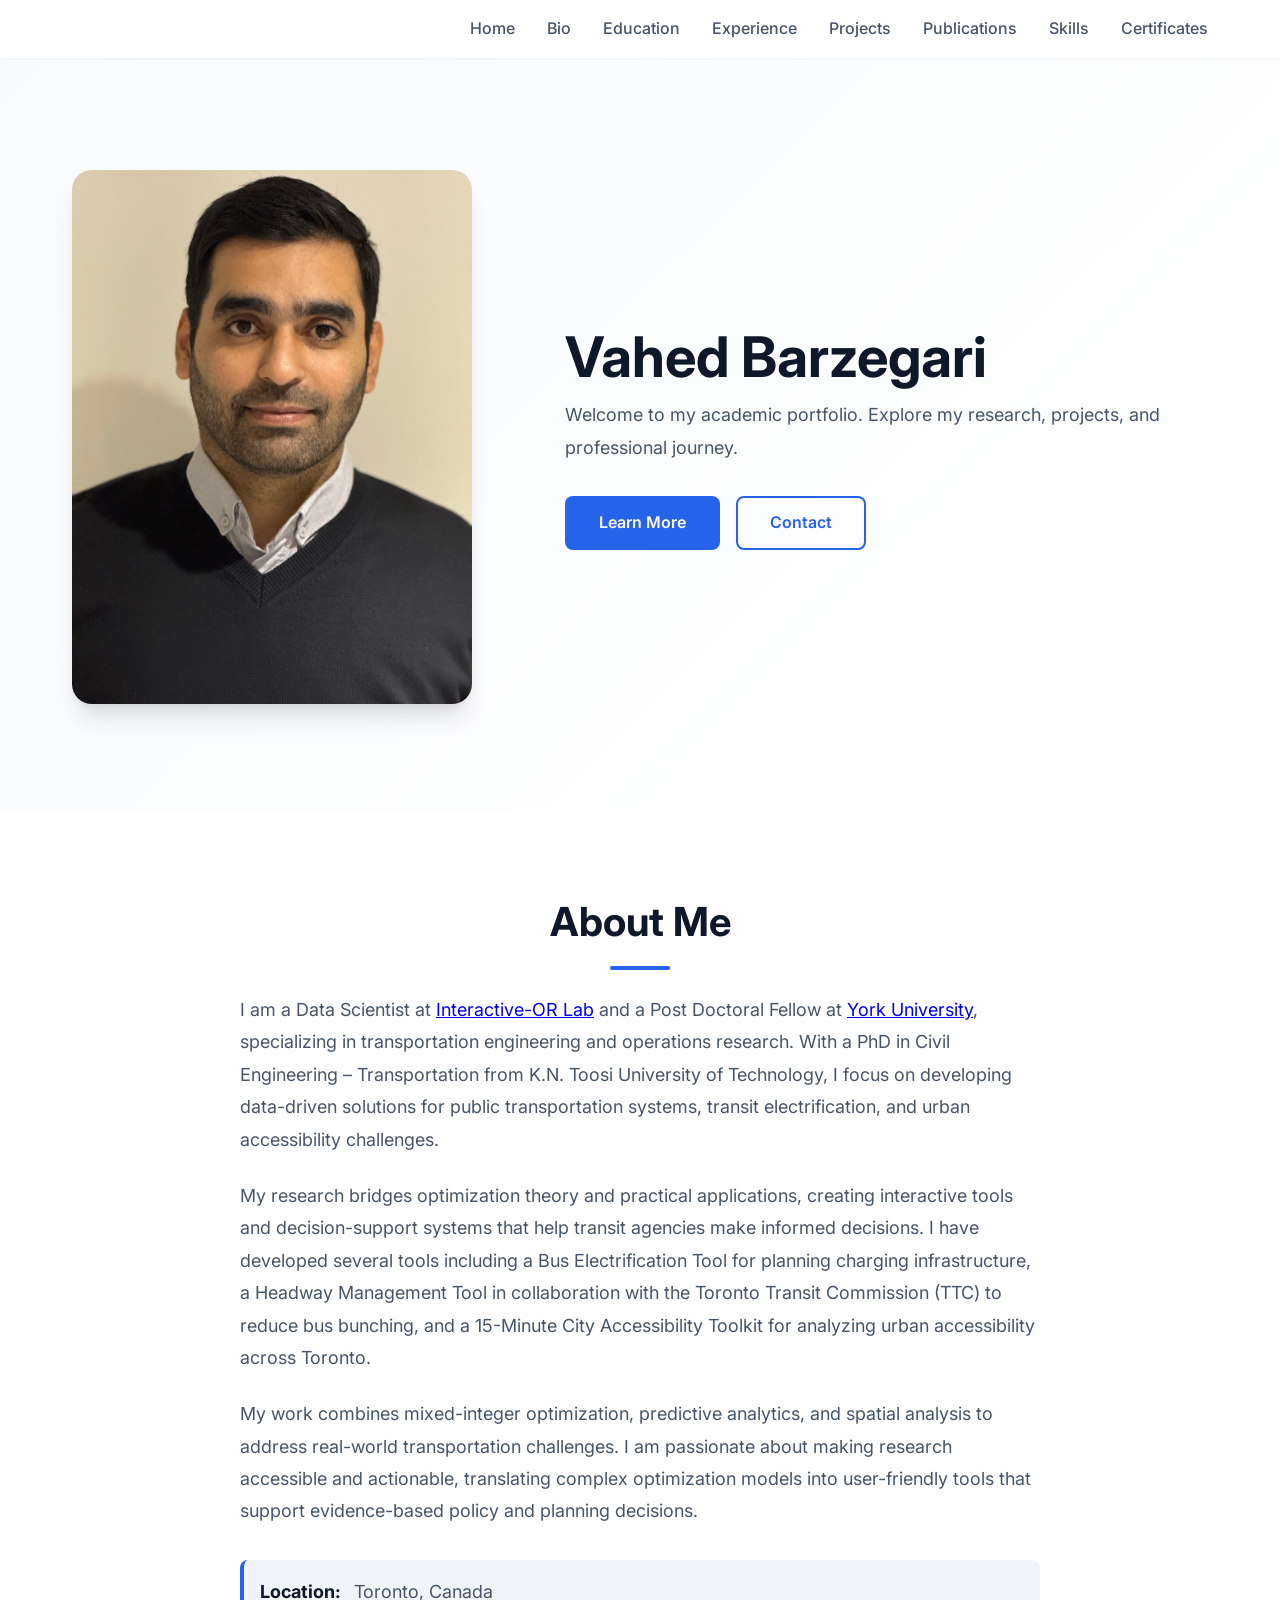
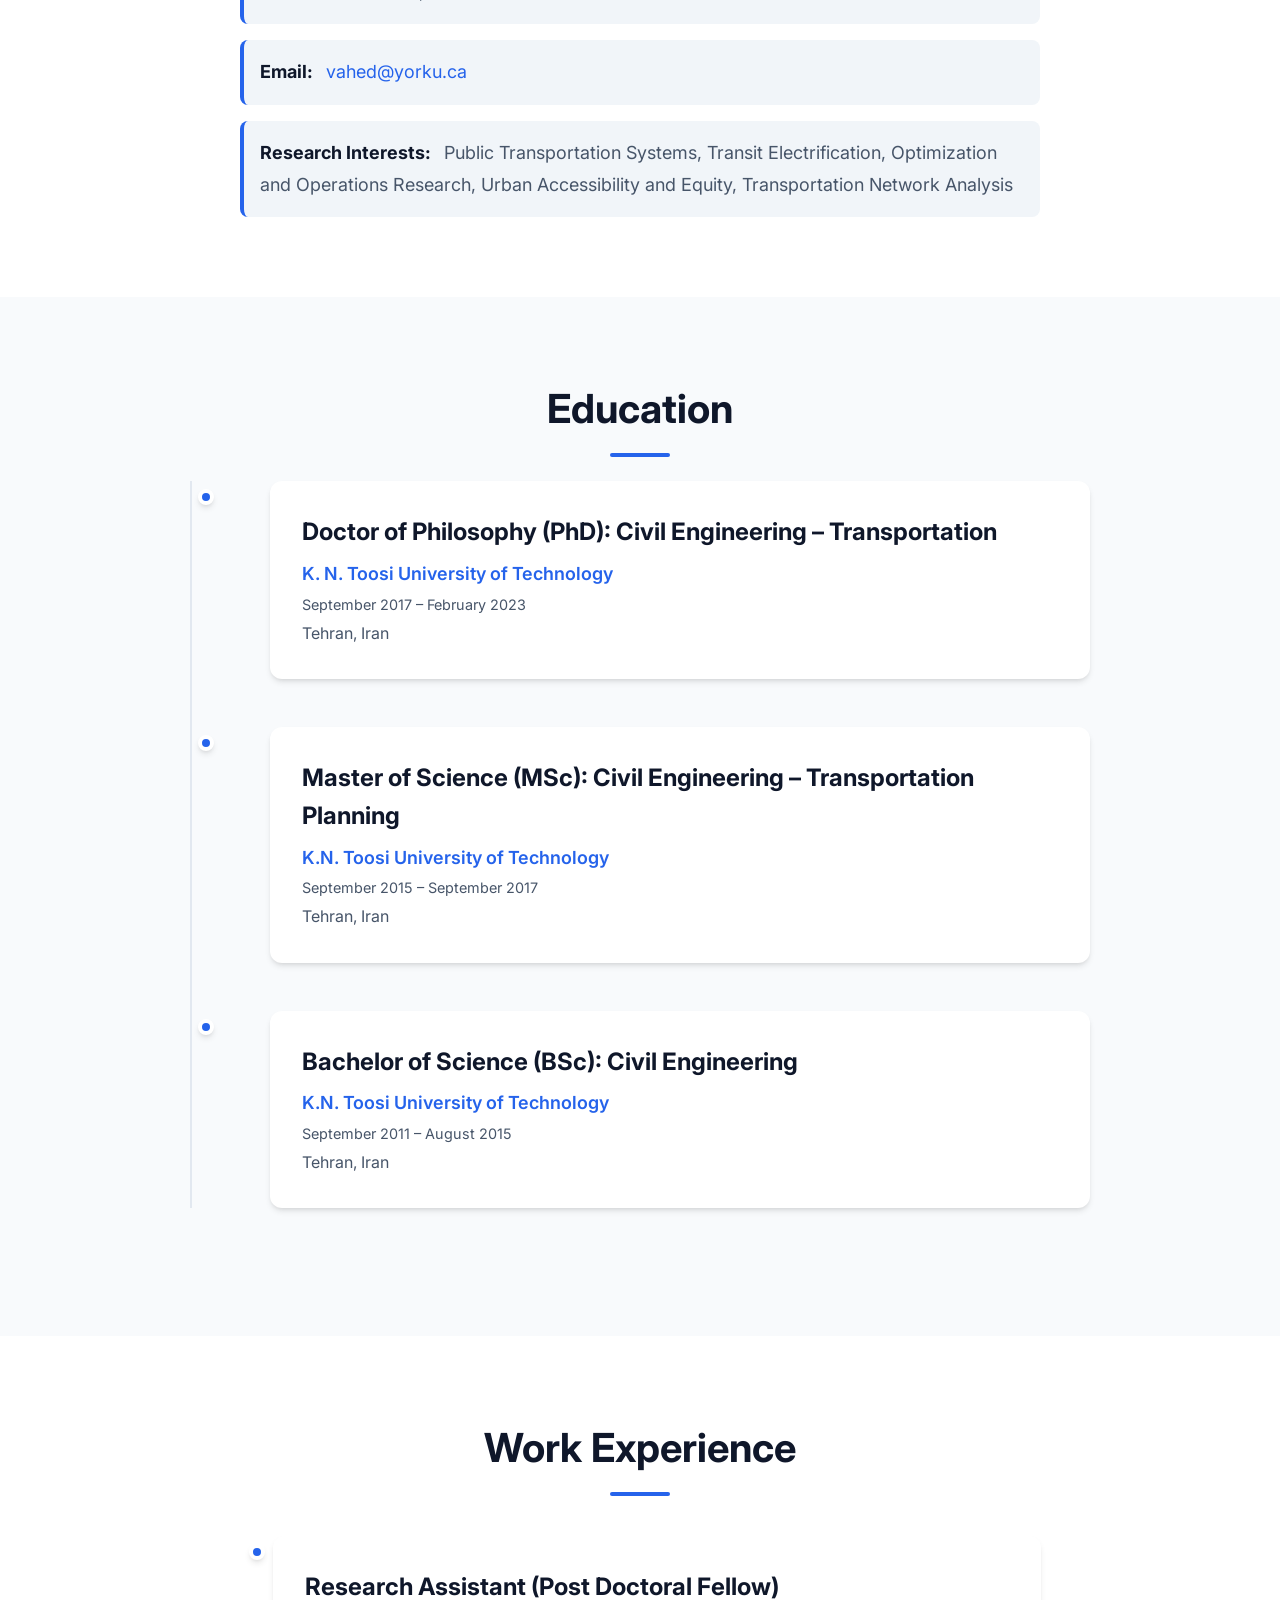
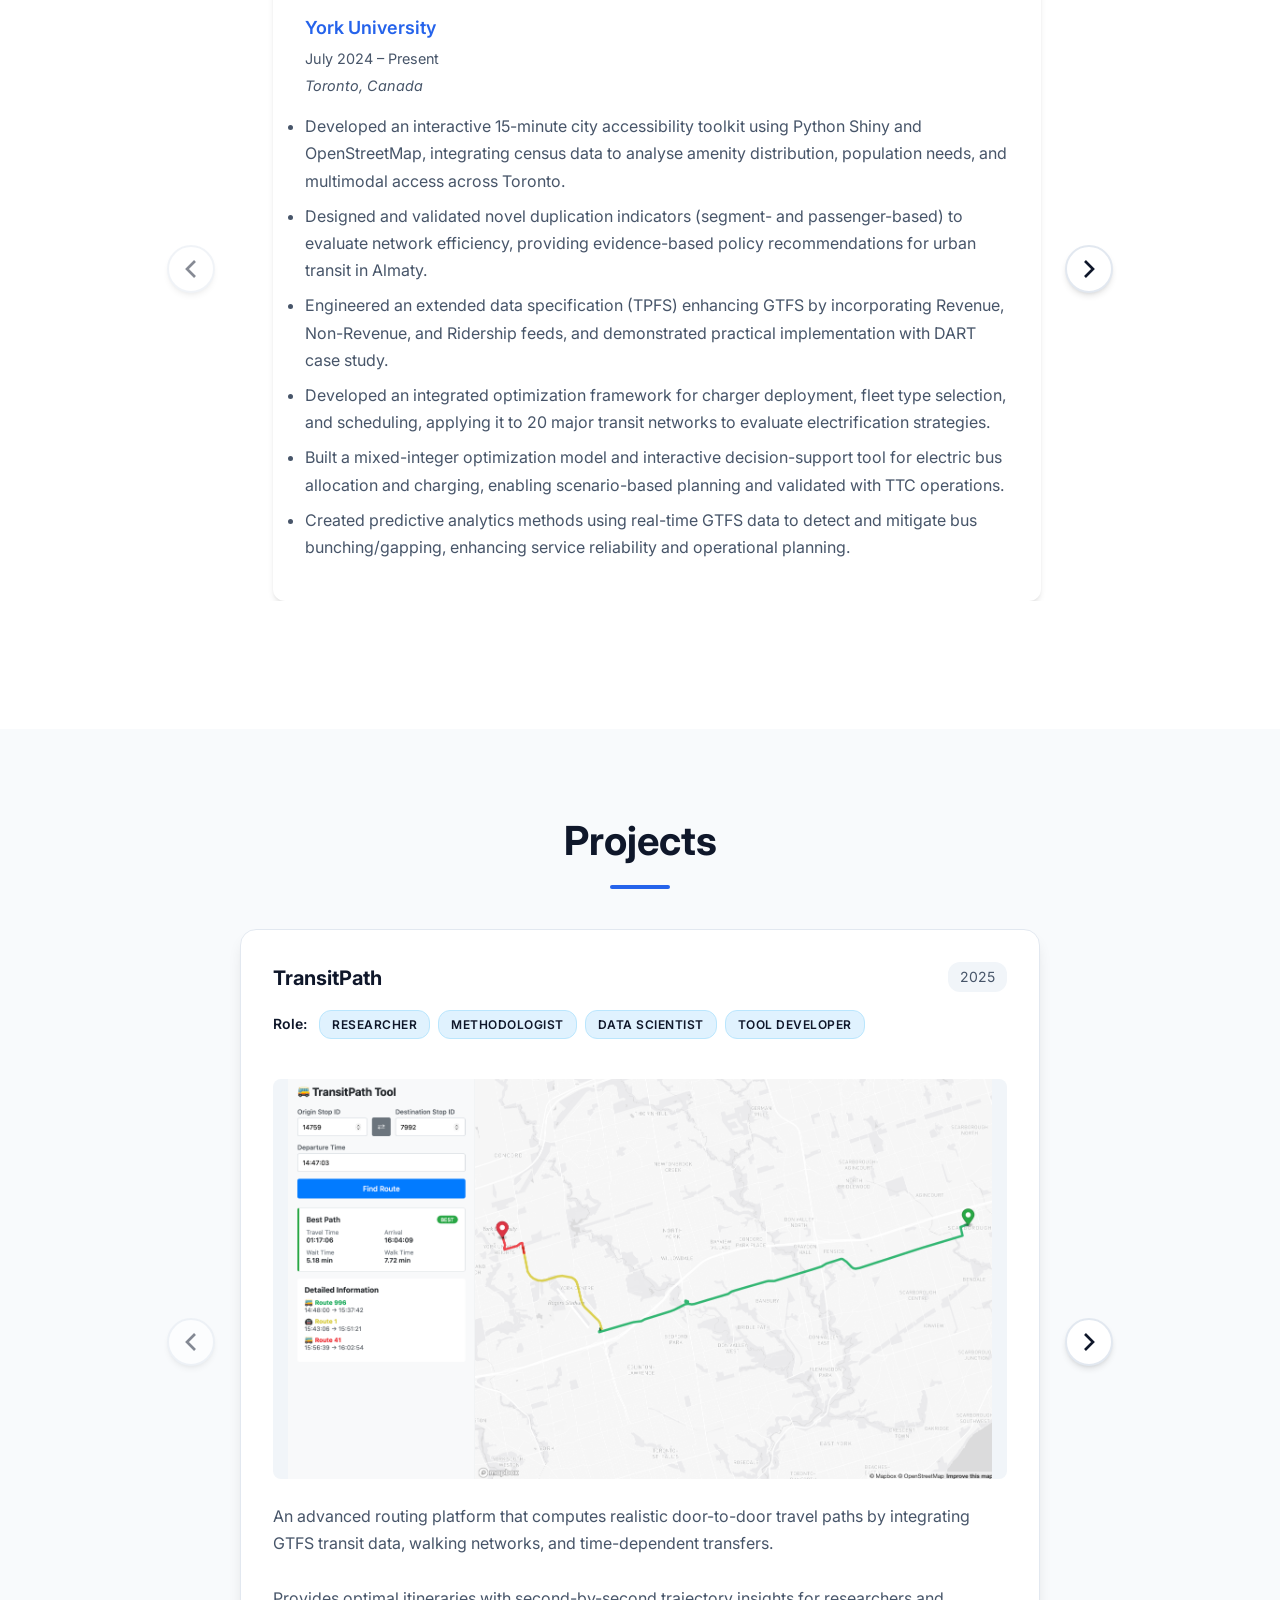
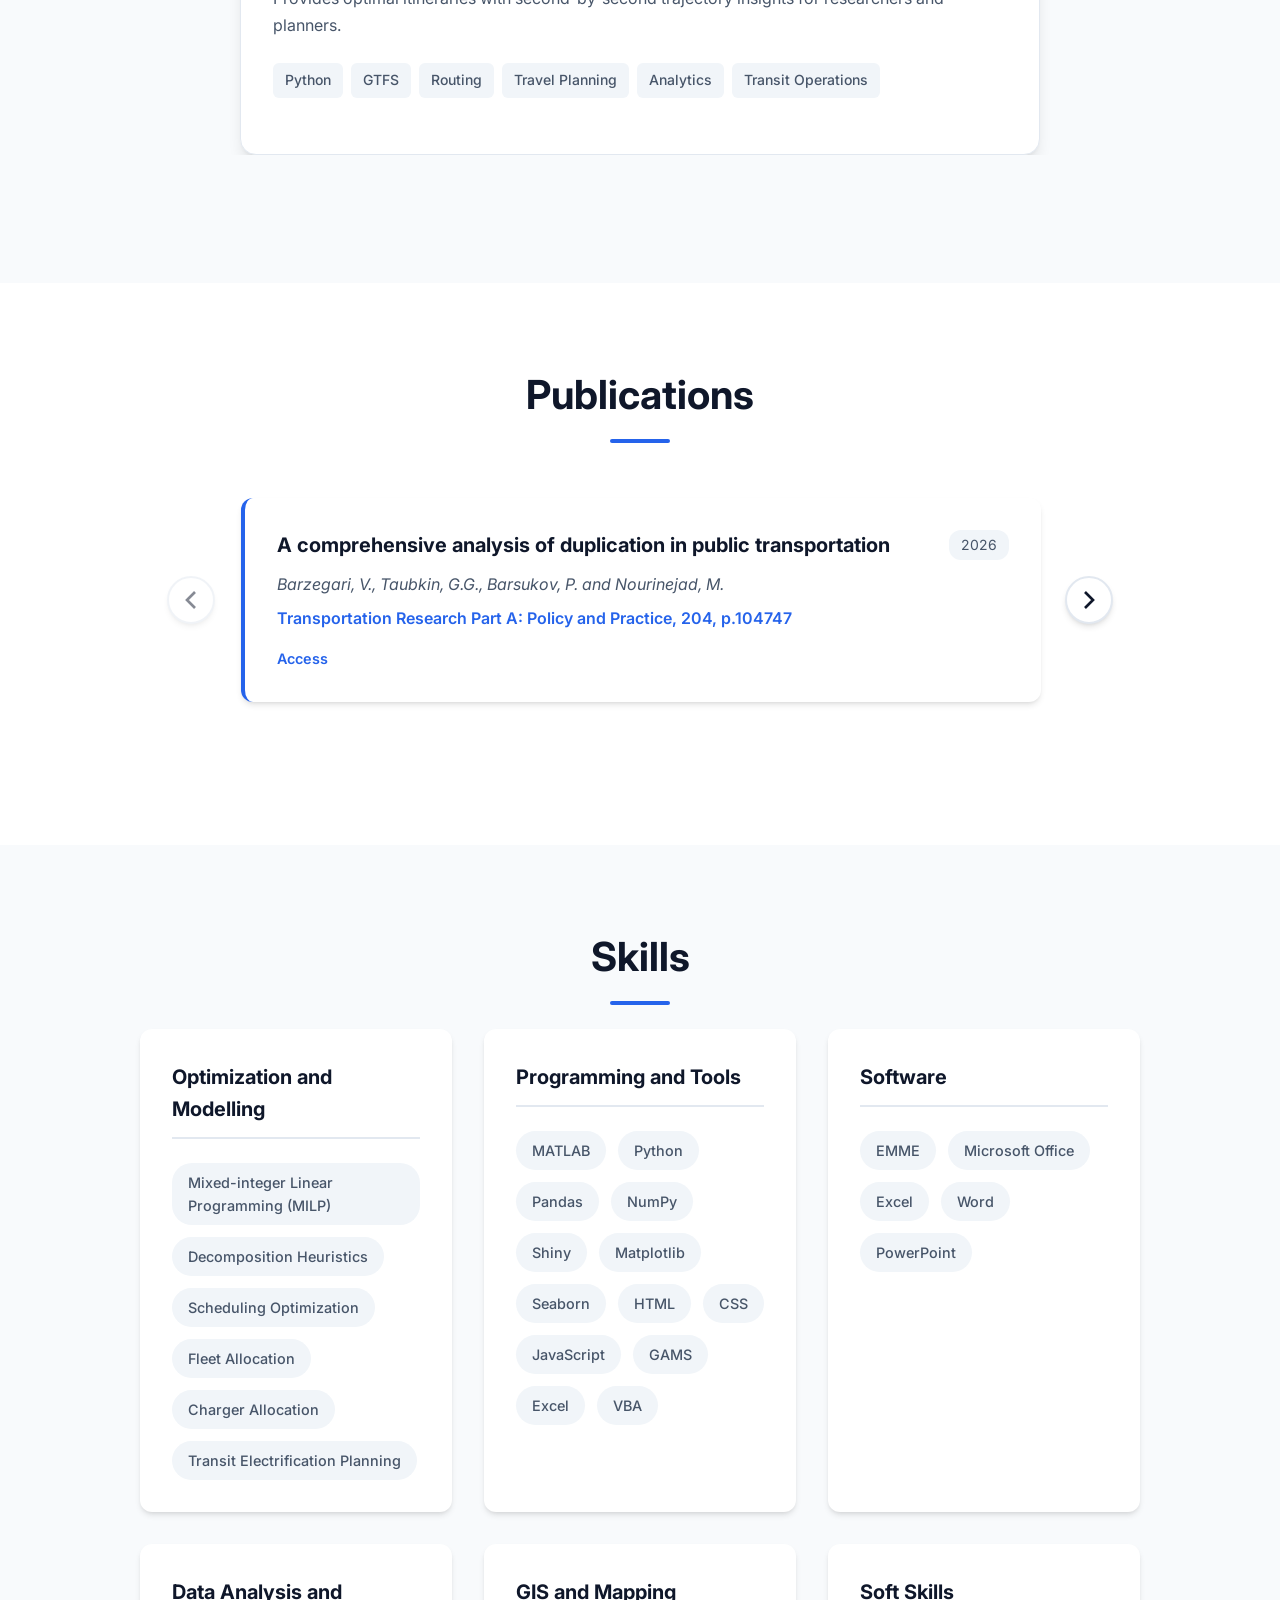
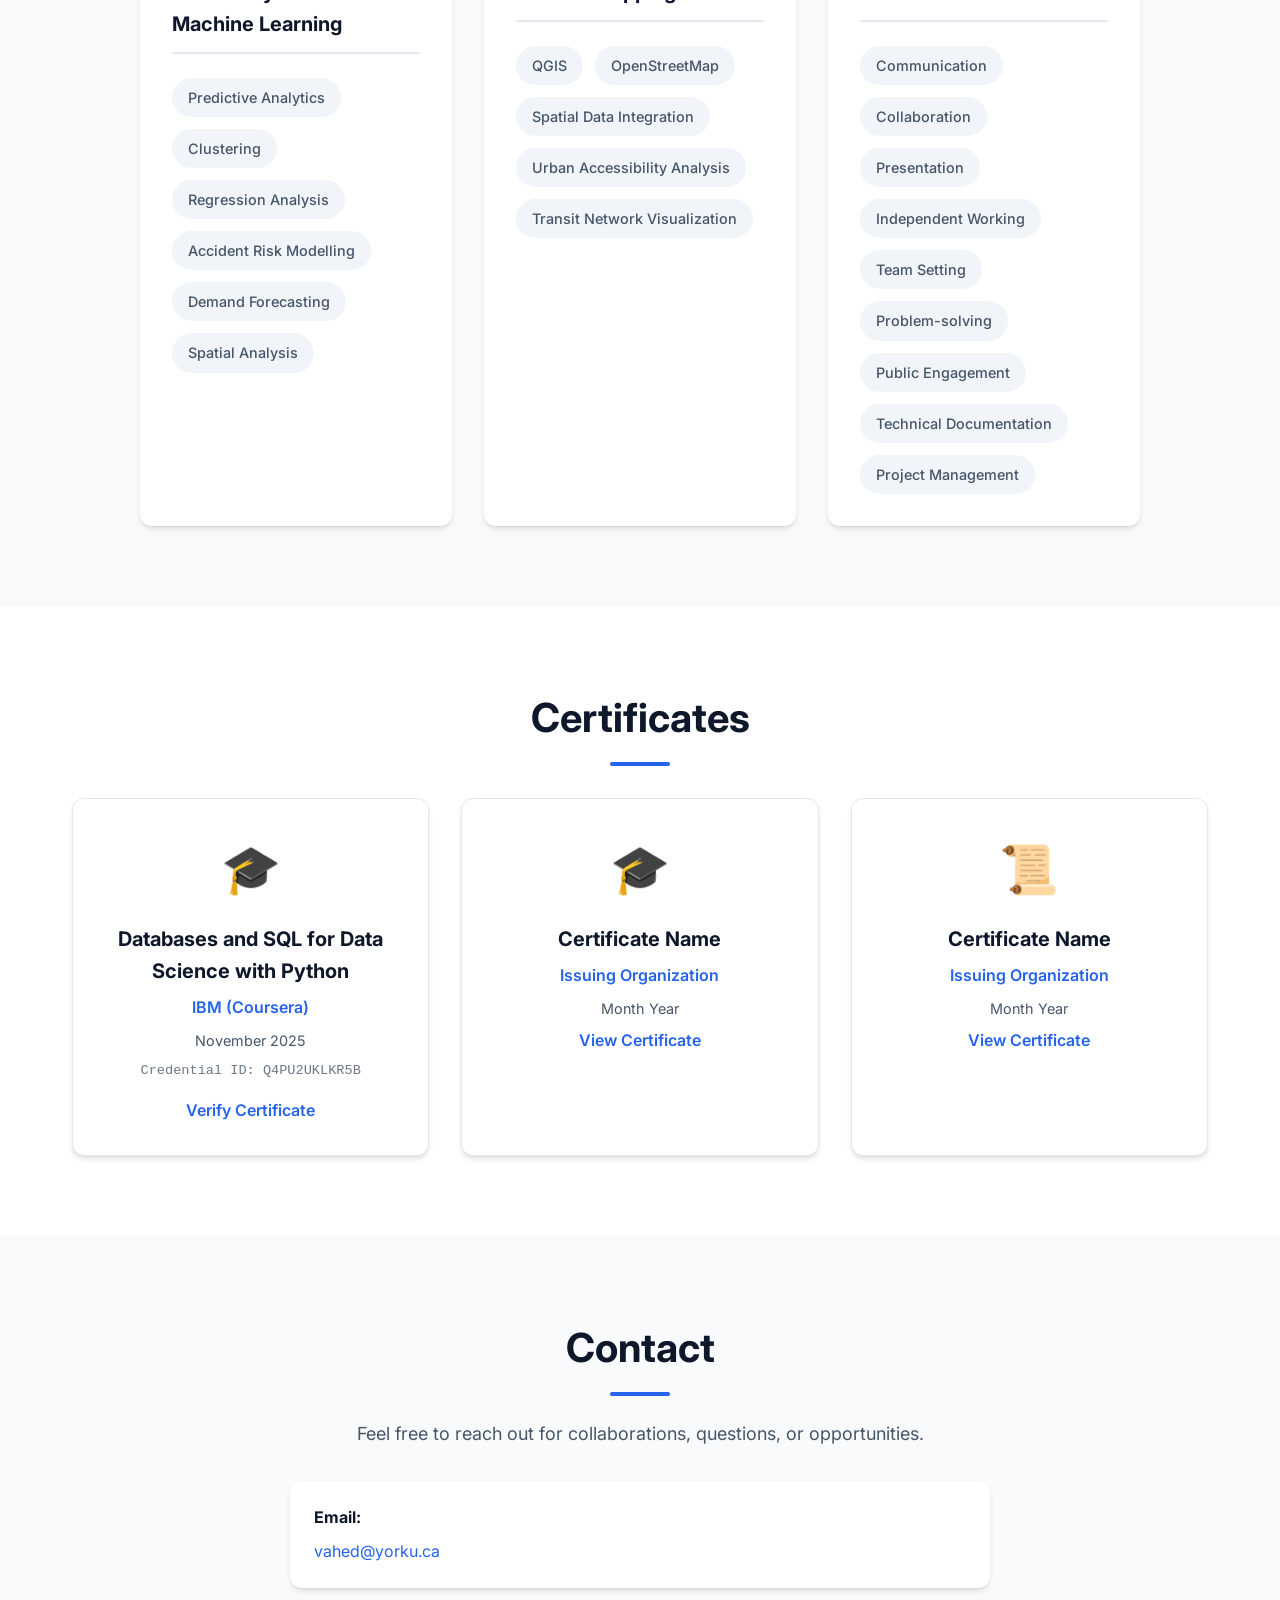
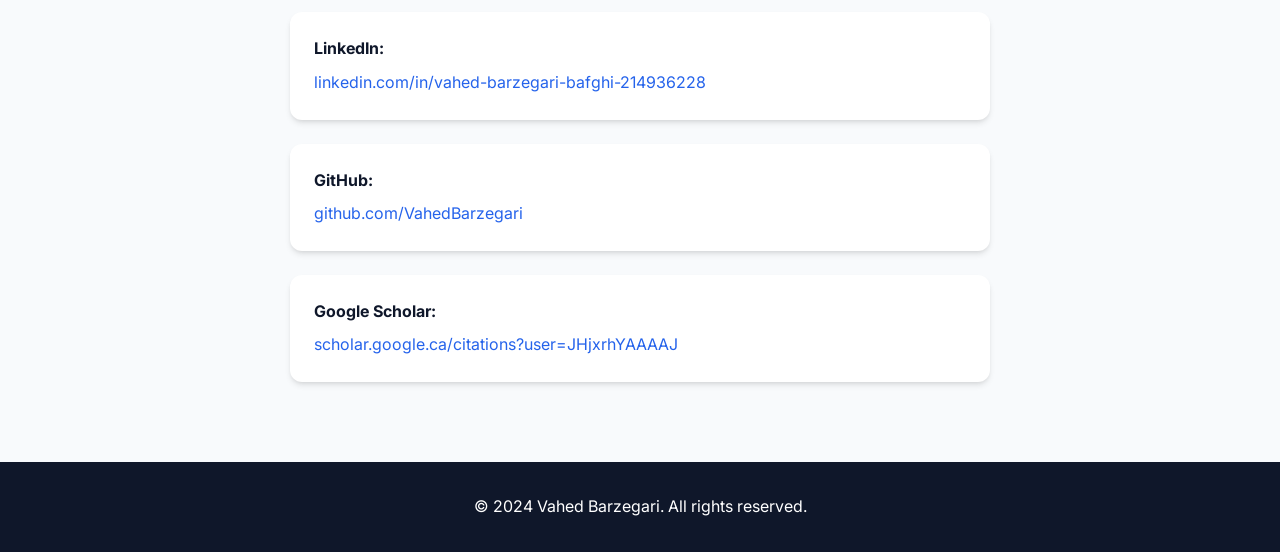
==== commit 2c7fd3b6: "adding project role" ====
--- a/index.html
+++ b/index.html
@@ -222,6 +222,13 @@
                         <h3>TransitPath</h3>
                         <span class="project-year">2025</span>
                     </div>
+                    <div class="project-roles">
+                        <span class="role-label">Role:</span>
+                        <span class="role-tag">Researcher</span>
+                        <span class="role-tag">Methodologist</span>
+                        <span class="role-tag">Data Scientist</span>
+                        <span class="role-tag">Tool Developer</span>
+                    </div>
                     <div class="project-image">
                         <img src="transitpath.png" alt="TransitPath Interface">
                     </div>
@@ -242,6 +249,13 @@
                         <h3>GTFS Analysis Tool</h3>
                         <span class="project-year">2025</span>
                     </div>
+                    <div class="project-roles">
+                        <span class="role-label">Role:</span>
+                        <span class="role-tag">Researcher</span>
+                        <span class="role-tag">Methodologist</span>
+                        <span class="role-tag">Data Scientist</span>
+                        <span class="role-tag">Tool Developer</span>
+                    </div>
                     <div class="project-image">
                         <img src="GTFSTool.png" alt="GTFS Analysis Tool Interface">
                     </div>
@@ -259,6 +273,13 @@
                     <div class="project-header">
                         <h3>Bus Electrification Tool</h3>
                         <span class="project-year">2025</span>
+                    </div>
+                    <div class="project-roles">
+                        <span class="role-label">Role:</span>
+                        <span class="role-tag">Researcher</span>
+                        <span class="role-tag">Methodologist</span>
+                        <span class="role-tag">Data Scientist</span>
+                        <span class="role-tag">Tool Developer</span>
                     </div>
                     <div class="project-image">
                         <img src="Bus Electrification Tool.png" alt="Bus Electrification Tool Interface">
@@ -279,6 +300,11 @@
                         <h3>Headway Management Tool</h3>
                         <span class="project-year">2025</span>
                     </div>
+                    <div class="project-roles">
+                        <span class="role-label">Role:</span>
+                        <span class="role-tag">Researcher</span>
+                        <span class="role-tag">Data Scientist</span>
+                    </div>
                     <div class="project-image">
                         <img src="Bunching Tool.png" alt="Headway Management Tool Interface">
                     </div>
@@ -297,6 +323,13 @@
                     <div class="project-header">
                         <h3>15-Minute City Accessibility Toolkit</h3>
                         <span class="project-year">2025</span>
+                    </div>
+                    <div class="project-roles">
+                        <span class="role-label">Role:</span>
+                        <span class="role-tag">Researcher</span>
+                        <span class="role-tag">Methodologist</span>
+                        <span class="role-tag">Data Scientist</span>
+                        <span class="role-tag">Tool Developer</span>
                     </div>
                     <div class="project-image">
                         <img src="15Minute Toolkit.png" alt="15-Minute City Accessibility Toolkit Interface">
--- a/styles.css
+++ b/styles.css
@@ -389,7 +389,7 @@
     width: 100%;
     margin-top: 1rem;
     perspective: 1200px;
-    padding: 1rem 80px 3rem;
+    padding: 1rem 90px 3rem;
     overflow: visible;
 }
 
@@ -476,7 +476,7 @@
     background: var(--primary-color);
     color: white;
     border-color: var(--primary-color);
-    transform: translateY(-50%) scale(1.1);
+    transform: translateY(-50%) scale(1.05);
     box-shadow: var(--shadow-lg);
 }
 
@@ -485,11 +485,11 @@
 }
 
 .carousel-btn-prev {
-    left: 0;
+    left: 5px;
 }
 
 .carousel-btn-next {
-    right: 0;
+    right: 5px;
 }
 
 .carousel-btn svg {
@@ -566,7 +566,7 @@
 .timeline-carousel .timeline-item {
     padding-left: 2rem;
     margin-bottom: 0;
-    max-width: 900px;
+    max-width: 800px;
     width: 100%;
     margin-left: auto;
     margin-right: auto;
@@ -649,6 +649,33 @@
     margin-bottom: 1rem;
 }
 
+.project-roles {
+    display: flex;
+    flex-wrap: wrap;
+    align-items: center;
+    gap: 0.5rem;
+    margin-bottom: 1rem;
+}
+
+.role-label {
+    font-size: 0.875rem;
+    font-weight: 600;
+    color: var(--text-primary);
+    margin-right: 0.25rem;
+}
+
+.role-tag {
+    font-size: 0.75rem;
+    padding: 0.25rem 0.75rem;
+    background: #e0f2fe;
+    color: var(--text-primary);
+    border-radius: 12px;
+    font-weight: 600;
+    text-transform: uppercase;
+    letter-spacing: 0.5px;
+    border: 1px solid #bae6fd;
+}
+
 .project-header h3 {
     font-size: 1.25rem;
     color: var(--text-primary);
@@ -721,7 +748,7 @@
     box-shadow: var(--shadow-md);
     transition: var(--transition);
     border-left: 4px solid var(--primary-color);
-    max-width: 900px;
+    max-width: 800px;
     margin: 0 auto;
     width: 100%;
     min-height: 200px;
@@ -1064,17 +1091,21 @@
         min-width: 100%;
     }
     
+    .carousel-wrapper {
+        padding: 1rem 50px 3rem;
+    }
+    
     .carousel-btn {
         width: 40px;
         height: 40px;
     }
     
     .carousel-btn-prev {
-        left: -20px;
+        left: 5px;
     }
     
     .carousel-btn-next {
-        right: -20px;
+        right: 5px;
     }
     
     .carousel-btn svg {
@@ -1085,6 +1116,21 @@
     .carousel-navigation {
         gap: 0.5rem;
     }
+    
+    .carousel-slide {
+        padding: 0 0.5rem;
+    }
+    
+    .project-card,
+    .publication-item,
+    .timeline-carousel .timeline-item {
+        padding: 1.5rem;
+    }
+    
+    .project-image {
+        min-height: 180px;
+        max-height: 300px;
+    }
 
     .skills-container {
         grid-template-columns: 1fr;
@@ -1096,6 +1142,23 @@
 
     .hero-buttons {
         justify-content: center;
+    }
+    
+    .project-tags {
+        gap: 0.375rem;
+    }
+    
+    .tag {
+        font-size: 0.8rem;
+        padding: 0.25rem 0.625rem;
+    }
+    
+    .timeline-carousel .timeline-item {
+        padding-left: 1.5rem;
+    }
+    
+    .timeline-carousel .timeline-marker {
+        left: 0.25rem;
     }
 }
 
@@ -1112,5 +1175,78 @@
         padding: 0.625rem 1.5rem;
         font-size: 0.9rem;
     }
-}
-
+    
+    .carousel-wrapper {
+        padding: 1rem 40px 3rem;
+    }
+    
+    .carousel-btn {
+        width: 36px;
+        height: 36px;
+    }
+    
+    .carousel-btn-prev {
+        left: 2px;
+    }
+    
+    .carousel-btn-next {
+        right: 2px;
+    }
+    
+    .carousel-btn svg {
+        width: 20px;
+        height: 20px;
+    }
+    
+    .project-card,
+    .publication-item,
+    .timeline-carousel .timeline-item {
+        padding: 1rem;
+    }
+    
+    .project-image {
+        min-height: 150px;
+        max-height: 250px;
+    }
+    
+    .project-header h3,
+    .publication-header h3 {
+        font-size: 1.1rem;
+        line-height: 1.3;
+    }
+    
+    .project-description,
+    .publication-authors,
+    .publication-venue {
+        font-size: 0.9rem;
+        line-height: 1.6;
+    }
+    
+    .project-roles {
+        gap: 0.375rem;
+    }
+    
+    .role-label {
+        font-size: 0.8rem;
+    }
+    
+    .role-tag {
+        font-size: 0.7rem;
+        padding: 0.2rem 0.6rem;
+    }
+    
+    .project-card,
+    .publication-item {
+        max-width: 100%;
+    }
+    
+    .carousel-slide {
+        padding: 0 0.25rem;
+    }
+    
+    .timeline-description li {
+        font-size: 0.9rem;
+        margin-bottom: 0.75rem;
+    }
+}
+
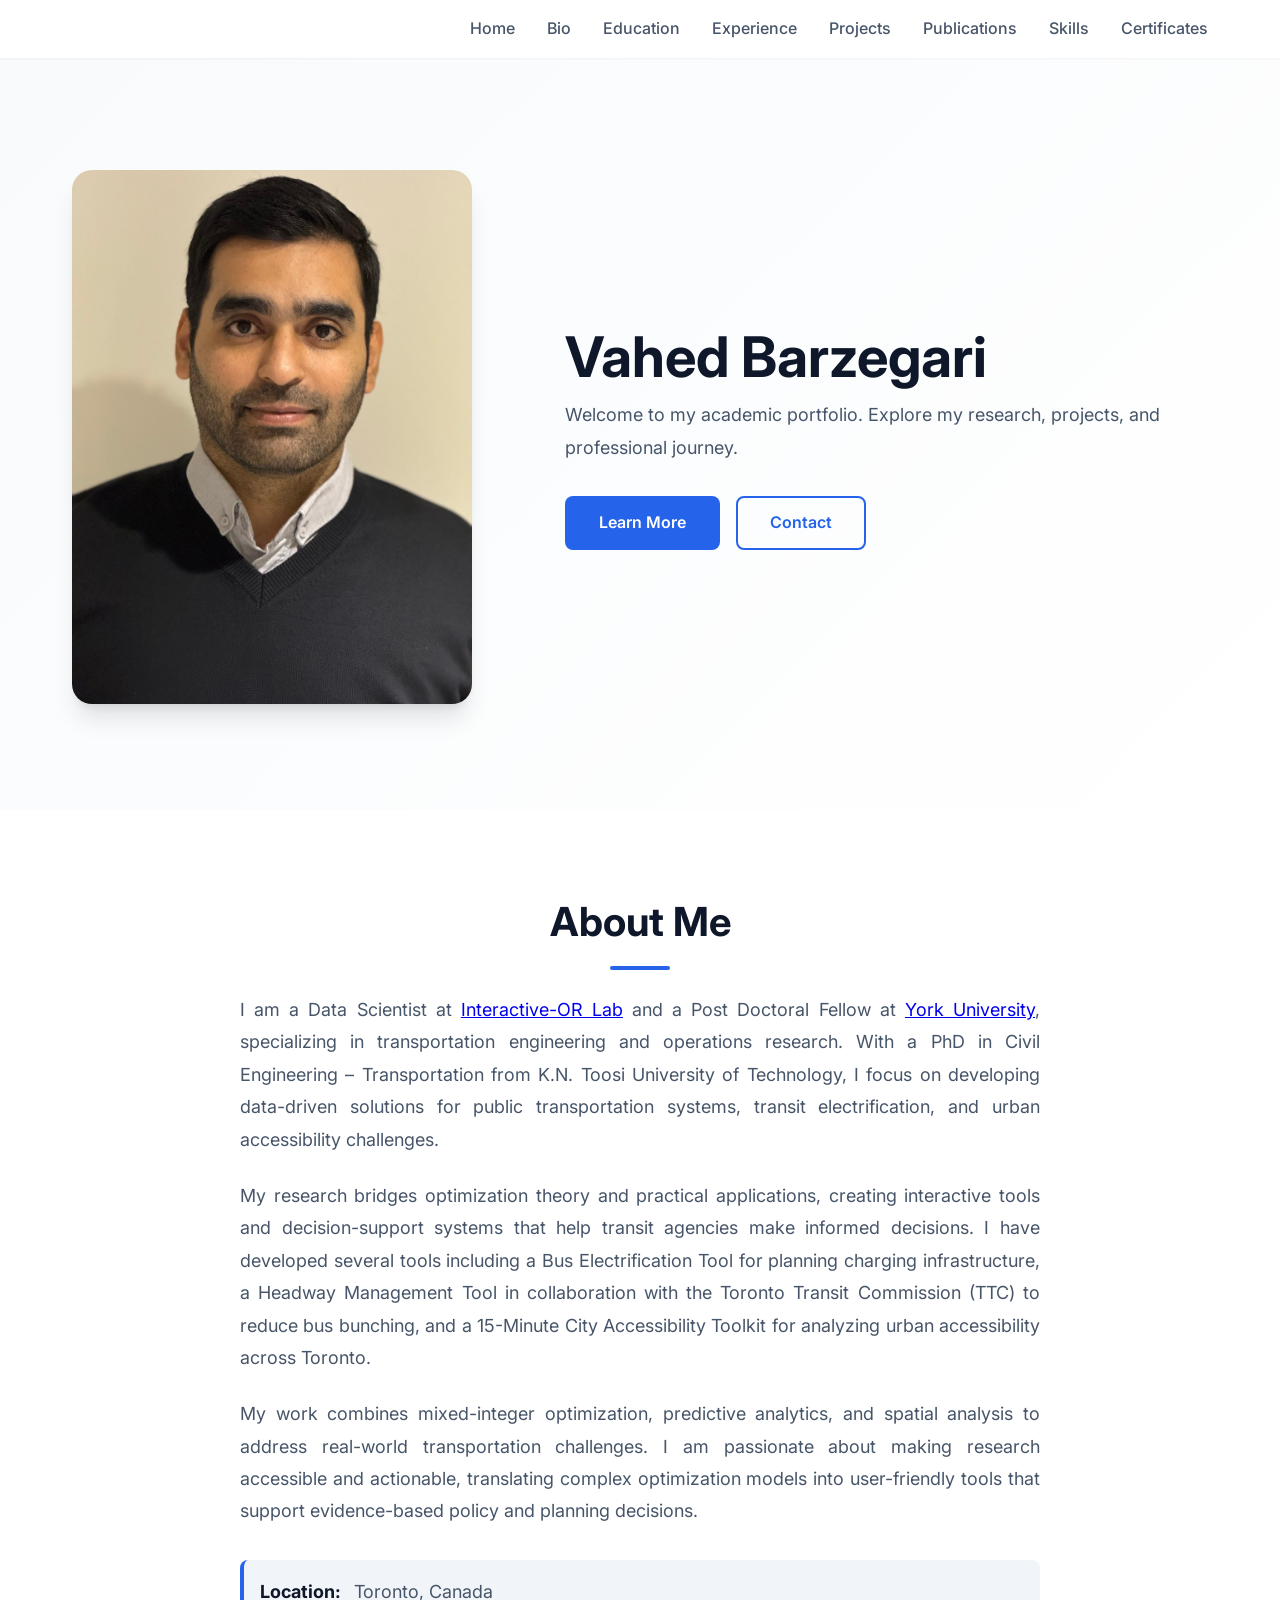
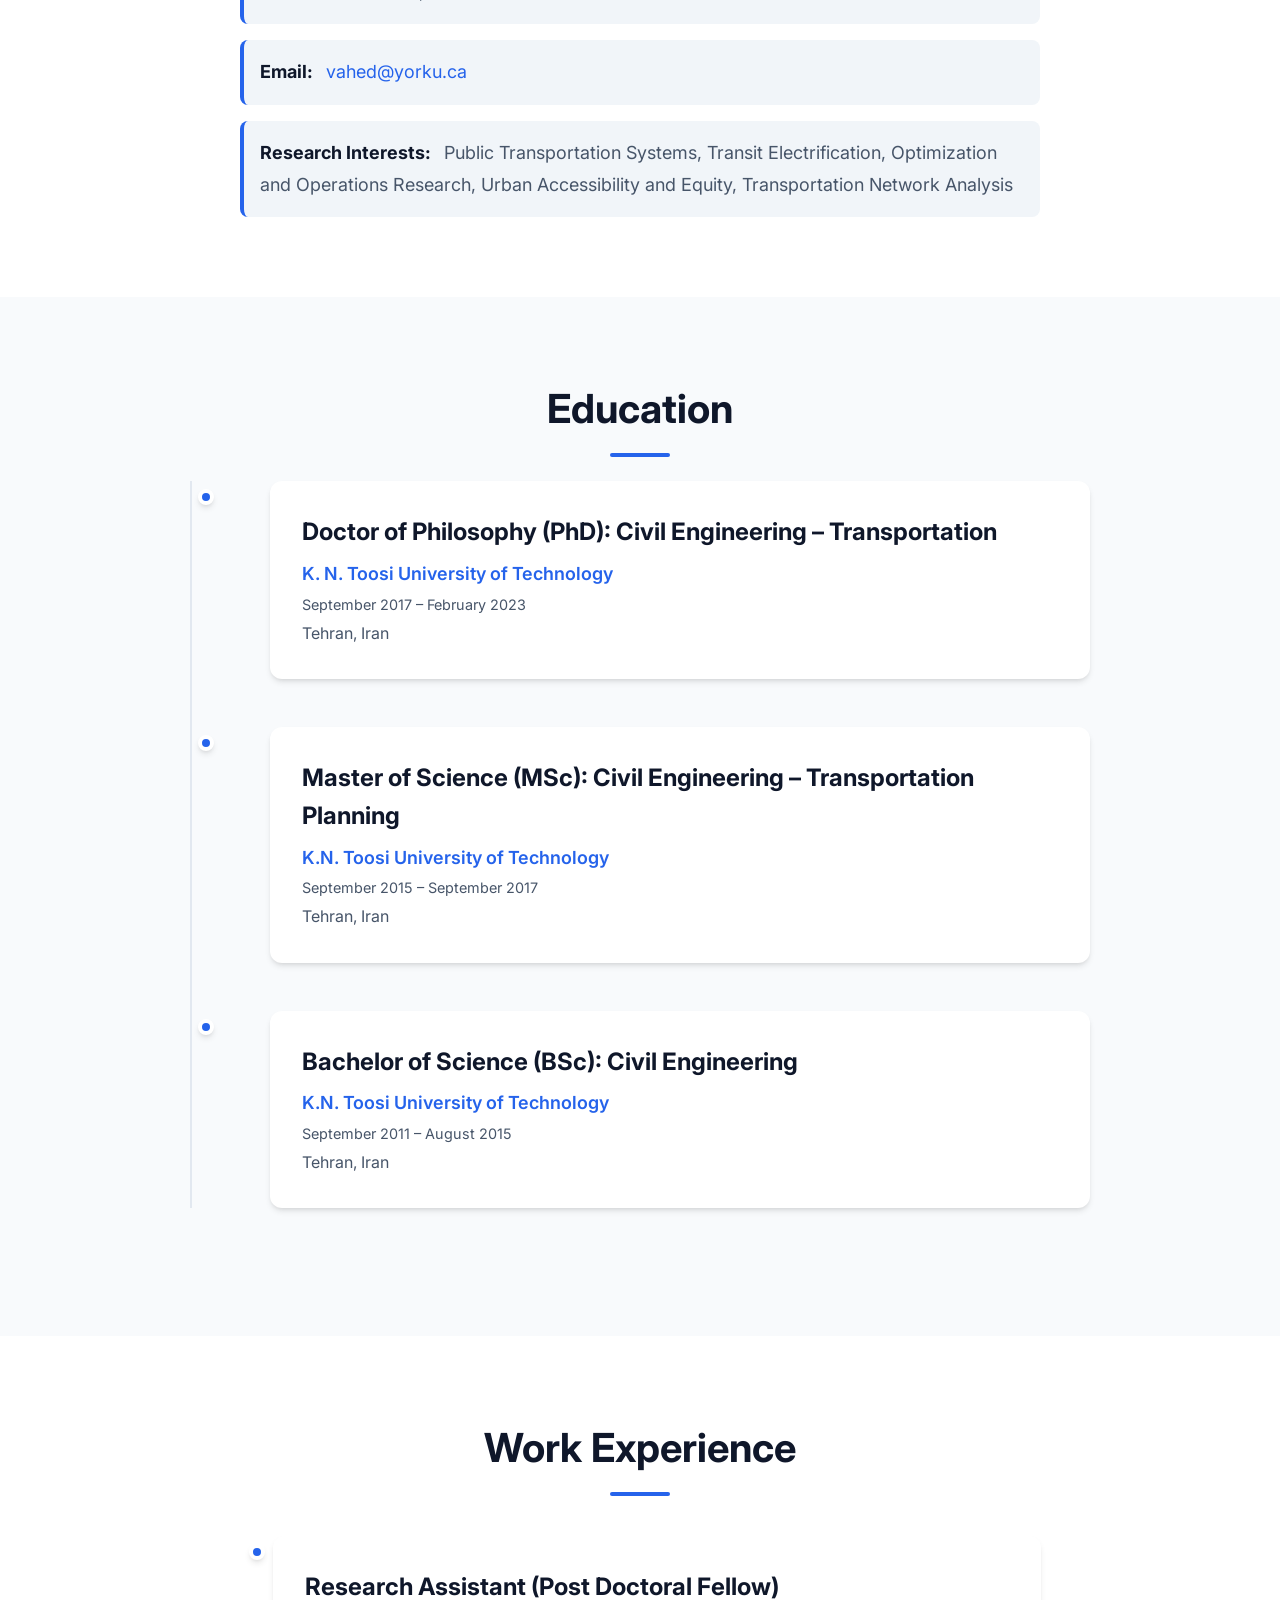
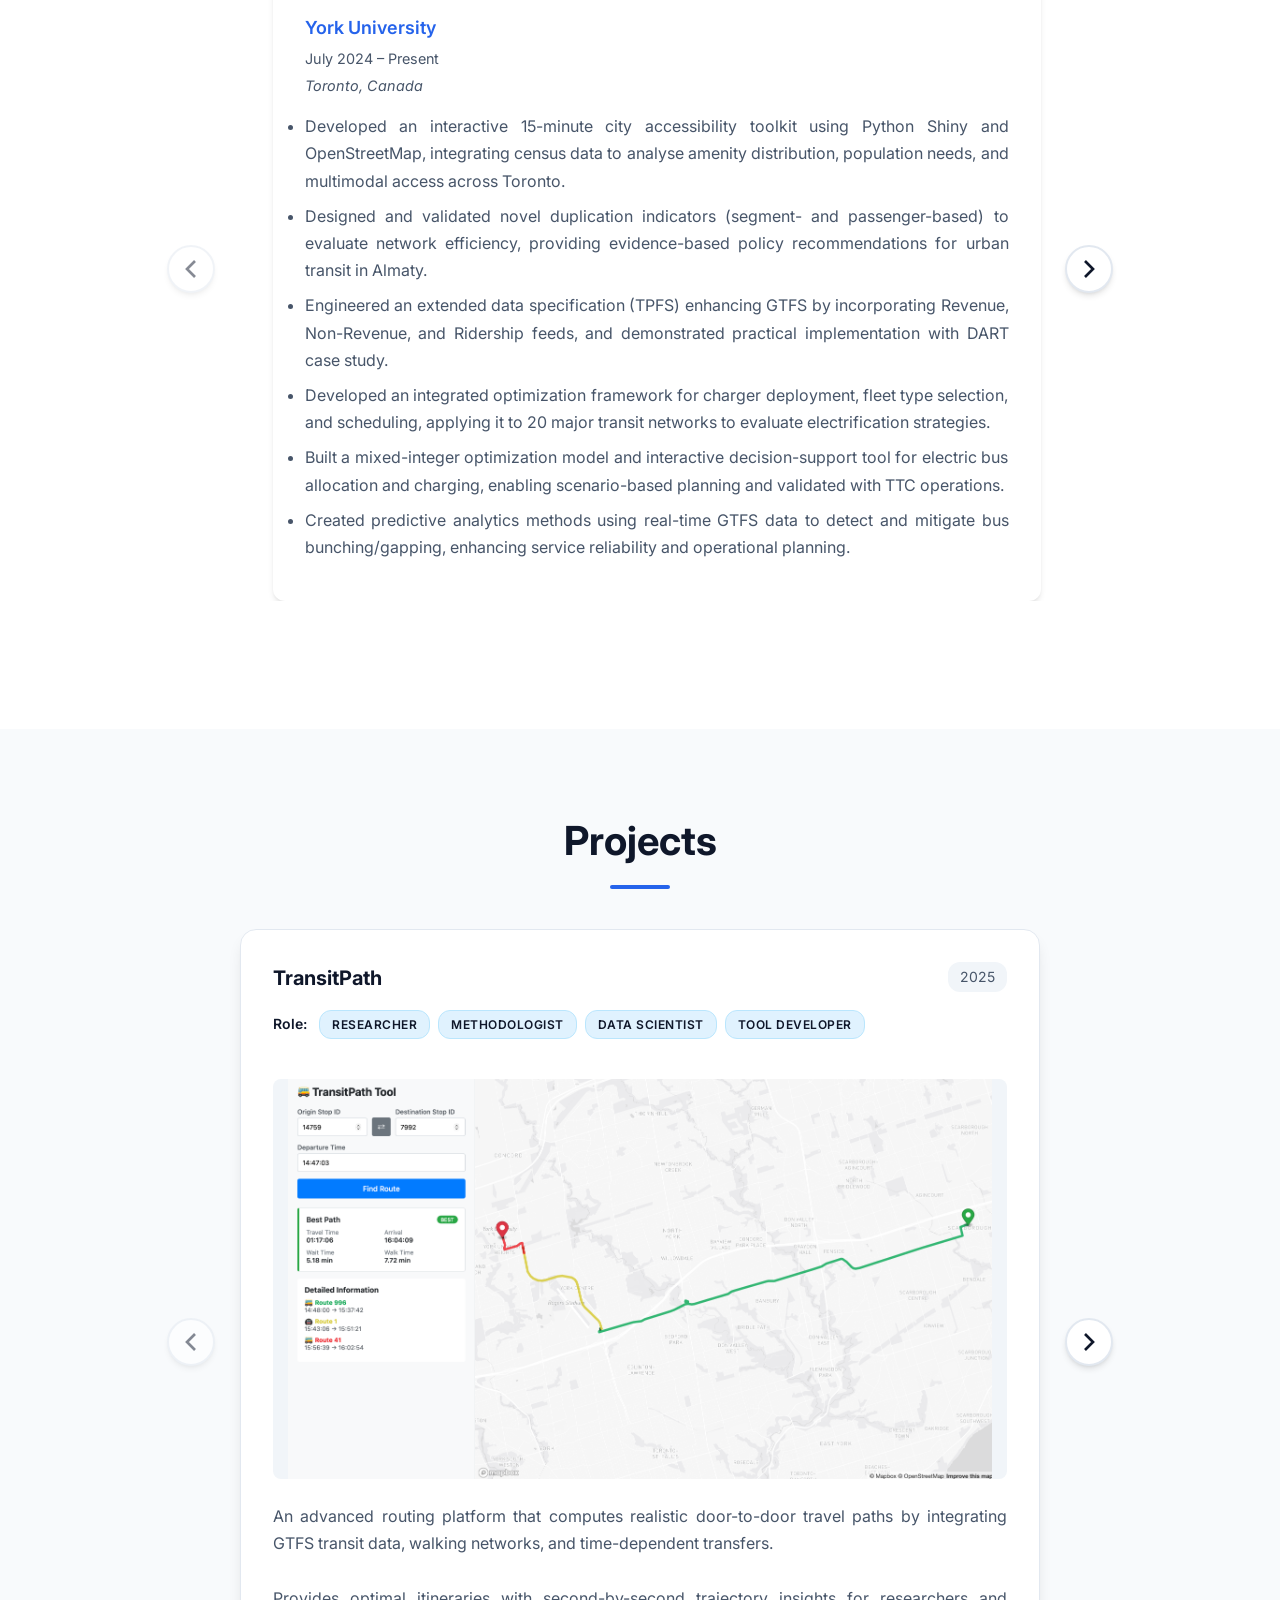
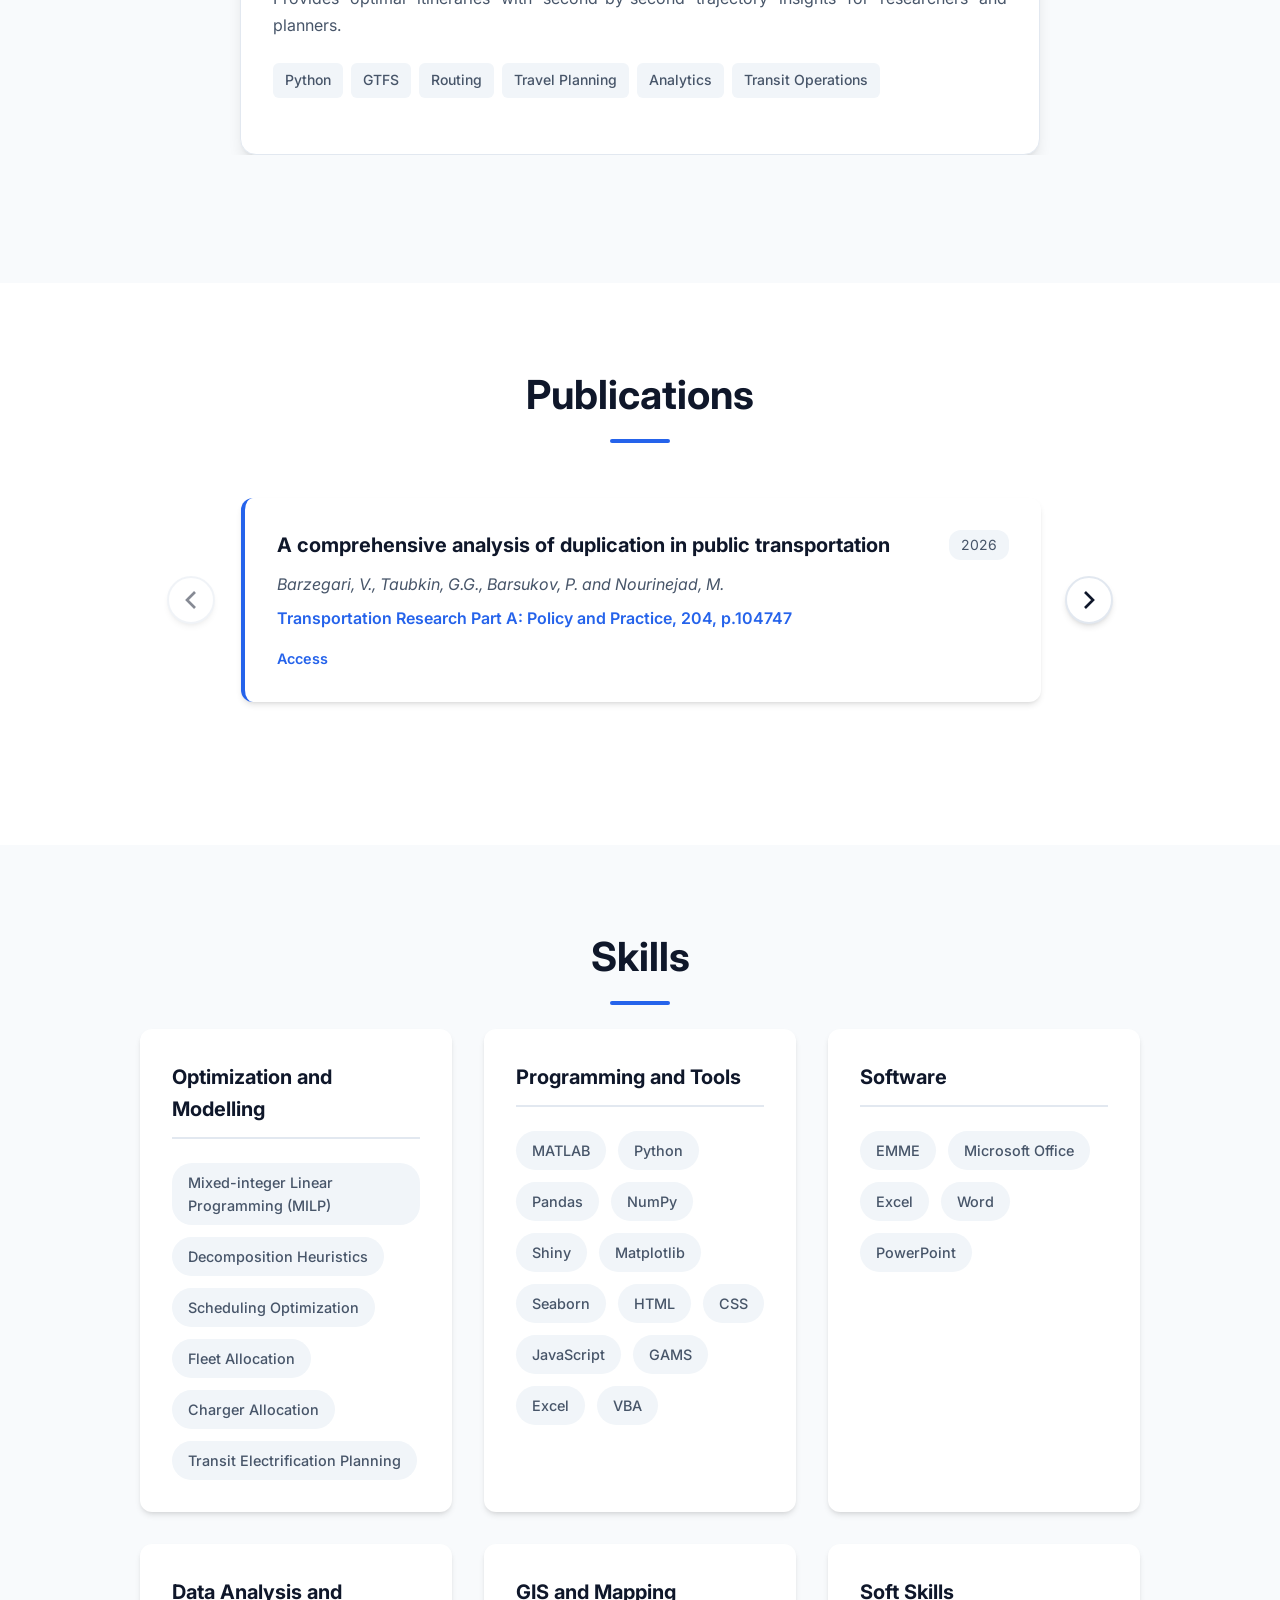
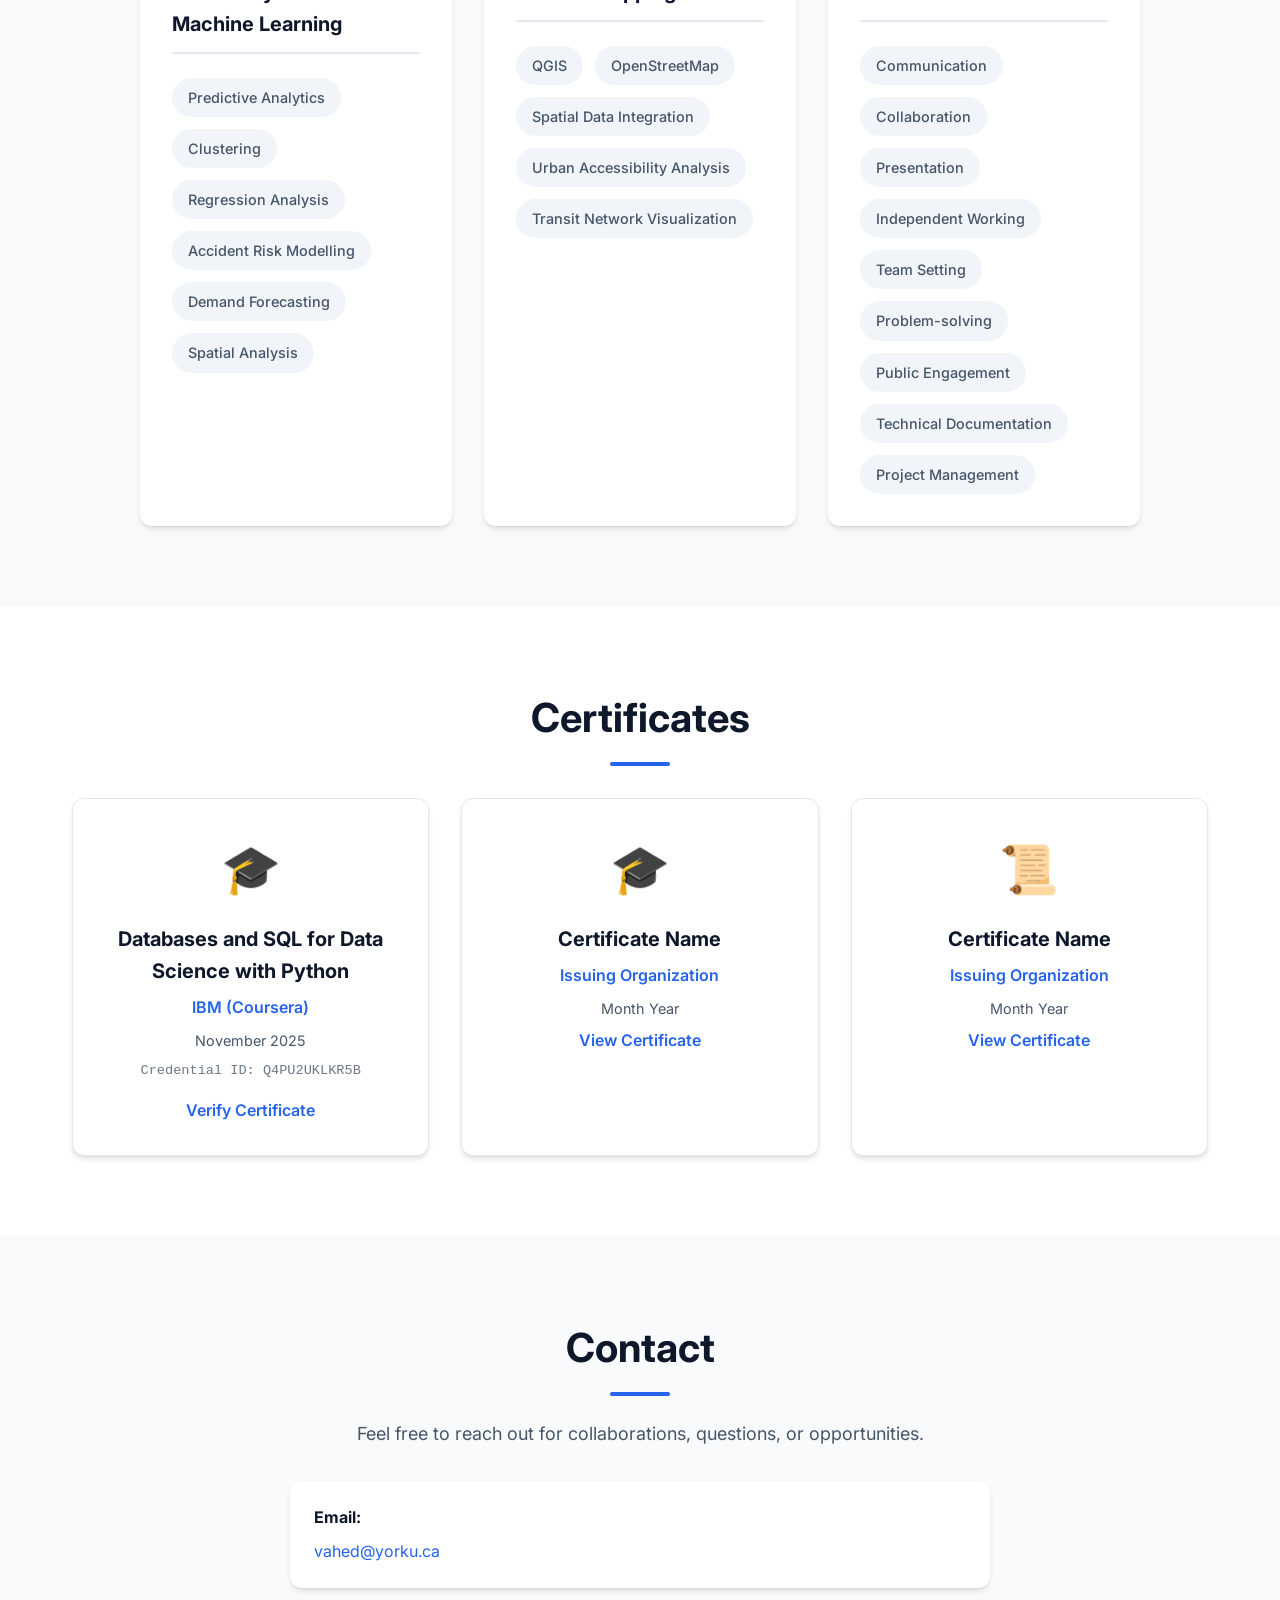
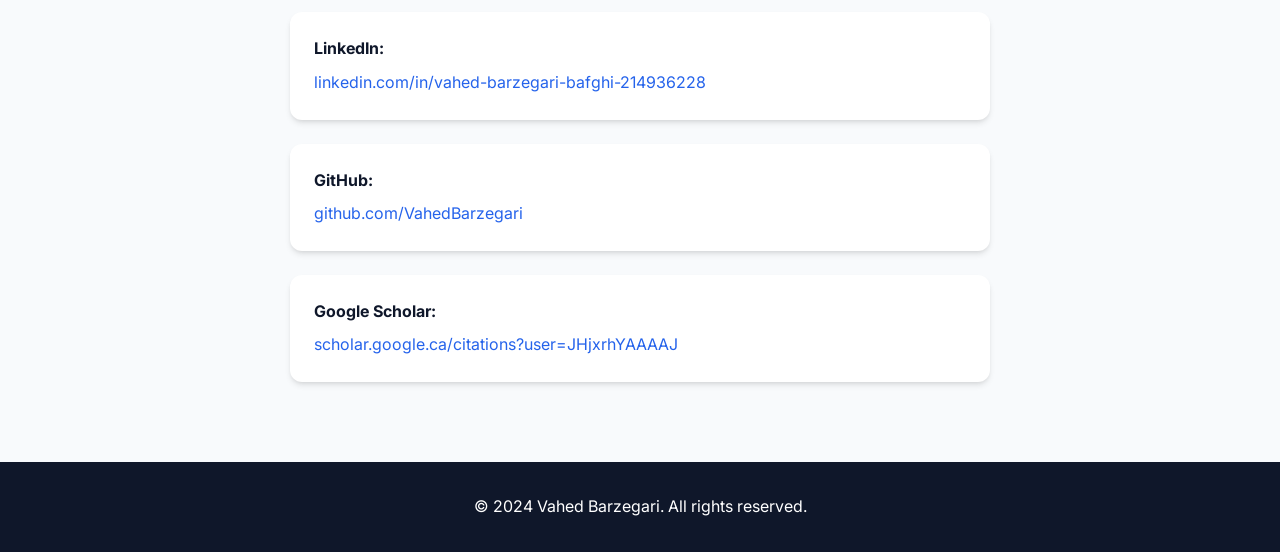
==== commit 29b60690: "revising style" ====
--- a/index.html
+++ b/index.html
@@ -259,7 +259,7 @@
                     <div class="project-image">
                         <img src="GTFSTool.png" alt="GTFS Analysis Tool Interface">
                     </div>
-                    <p class="project-description">A comprehensive validation and analytics tool for GTFS datasets.<br><br>Enables researchers, planners, and developers to identify data issues, validate feed quality, and gain deeper insights into transit network structures.</p>
+                    <p class="project-description">Enables researchers, planners, and developers to identify data issues, validate feed quality, and gain deeper insights into transit network structures.</p>
                     <div class="project-tags">
                         <span class="tag">JavaScript</span>
                         <span class="tag">GTFS</span>
--- a/styles.css
+++ b/styles.css
@@ -262,6 +262,7 @@
 
 .bio-text p {
     margin-bottom: 1.5rem;
+    text-align: justify;
 }
 
 .bio-details {
@@ -372,6 +373,7 @@
     line-height: 1.7;
     word-wrap: break-word;
     overflow-wrap: break-word;
+    text-align: justify;
 }
 
 .timeline-description ul {
@@ -697,6 +699,7 @@
     word-wrap: break-word;
     overflow-wrap: break-word;
     hyphens: auto;
+    text-align: justify;
 }
 
 .project-tags {
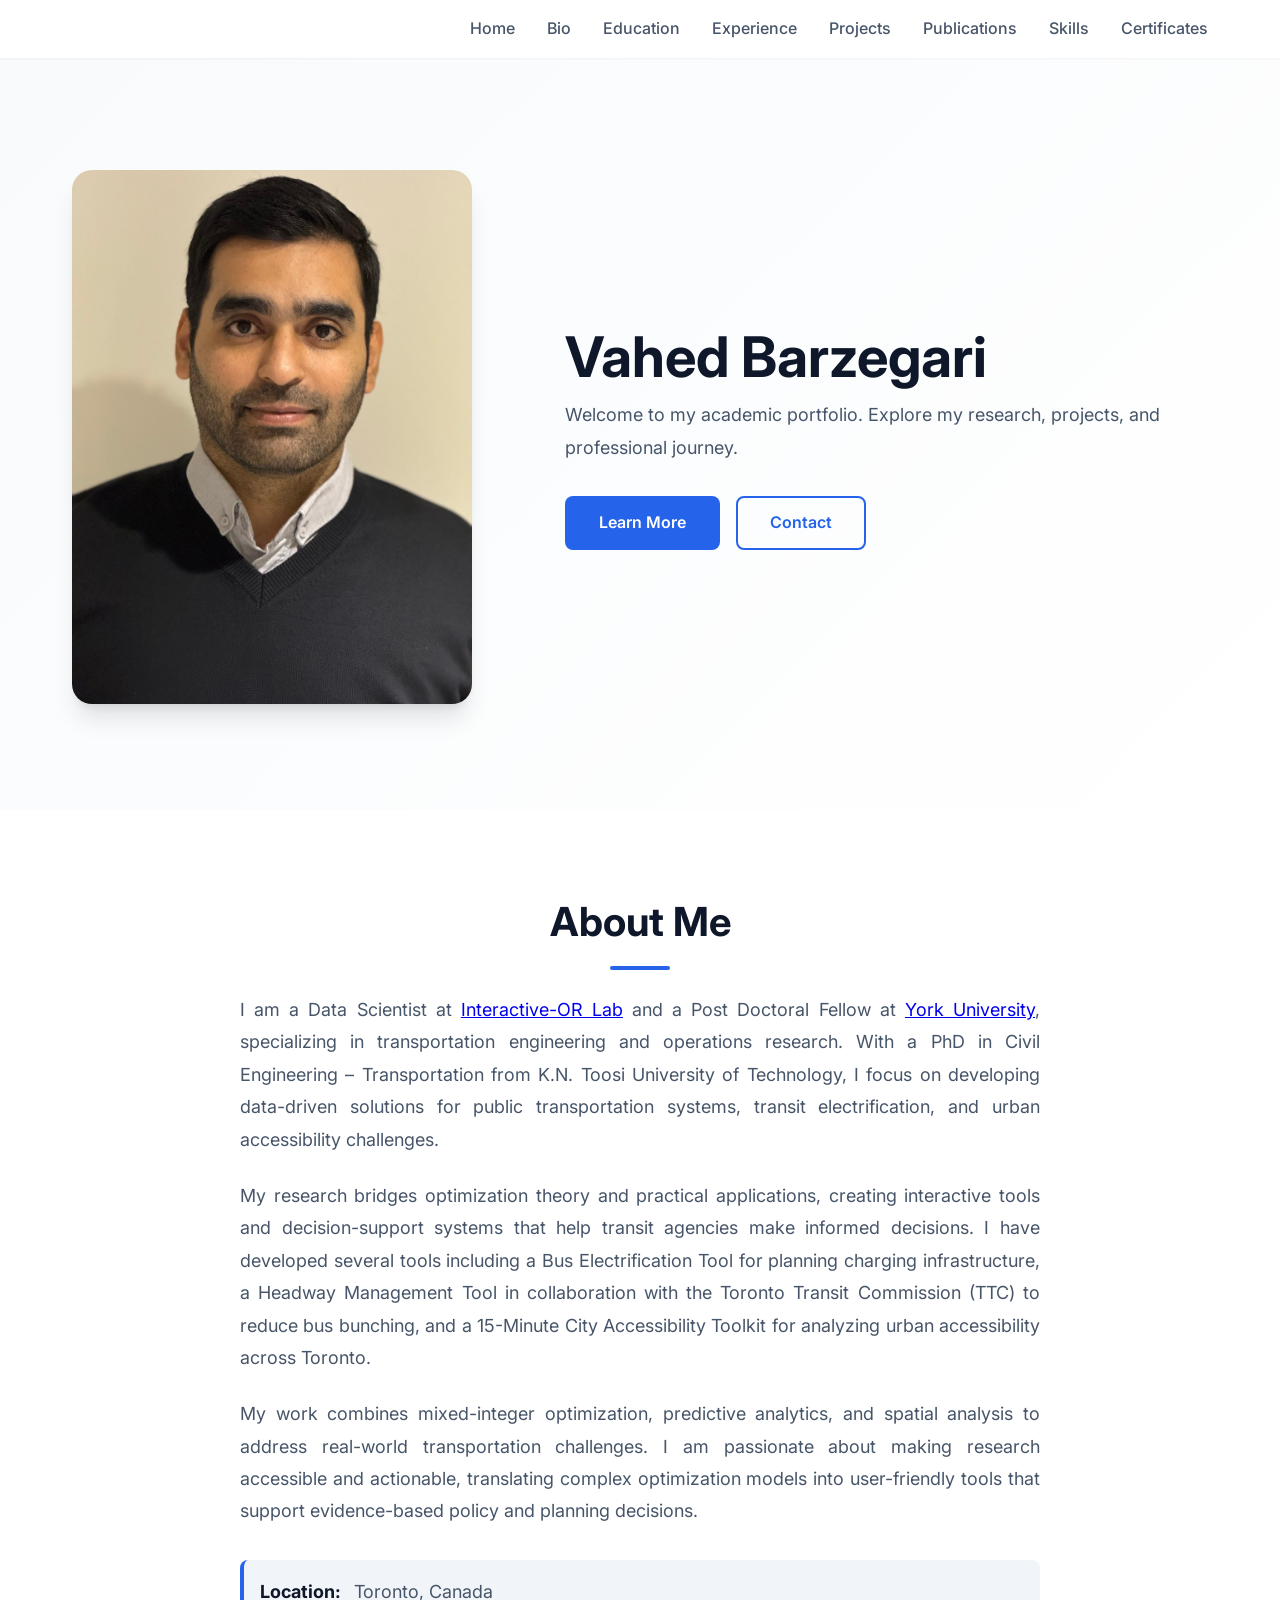
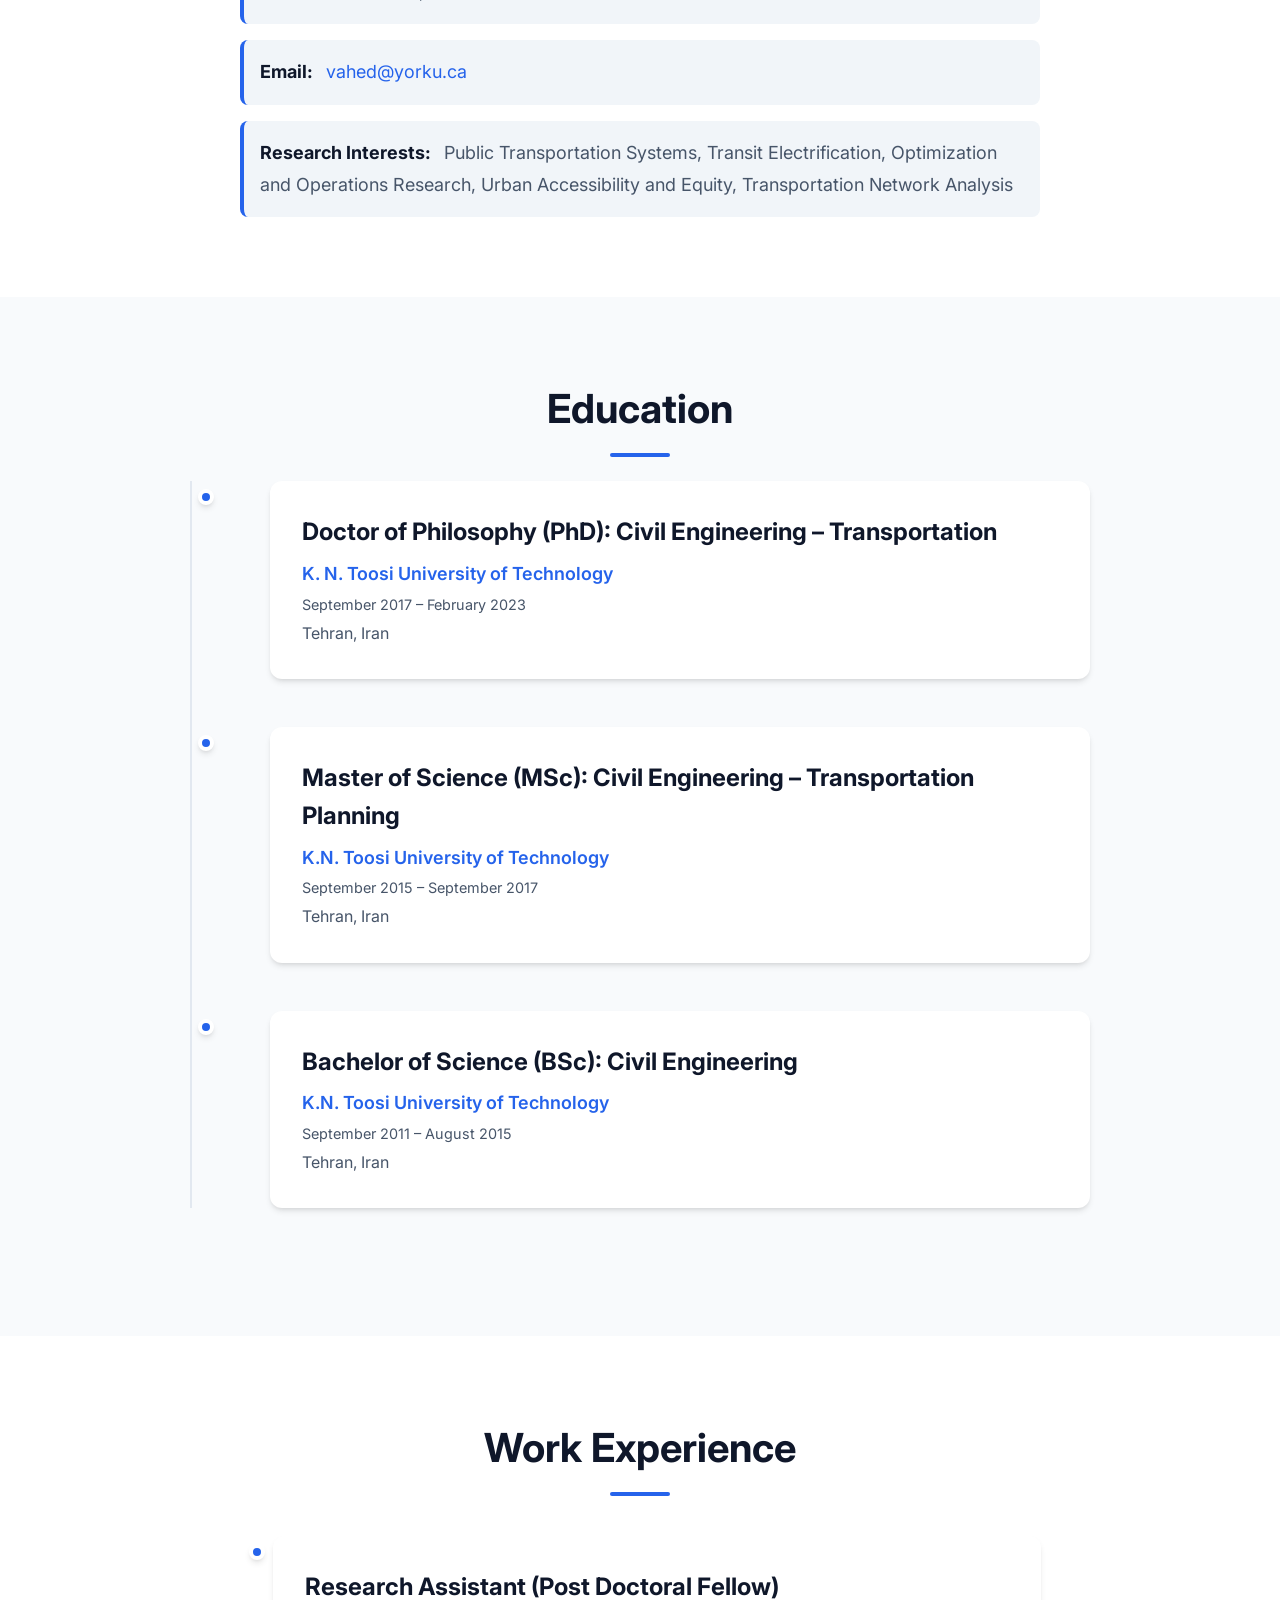
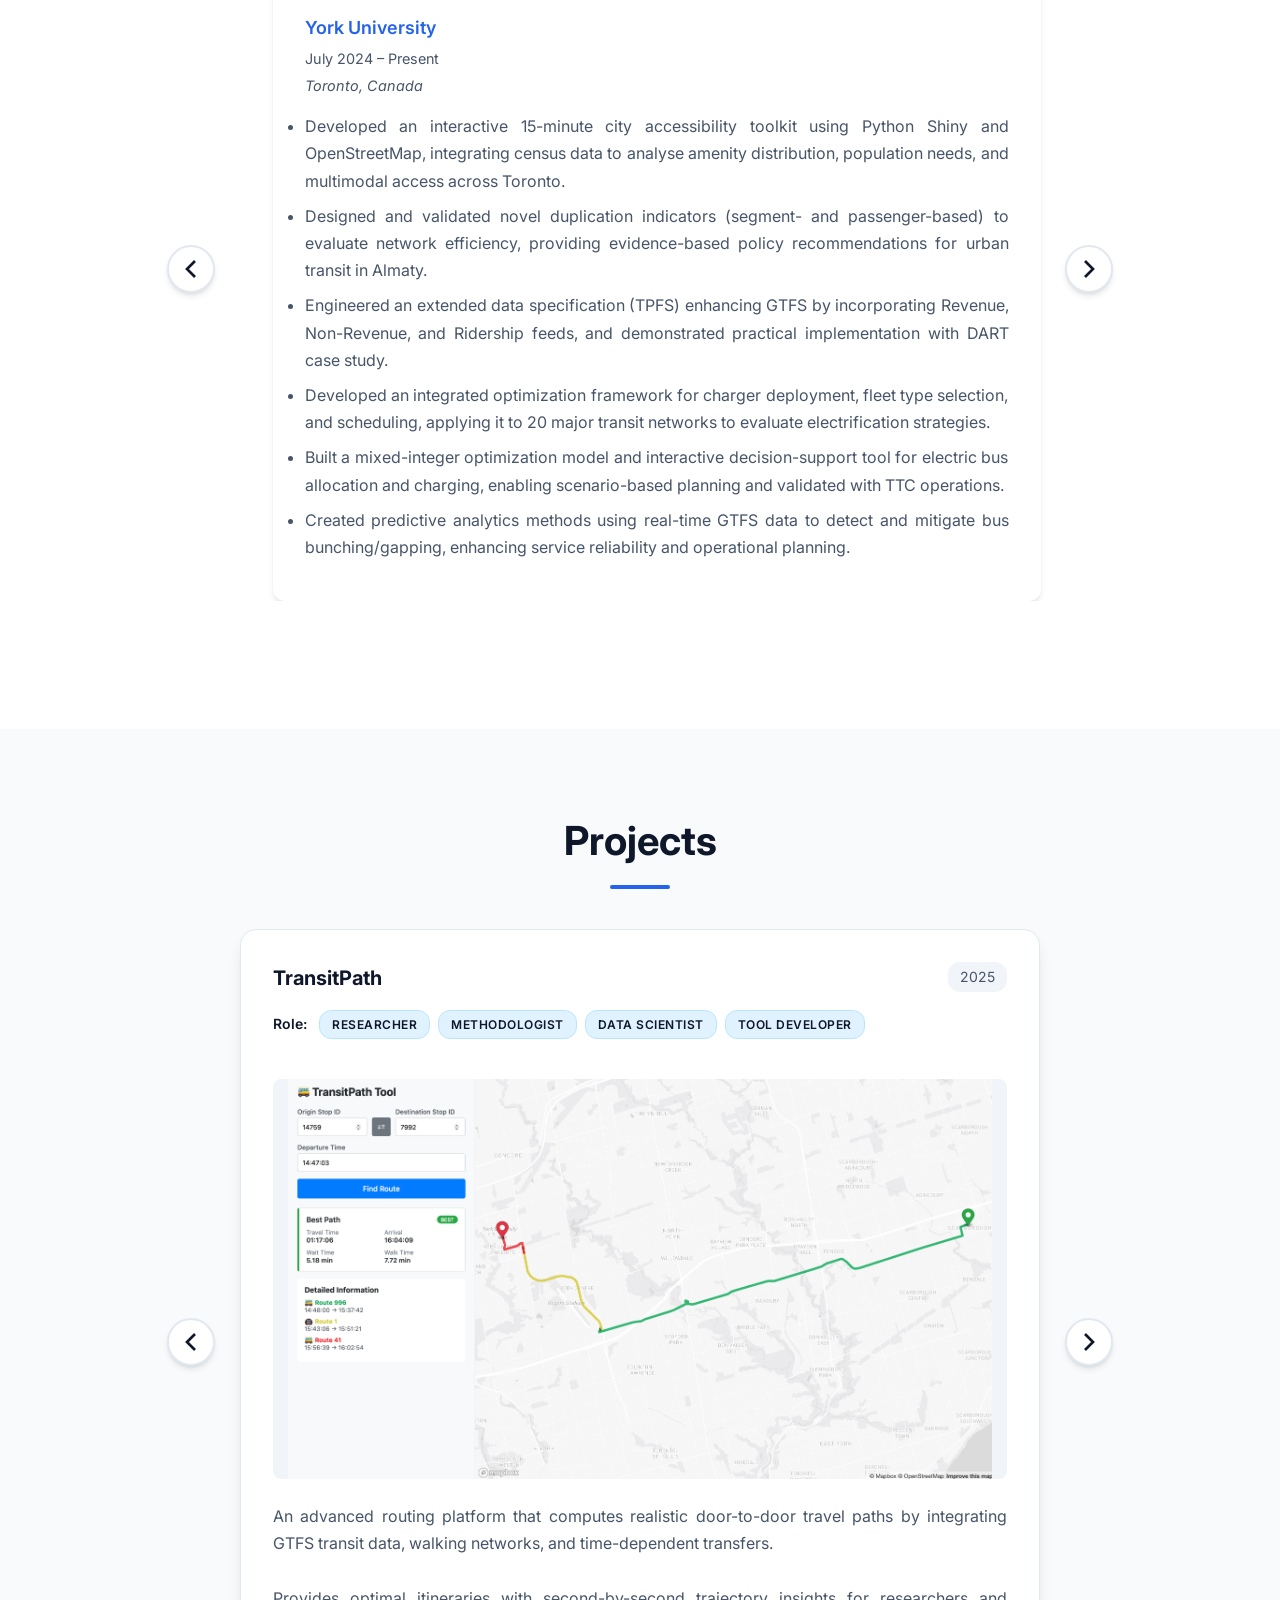
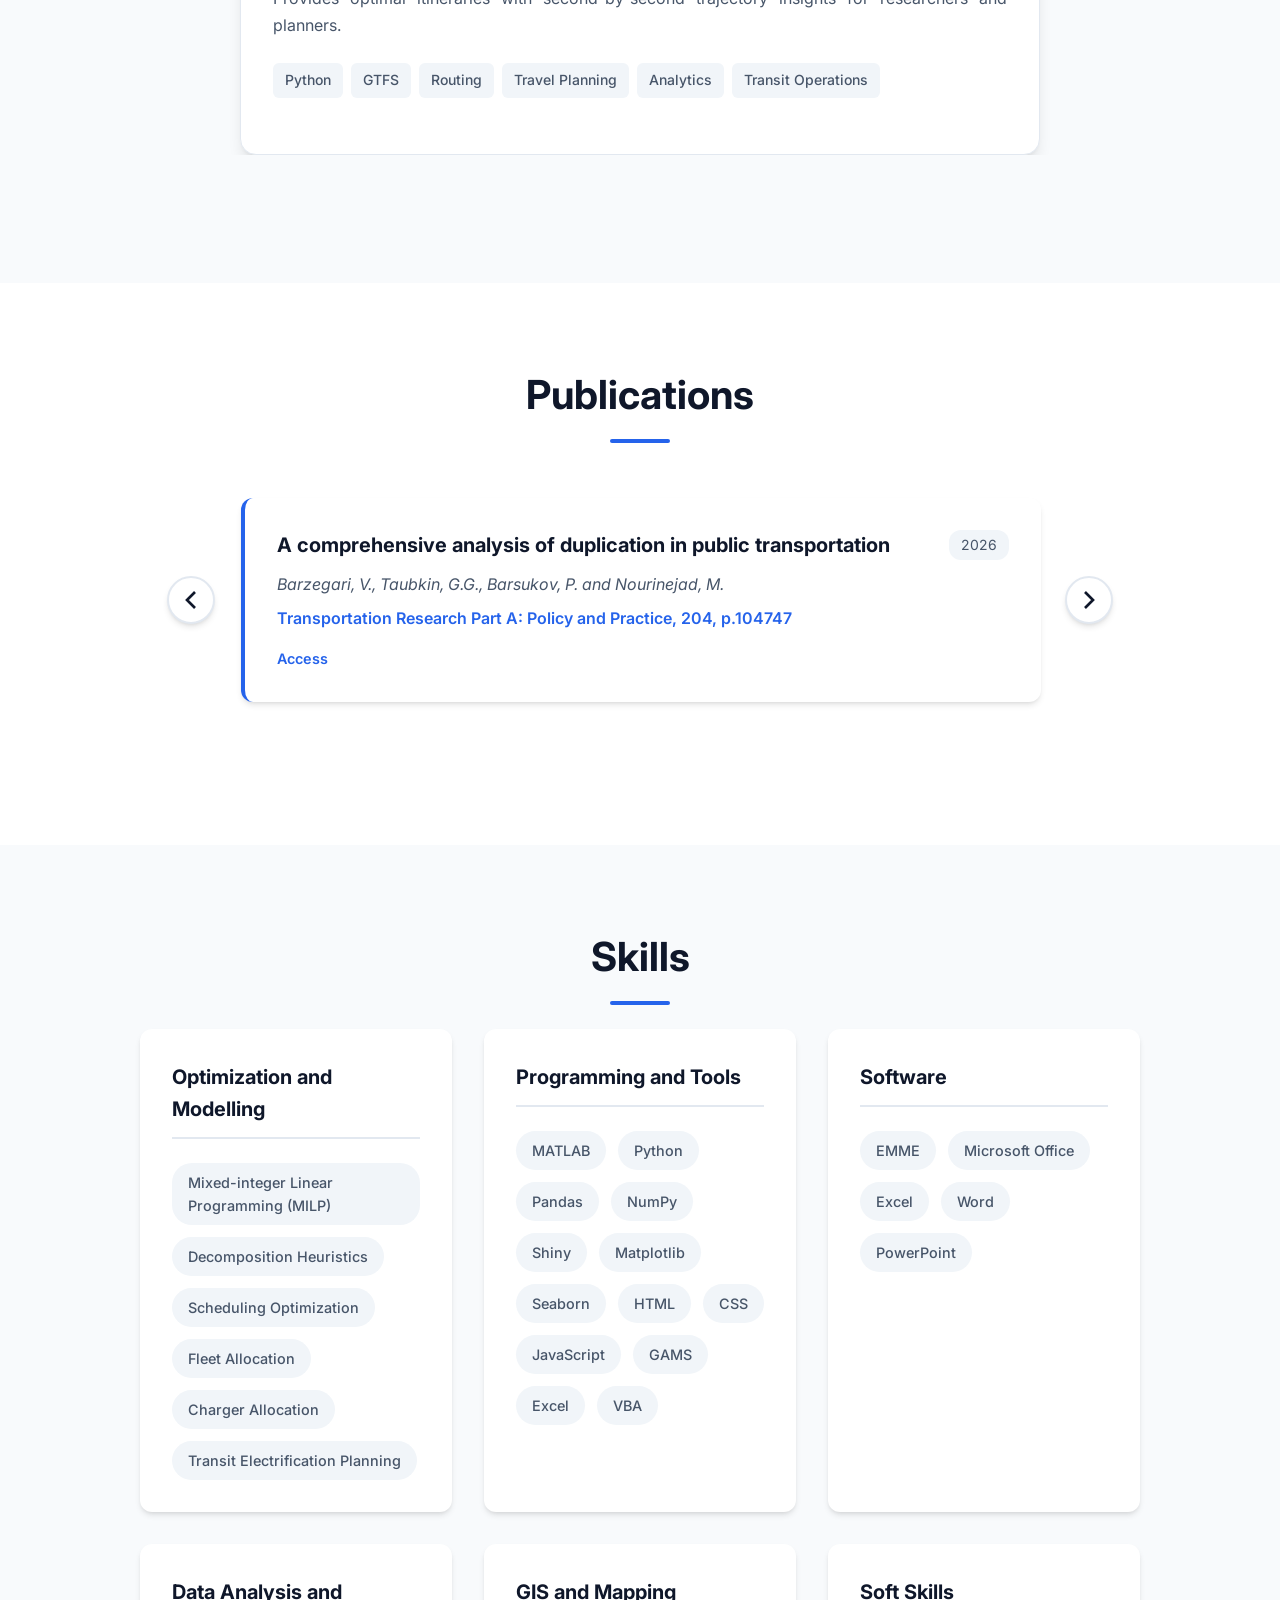
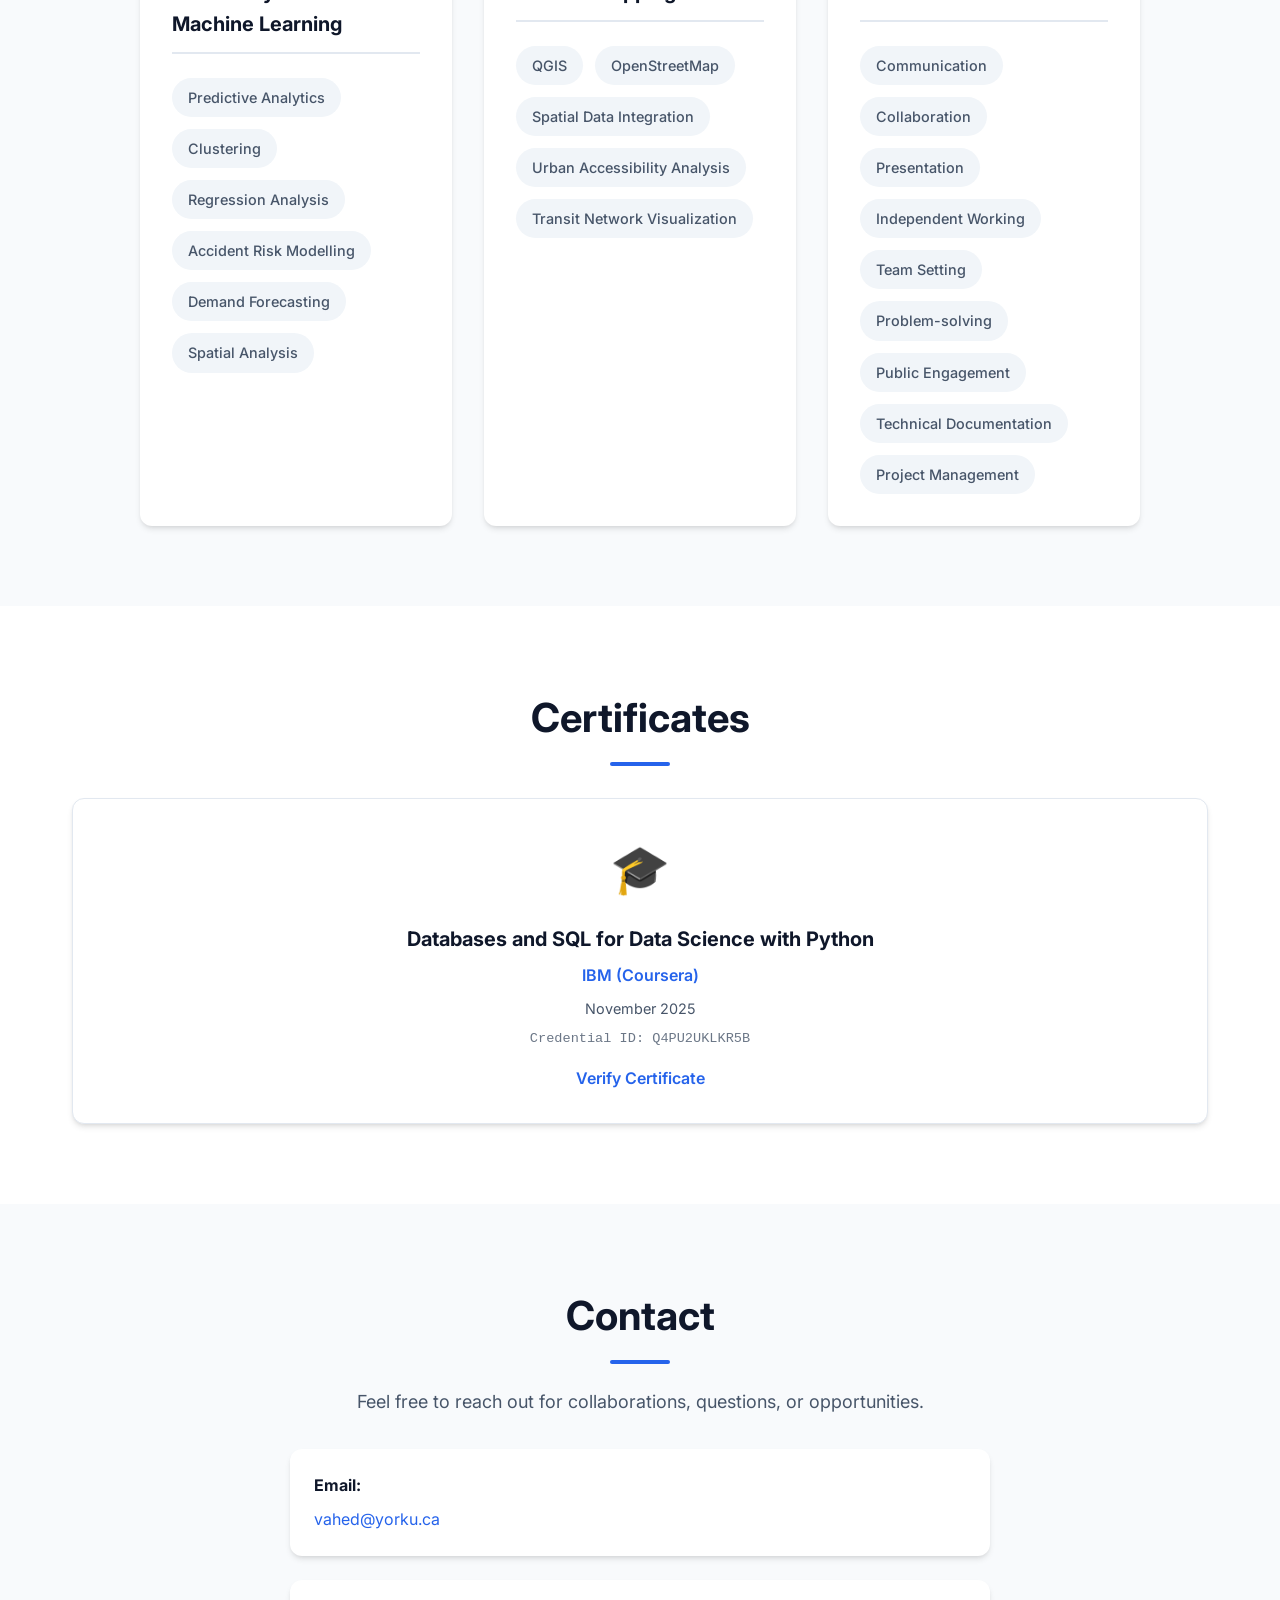
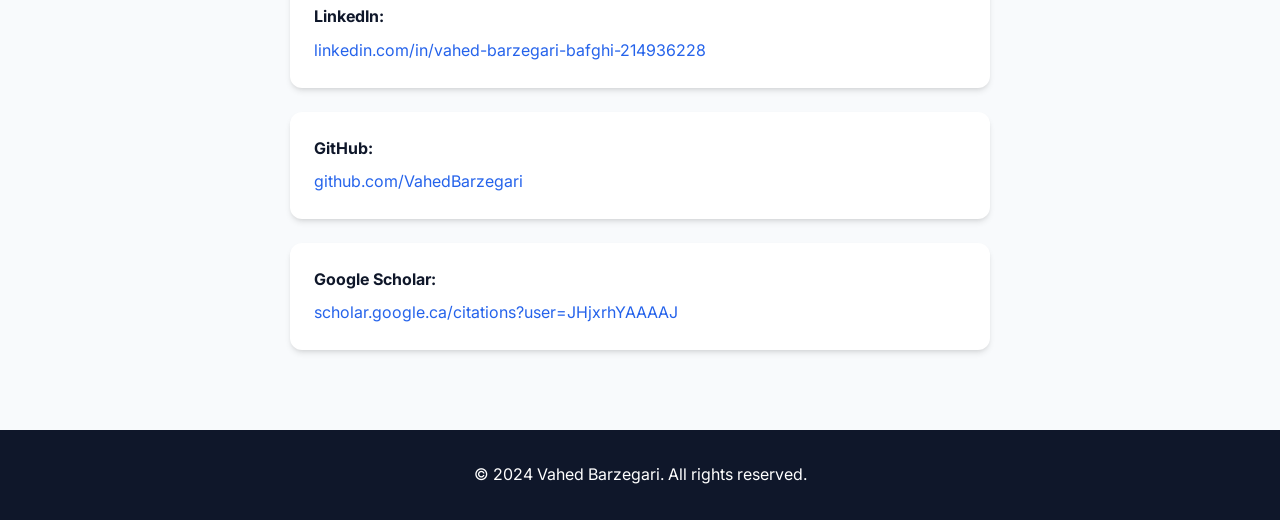
==== commit d637f0c4: "style revision" ====
--- a/index.html
+++ b/index.html
@@ -575,20 +575,6 @@
                     <p class="certificate-id">Credential ID: Q4PU2UKLKR5B</p>
                     <a href="https://coursera.org/verify/Q4PU2UKLKR5B" target="_blank" rel="noopener noreferrer" class="certificate-link">Verify Certificate</a>
                 </div>
-                <div class="certificate-card">
-                    <div class="certificate-icon">🎓</div>
-                    <h3>Certificate Name</h3>
-                    <p class="certificate-issuer">Issuing Organization</p>
-                    <p class="certificate-date">Month Year</p>
-                    <a href="#" class="certificate-link">View Certificate</a>
-                </div>
-                <div class="certificate-card">
-                    <div class="certificate-icon">📜</div>
-                    <h3>Certificate Name</h3>
-                    <p class="certificate-issuer">Issuing Organization</p>
-                    <p class="certificate-date">Month Year</p>
-                    <a href="#" class="certificate-link">View Certificate</a>
-                </div>
             </div>
         </div>
     </section>
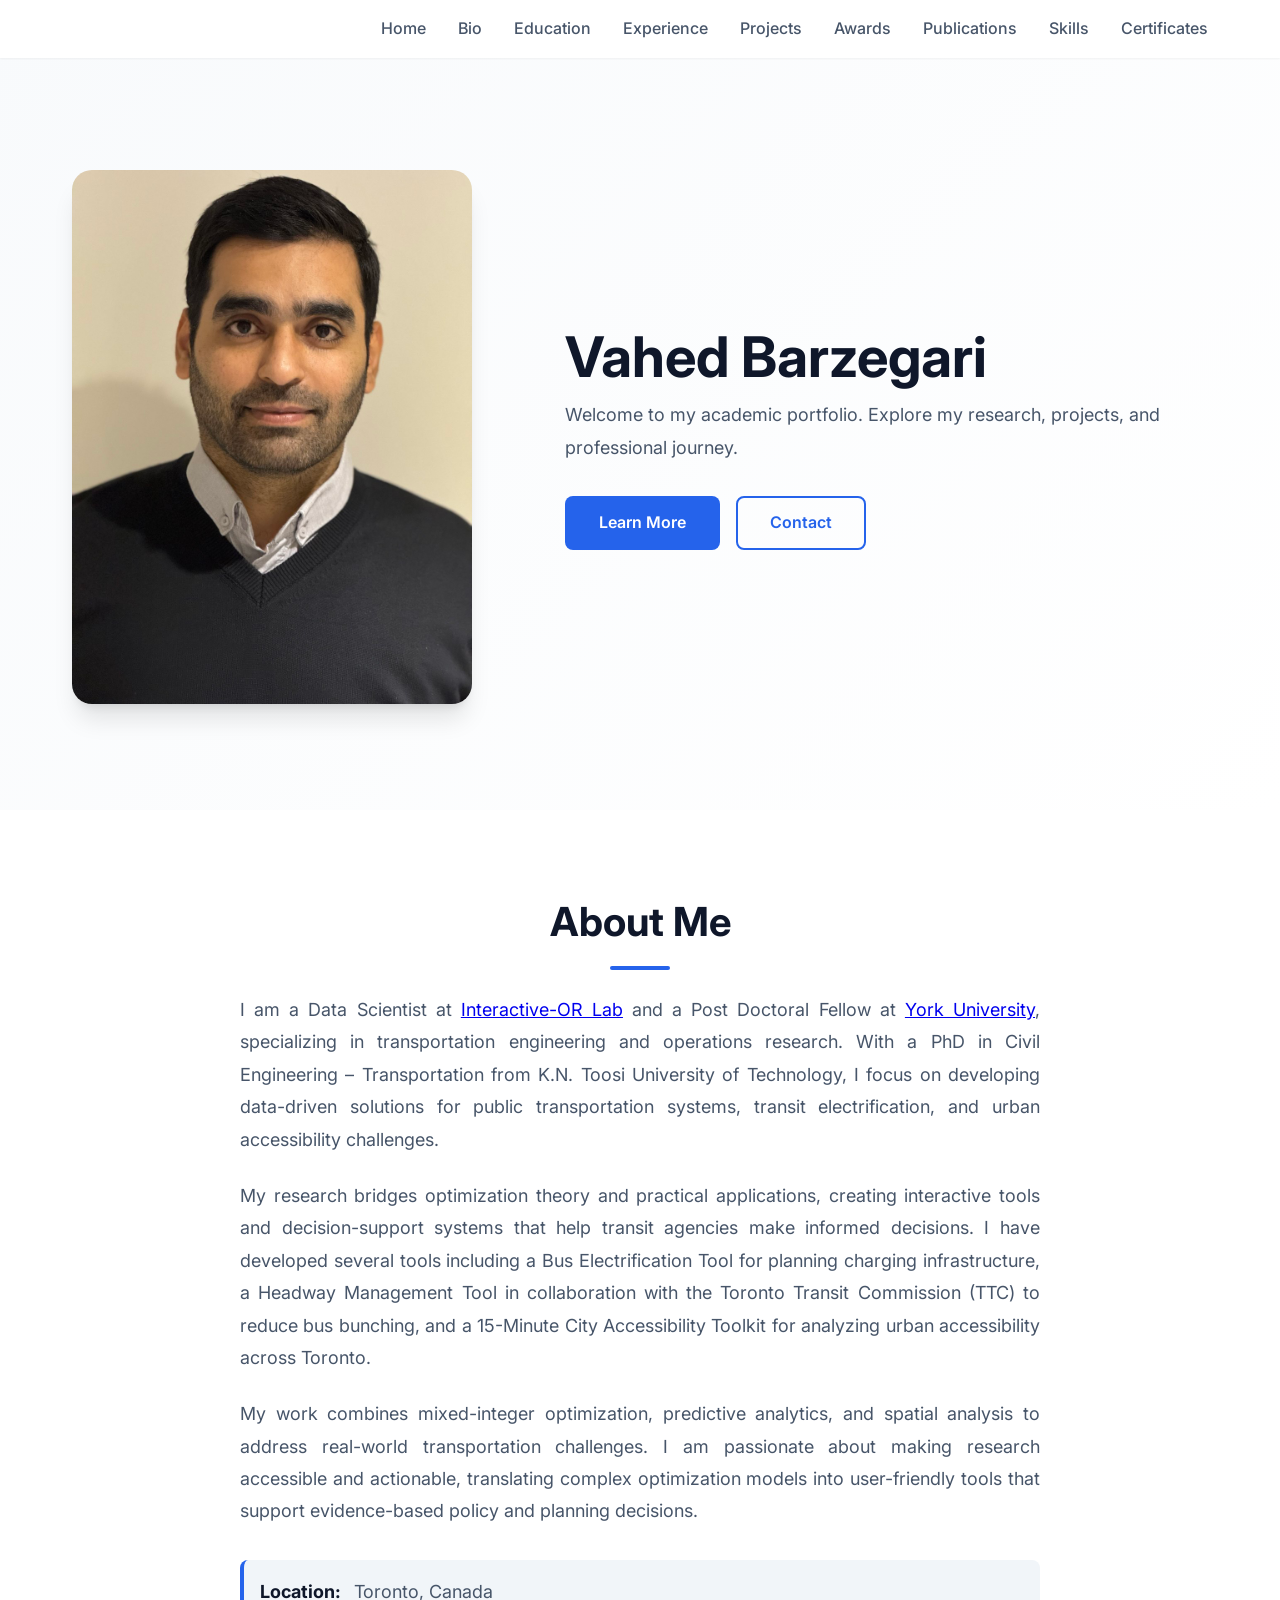
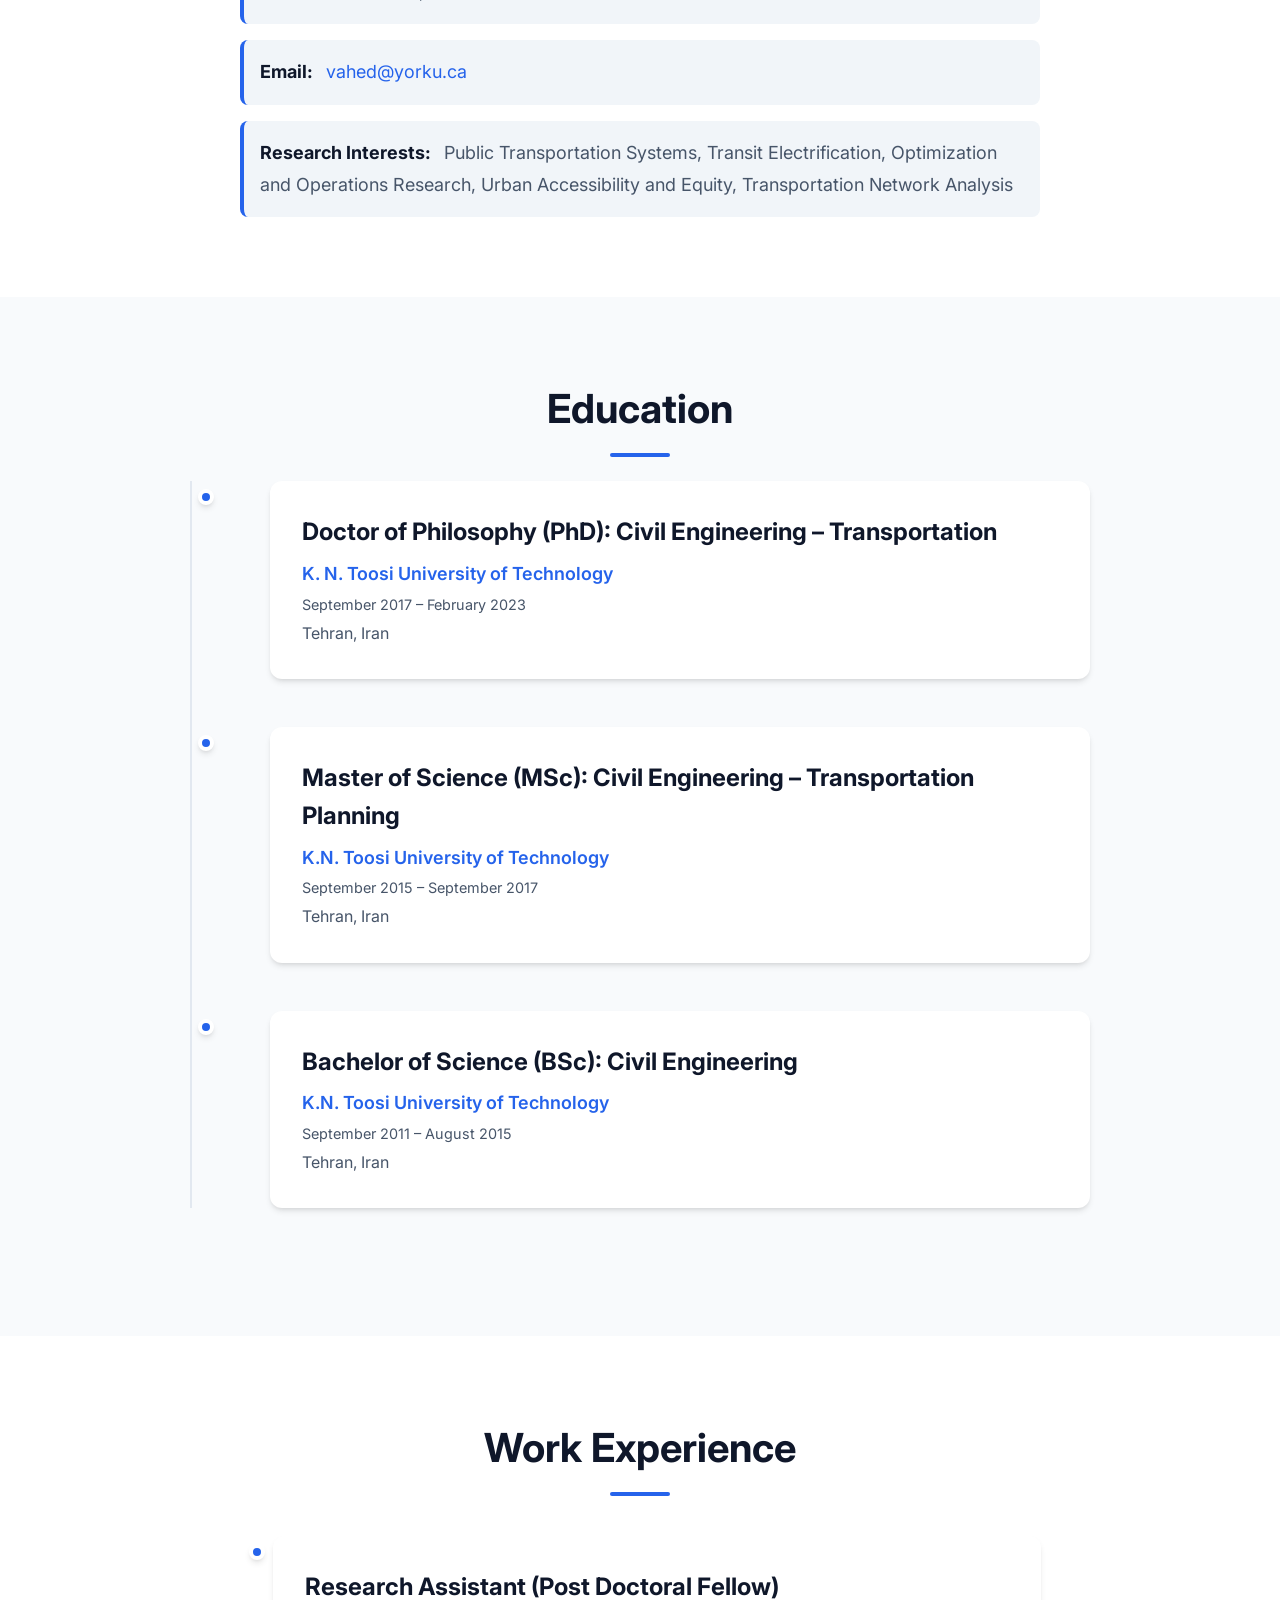
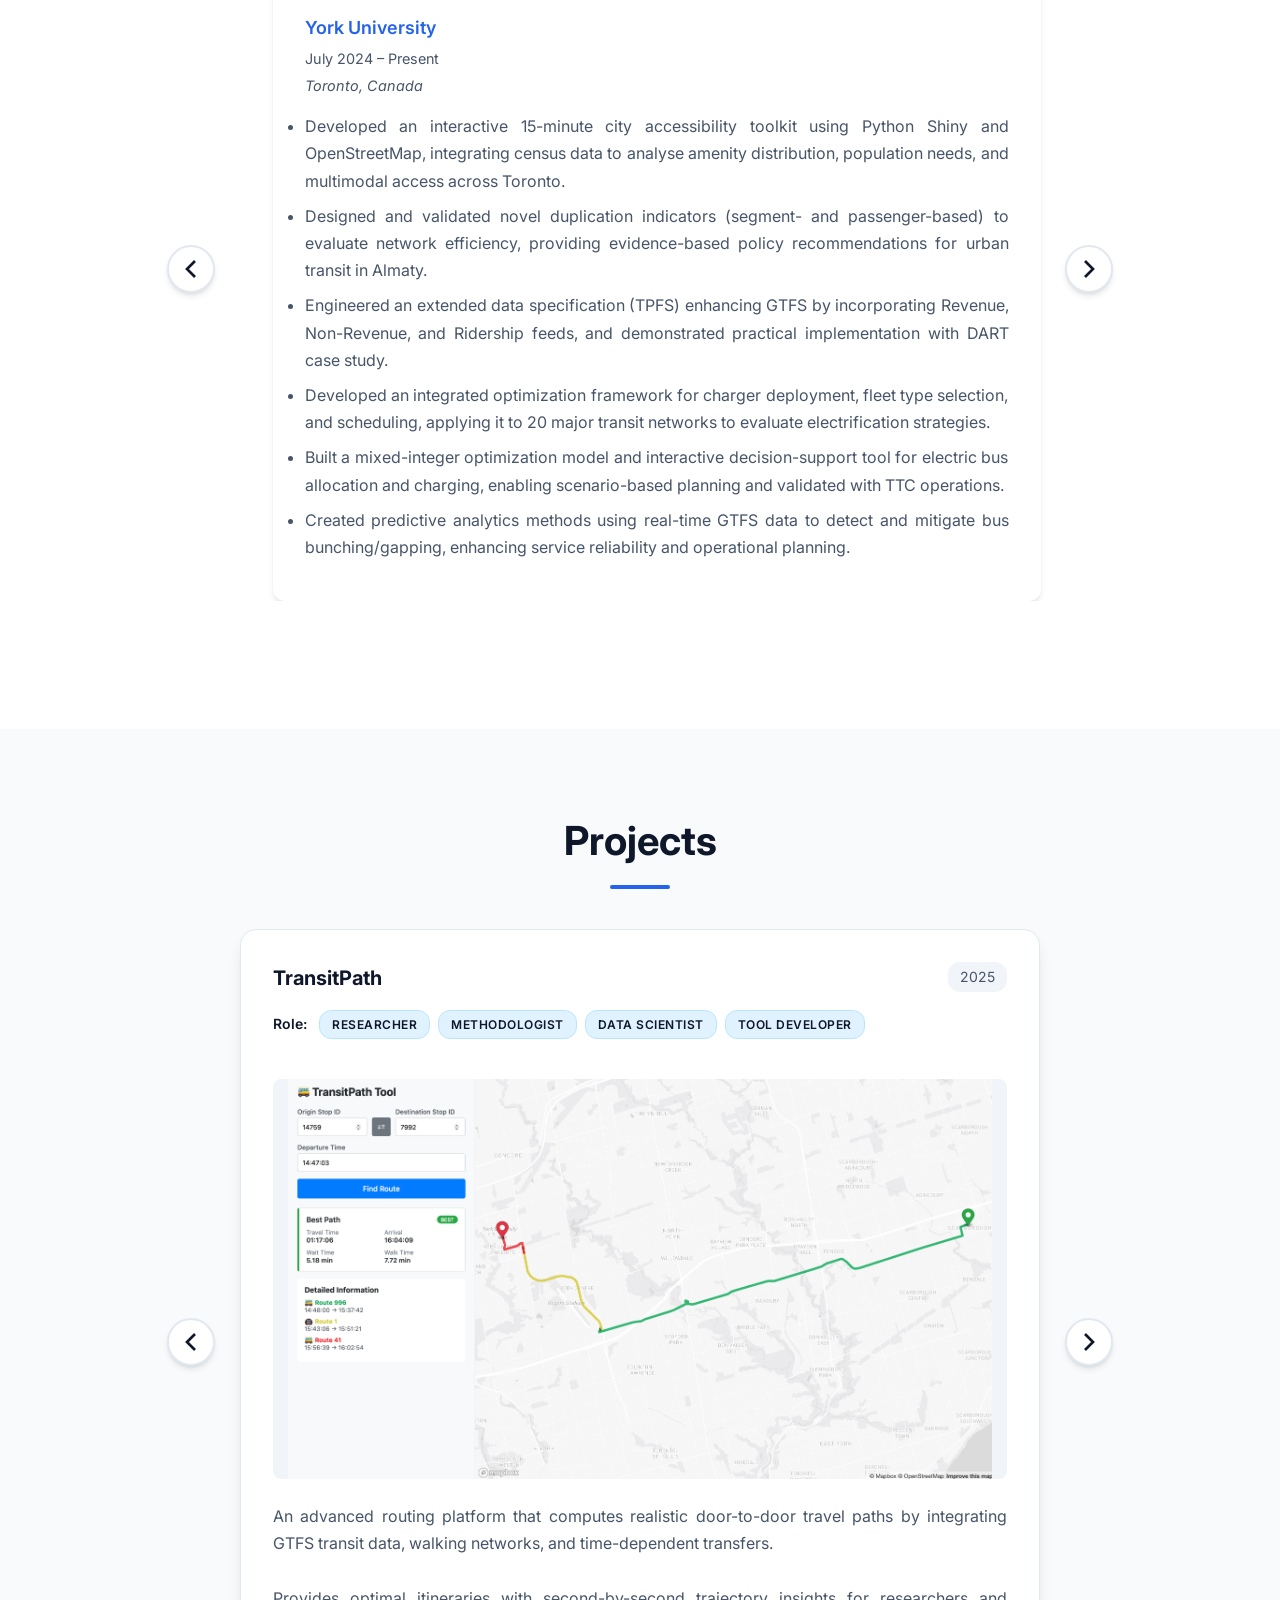
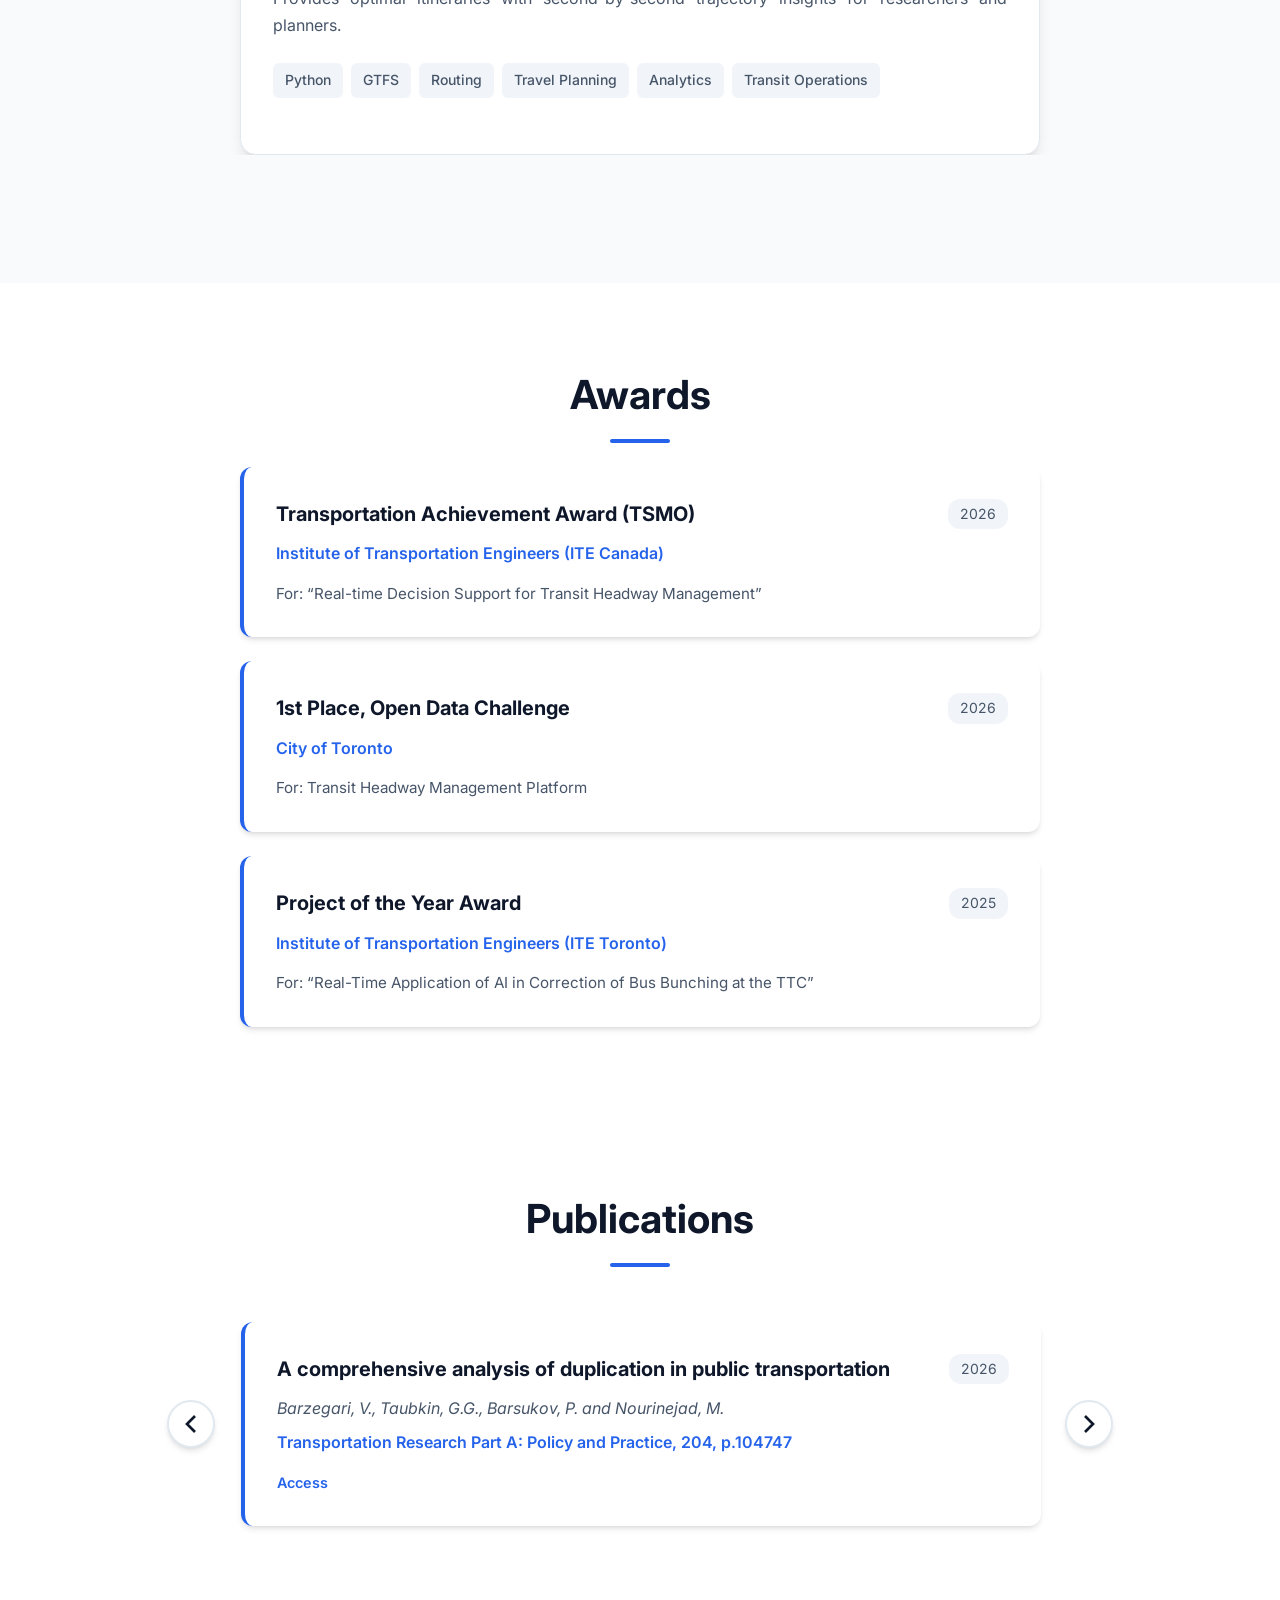
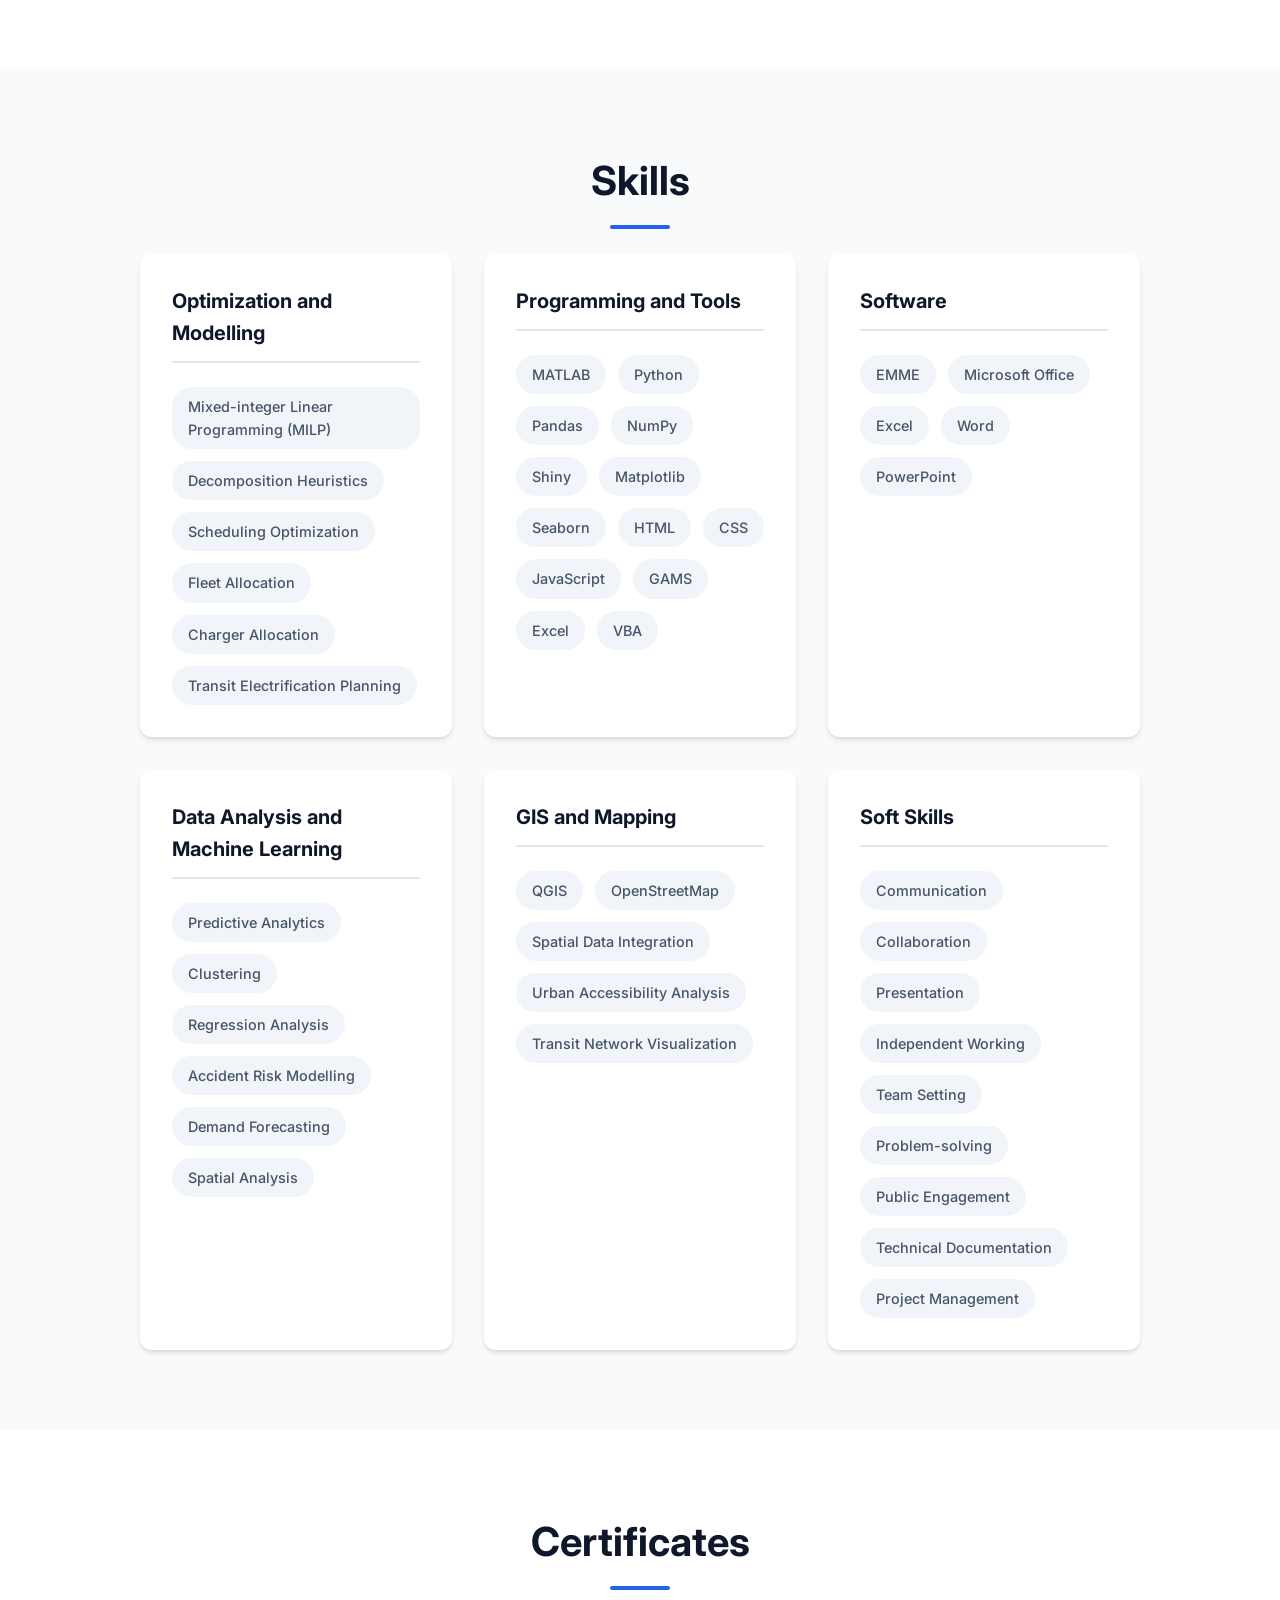
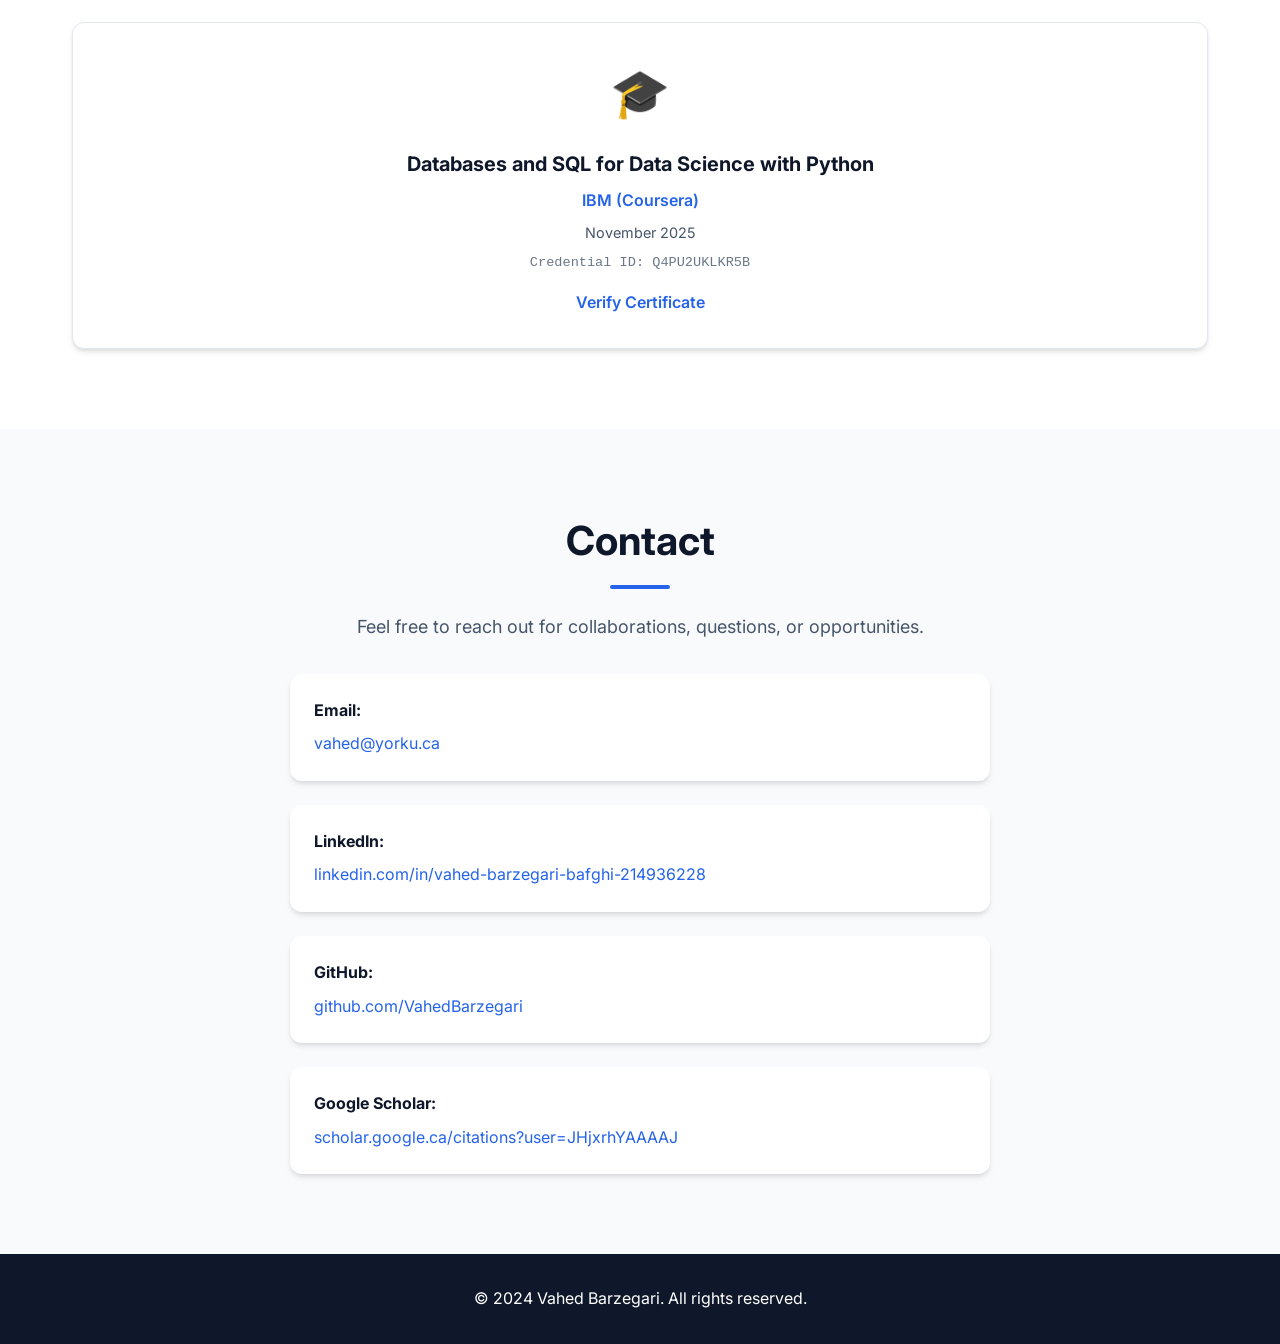
==== commit 9689a8b7: "adding awards" ====
--- a/index.html
+++ b/index.html
@@ -21,6 +21,7 @@
                 <li><a href="#education" class="nav-link">Education</a></li>
                 <li><a href="#experience" class="nav-link">Experience</a></li>
                 <li><a href="#projects" class="nav-link">Projects</a></li>
+                <li><a href="#awards" class="nav-link">Awards</a></li>
                 <li><a href="#publications" class="nav-link">Publications</a></li>
                 <li><a href="#skills" class="nav-link">Skills</a></li>
                 <li><a href="#certificates" class="nav-link">Certificates</a></li>
@@ -363,6 +364,39 @@
         </div>
     </section>
 
+    <!-- Awards Section -->
+    <section id="awards" class="section">
+        <div class="container">
+            <h2 class="section-title">Awards</h2>
+            <div class="awards-list">
+                <div class="publication-item">
+                    <div class="publication-header">
+                        <h3>Transportation Achievement Award (TSMO)</h3>
+                        <span class="publication-year">2026</span>
+                    </div>
+                    <p class="publication-venue">Institute of Transportation Engineers (ITE Canada)</p>
+                    <p class="award-for">For: “Real-time Decision Support for Transit Headway Management”</p>
+                </div>
+                <div class="publication-item">
+                    <div class="publication-header">
+                        <h3>1st Place, Open Data Challenge</h3>
+                        <span class="publication-year">2026</span>
+                    </div>
+                    <p class="publication-venue">City of Toronto</p>
+                    <p class="award-for">For: Transit Headway Management Platform</p>
+                </div>
+                <div class="publication-item">
+                    <div class="publication-header">
+                        <h3>Project of the Year Award</h3>
+                        <span class="publication-year">2025</span>
+                    </div>
+                    <p class="publication-venue">Institute of Transportation Engineers (ITE Toronto)</p>
+                    <p class="award-for">For: “Real-Time Application of AI in Correction of Bus Bunching at the TTC”</p>
+                </div>
+            </div>
+        </div>
+    </section>
+
     <!-- Publications Section -->
     <section id="publications" class="section">
         <div class="container">
--- a/styles.css
+++ b/styles.css
@@ -818,6 +818,26 @@
     text-decoration: underline;
 }
 
+/* Awards (portfolio index) */
+.awards-list {
+    max-width: 900px;
+    margin: 0 auto;
+    display: flex;
+    flex-direction: column;
+    gap: 1.5rem;
+}
+
+.awards-list .publication-item {
+    min-height: 0;
+}
+
+.award-for {
+    color: var(--text-secondary);
+    font-size: 0.95rem;
+    line-height: 1.5;
+    margin: 0;
+}
+
 /* Skills */
 .skills-container {
     display: grid;
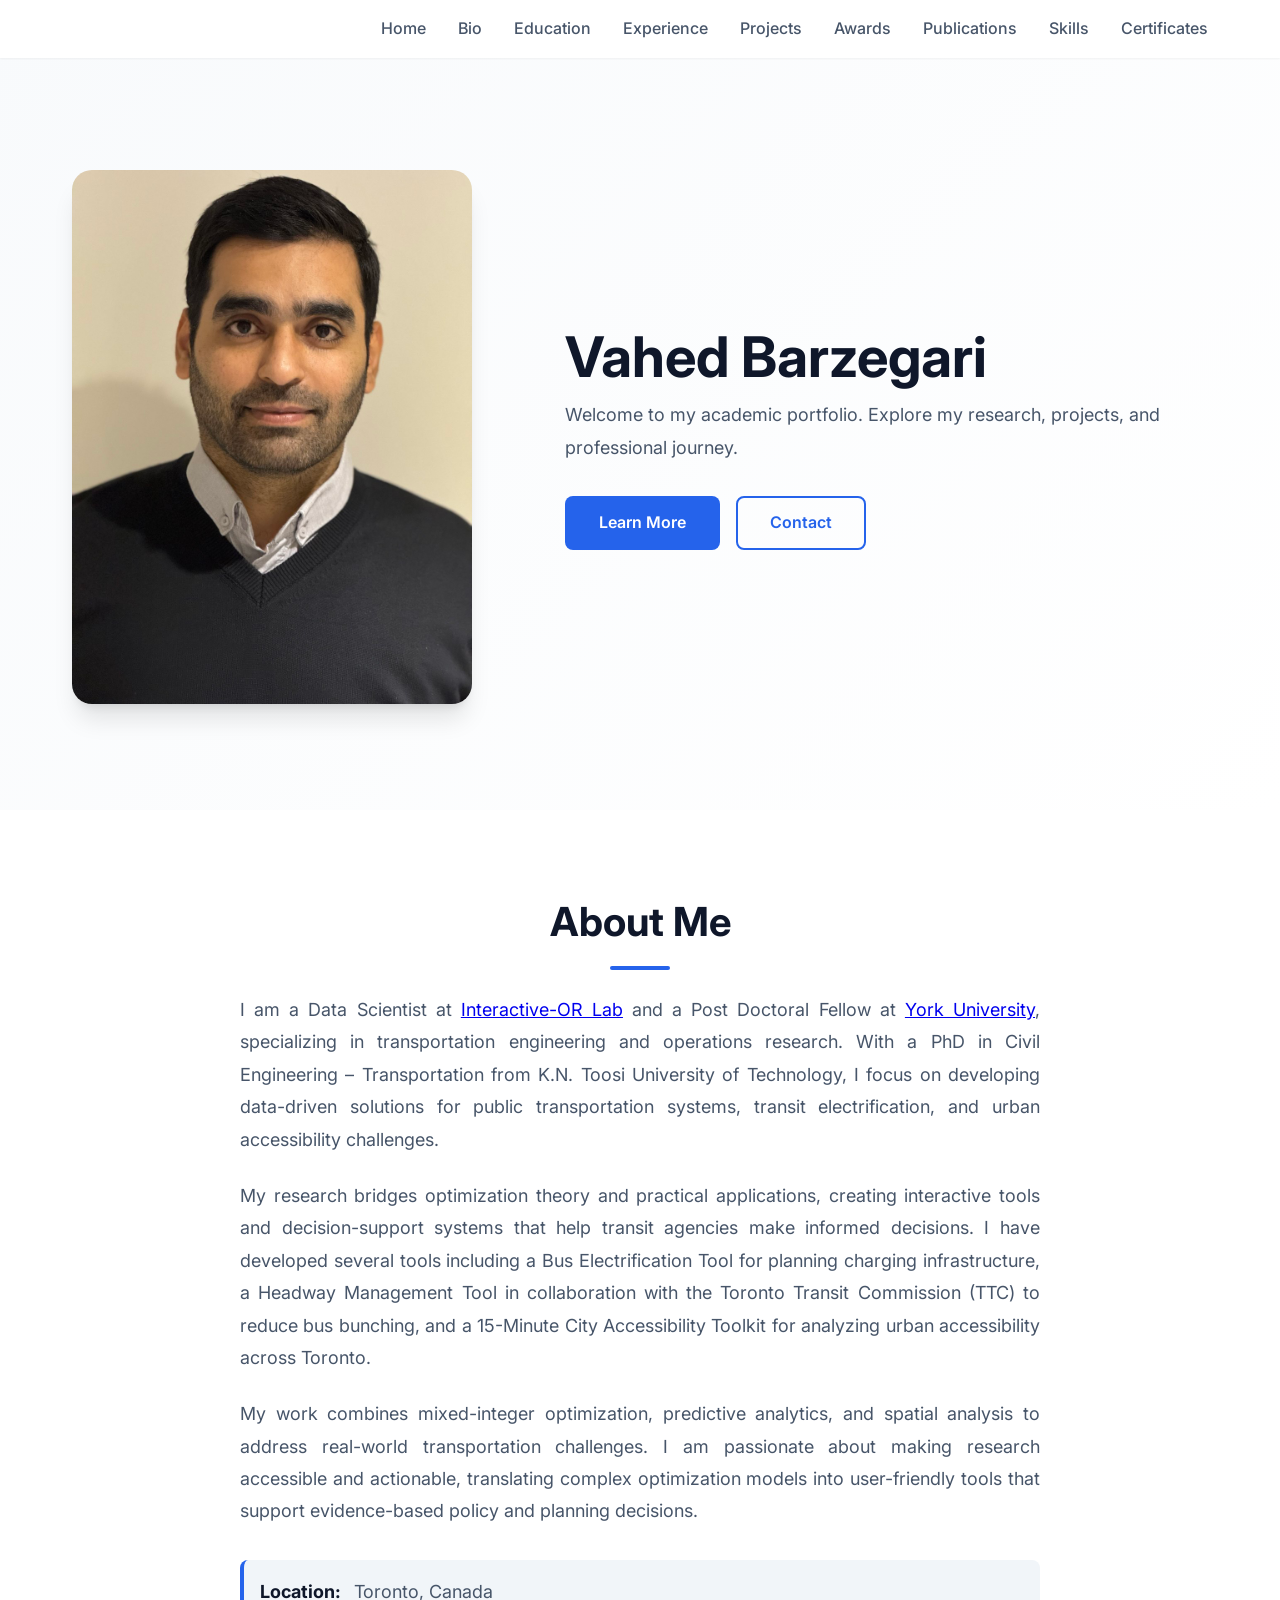
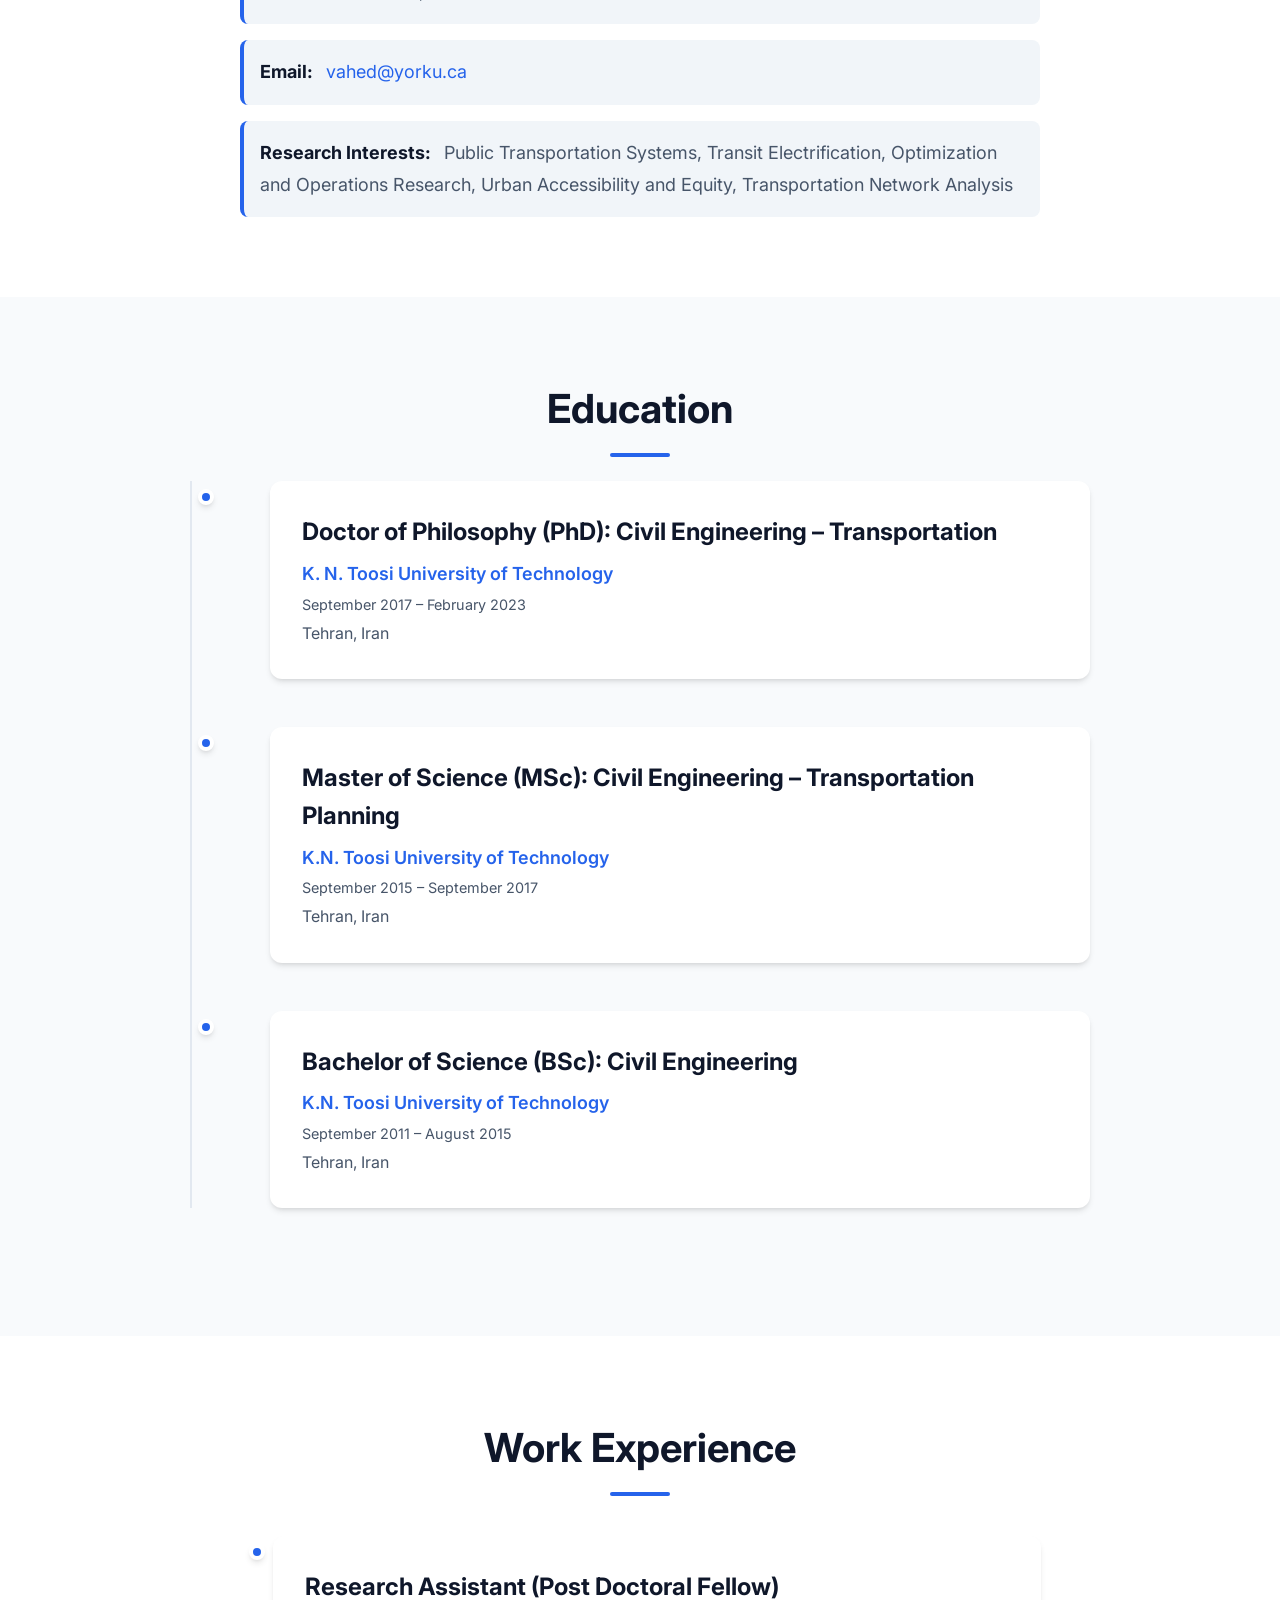
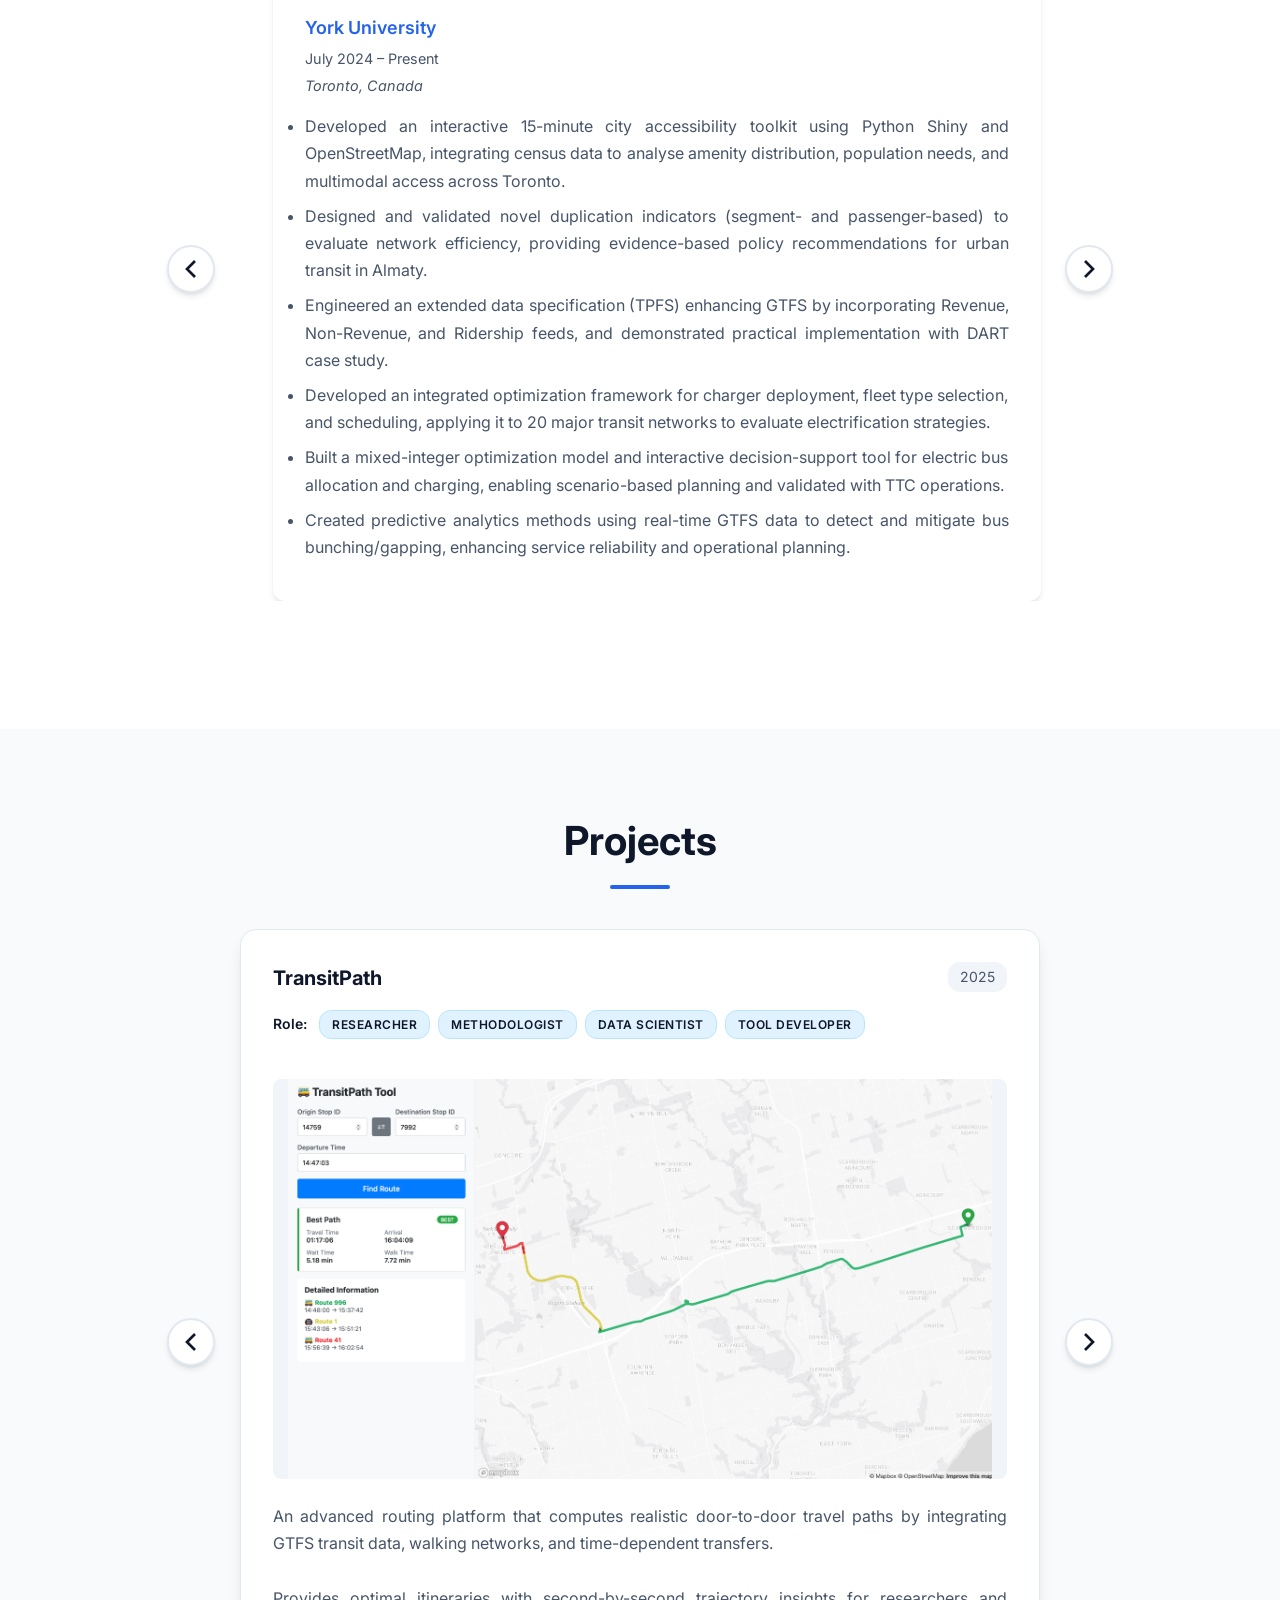
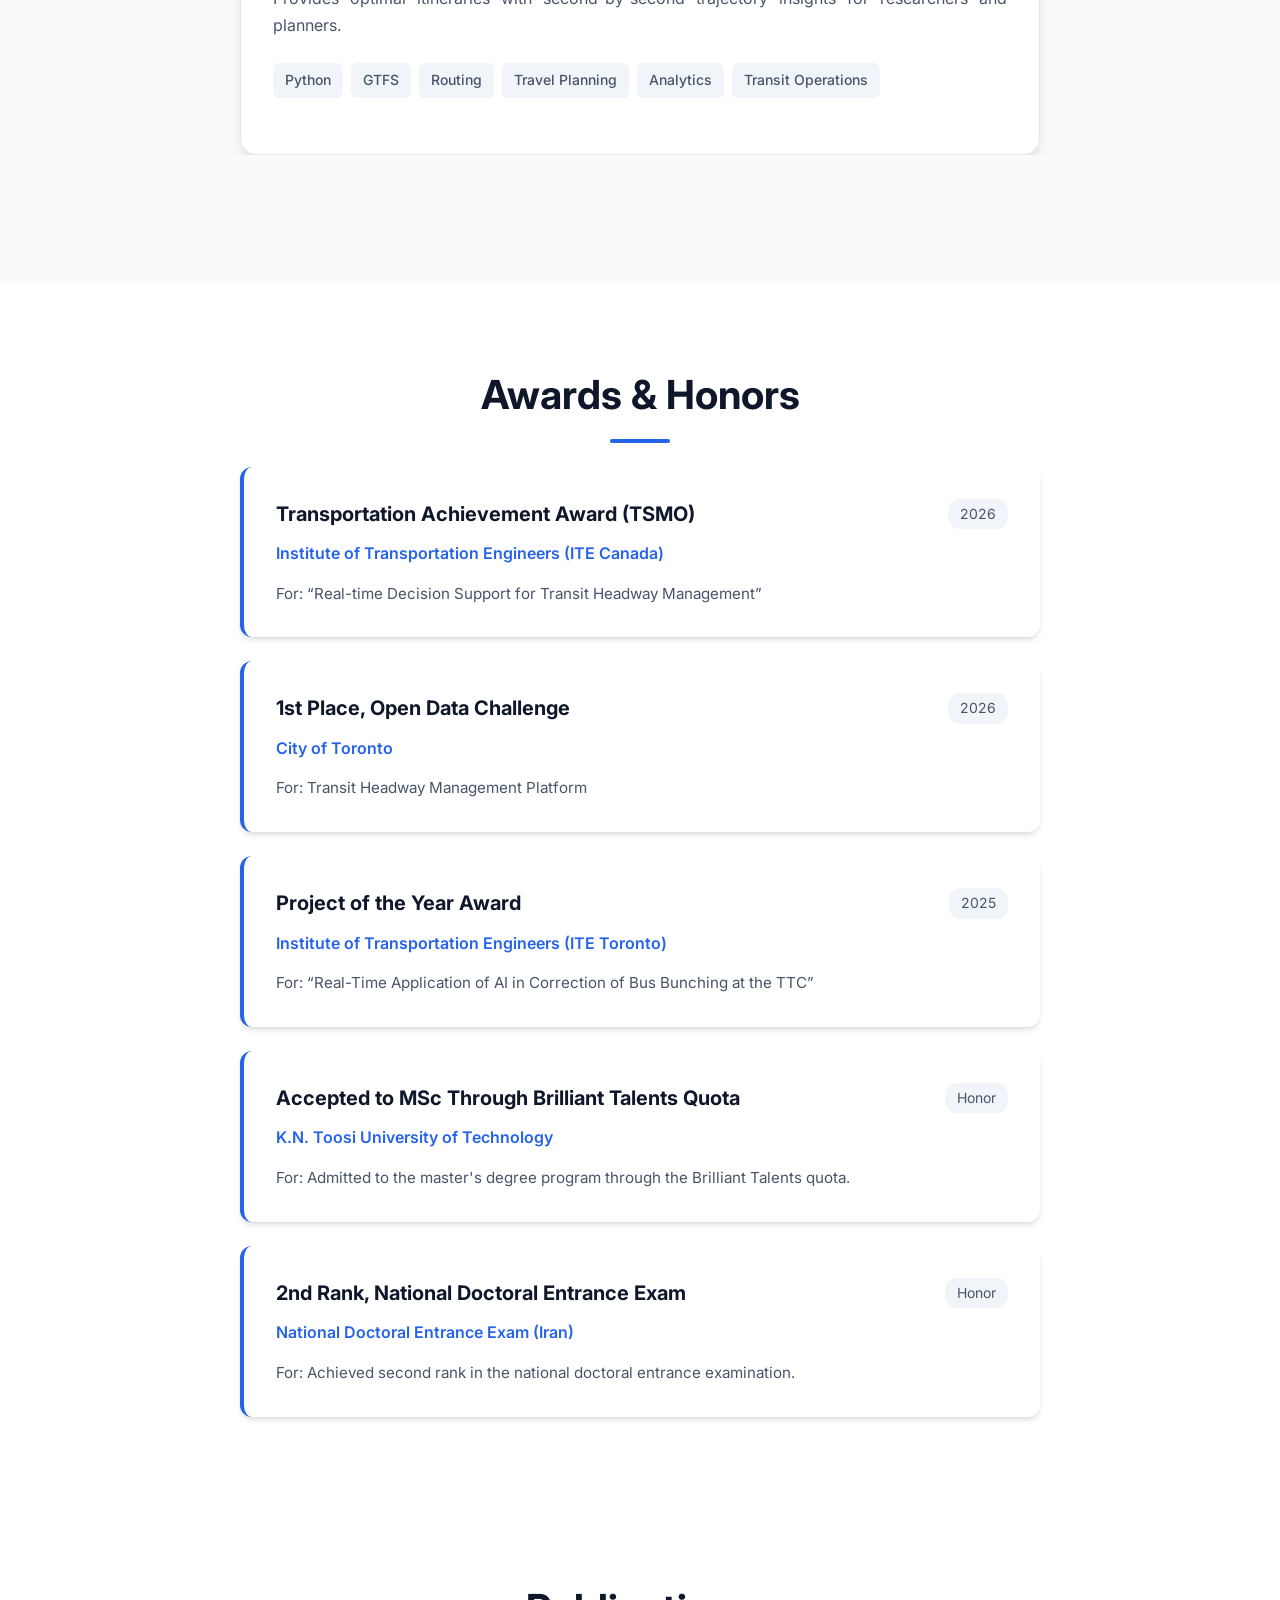
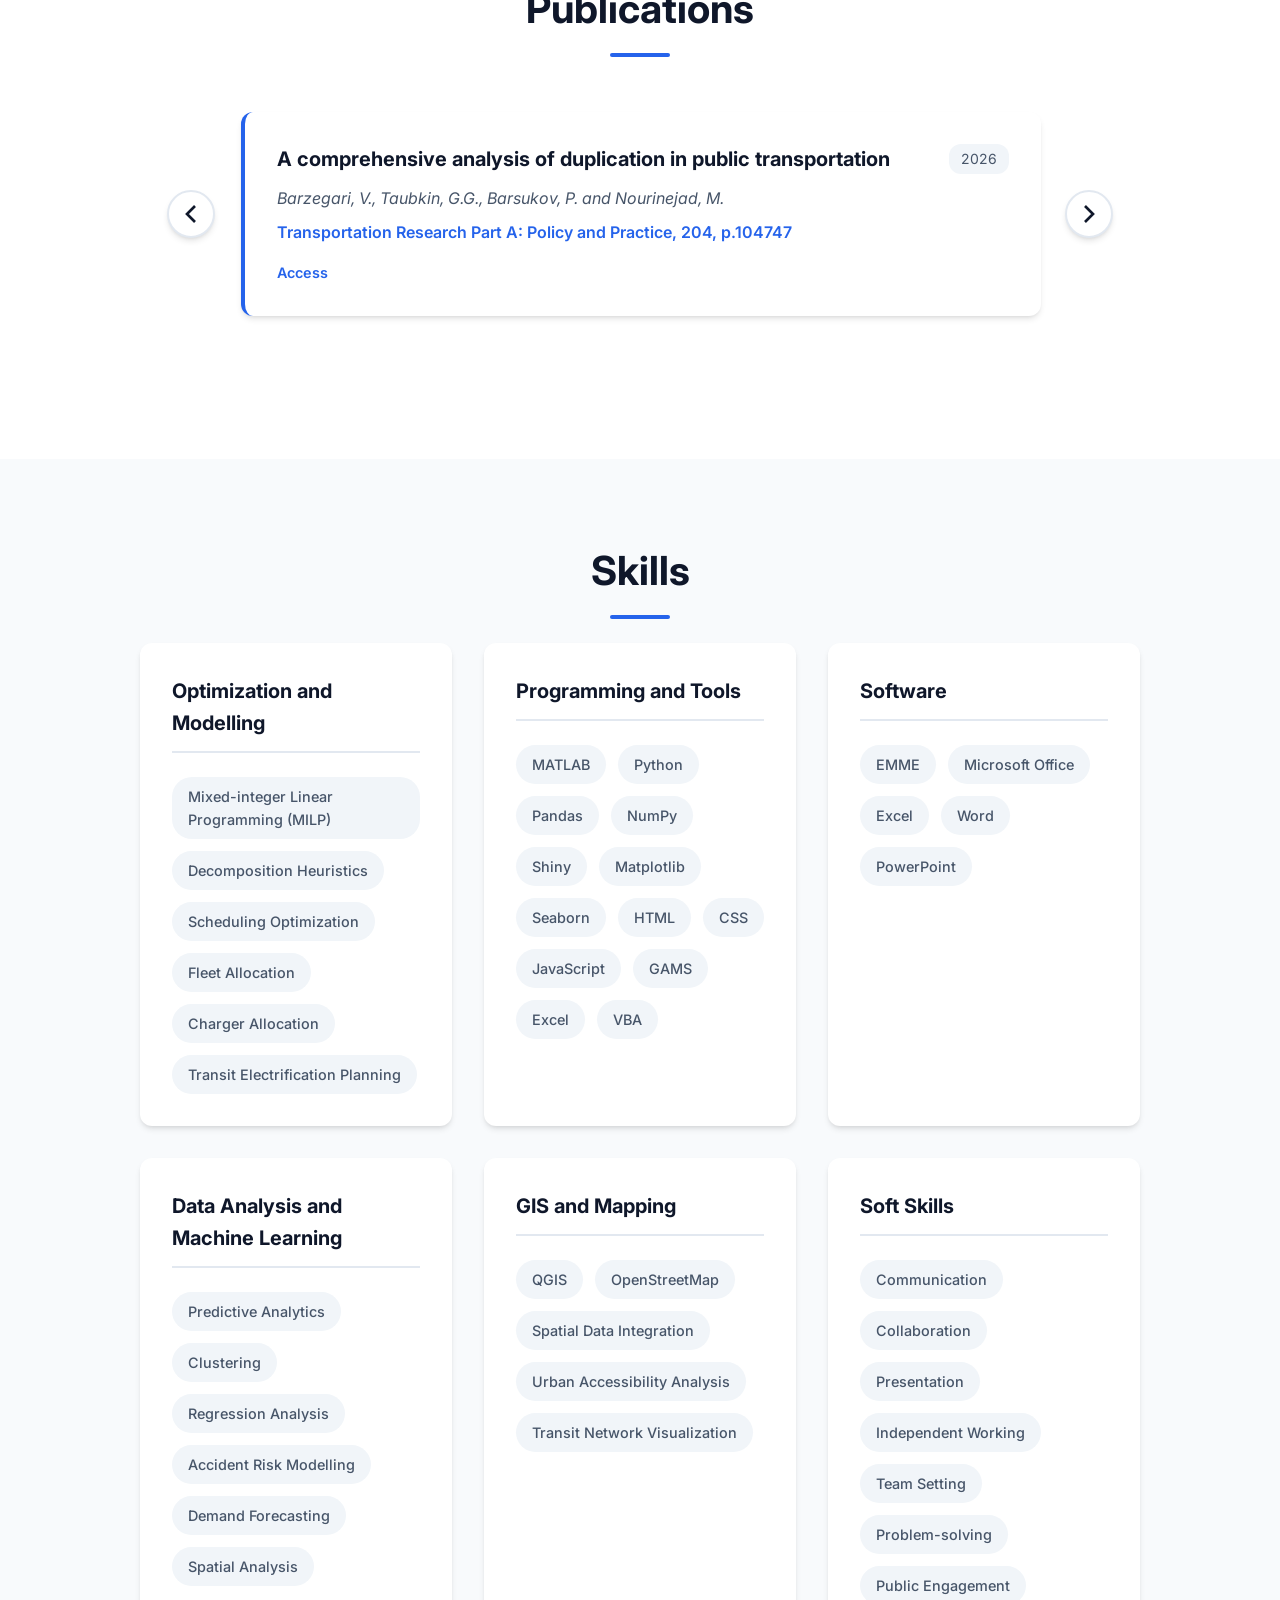
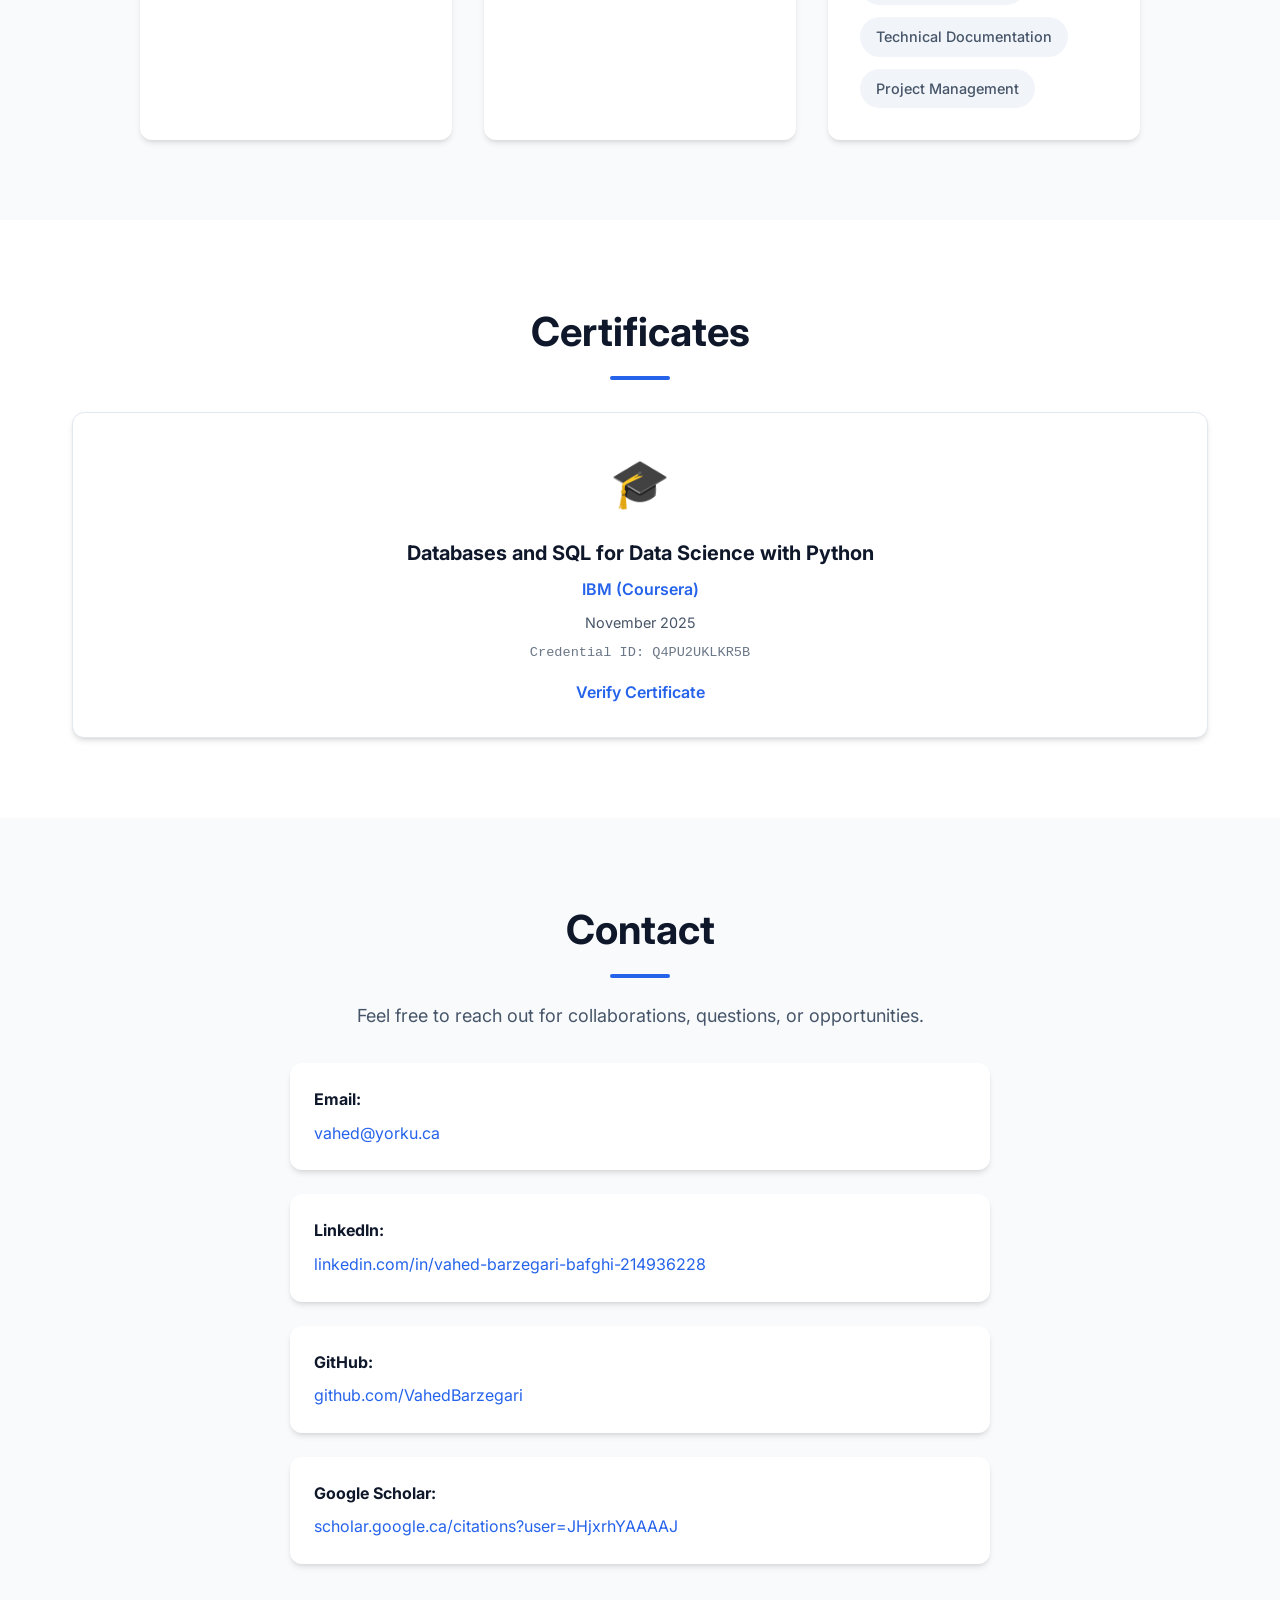
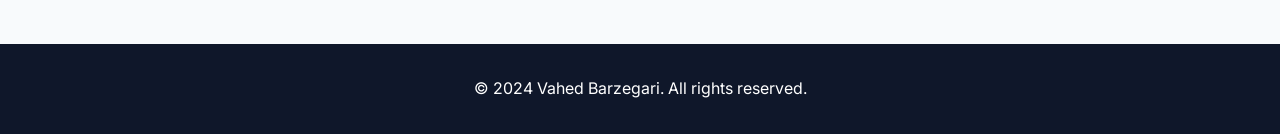
==== commit 6ea272b7: "adding honors" ====
--- a/index.html
+++ b/index.html
@@ -364,10 +364,10 @@
         </div>
     </section>
 
-    <!-- Awards Section -->
+    <!-- Awards & Honors Section -->
     <section id="awards" class="section">
         <div class="container">
-            <h2 class="section-title">Awards</h2>
+            <h2 class="section-title">Awards &amp; Honors</h2>
             <div class="awards-list">
                 <div class="publication-item">
                     <div class="publication-header">
@@ -392,6 +392,22 @@
                     </div>
                     <p class="publication-venue">Institute of Transportation Engineers (ITE Toronto)</p>
                     <p class="award-for">For: “Real-Time Application of AI in Correction of Bus Bunching at the TTC”</p>
+                </div>
+                <div class="publication-item">
+                    <div class="publication-header">
+                        <h3>Accepted to MSc Through Brilliant Talents Quota</h3>
+                        <span class="publication-year">Honor</span>
+                    </div>
+                    <p class="publication-venue">K.N. Toosi University of Technology</p>
+                    <p class="award-for">For: Admitted to the master's degree program through the Brilliant Talents quota.</p>
+                </div>
+                <div class="publication-item">
+                    <div class="publication-header">
+                        <h3>2nd Rank, National Doctoral Entrance Exam</h3>
+                        <span class="publication-year">Honor</span>
+                    </div>
+                    <p class="publication-venue">National Doctoral Entrance Exam (Iran)</p>
+                    <p class="award-for">For: Achieved second rank in the national doctoral entrance examination.</p>
                 </div>
             </div>
         </div>
